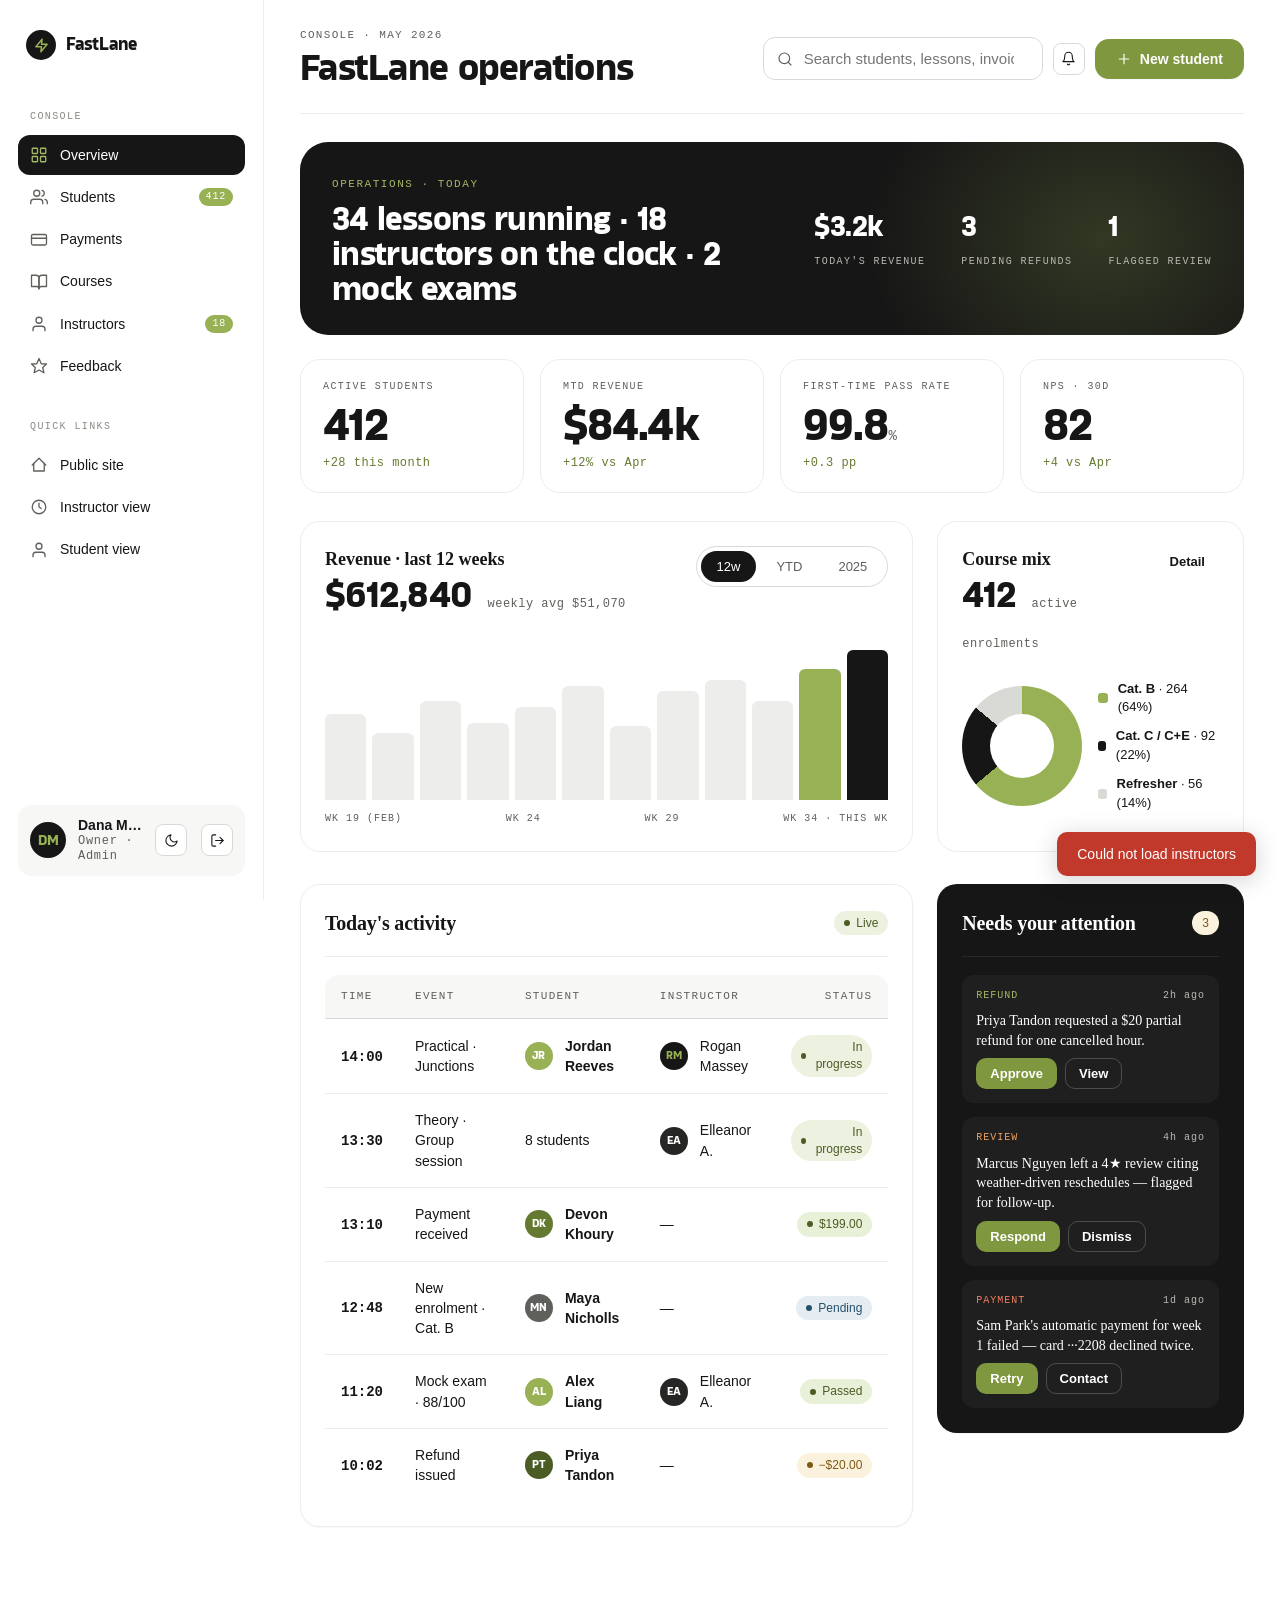
==== src/main/resources/static/admin.html @ 71fca145 "add UI" ====
<!doctype html>
<html lang="en">
<head>
  <meta charset="utf-8">
  <meta name="viewport" content="width=device-width, initial-scale=1">
  <title>Admin console — FastLane Academy</title>
  <link rel="stylesheet" href="styles/app.css">
  <style>
    /* command bar / hero strip */
    .ops-strip {
      background: var(--fl-ink-900); color: var(--fl-paper);
      border-radius: var(--fl-r-xl);
      padding: 28px 32px;
      display: grid; grid-template-columns: 1fr auto; gap: 24px; align-items: center;
      margin-bottom: 24px;
      position: relative; overflow: hidden;
    }
    .ops-strip::before {
      content:""; position: absolute; right: -10%; top: -50%; width: 50%; height: 200%;
      background: radial-gradient(closest-side, rgba(151,177,84,0.22), transparent);
    }
    .ops-strip > * { position: relative; z-index: 1; }
    .ops-strip .lbl { font-family: var(--fl-font-mono); font-size: 11px; letter-spacing: 0.14em; text-transform: uppercase; color: var(--fl-moss-400); }
    .ops-strip h2 { font-family: var(--fl-font-display); font-size: 32px; letter-spacing: -0.02em; line-height: 1.1; margin: 8px 0 0; }
    .ops-strip .ops { display: flex; gap: 36px; }
    .ops-strip .ops b { font-family: var(--fl-font-display); font-size: 28px; letter-spacing: -0.02em; display: block; }
    .ops-strip .ops span { font-family: var(--fl-font-mono); font-size: 10px; letter-spacing: 0.14em; text-transform: uppercase; color: var(--fl-ink-300); }

    /* chart blocks */
    .chart-card {
      background: var(--fl-paper); border: 1px solid var(--fl-line-soft);
      border-radius: var(--fl-r-lg); padding: 24px;
    }
    .chart-card .head { display: flex; align-items: flex-start; justify-content: space-between; gap: 16px; margin-bottom: 8px; }
    .chart-card h3 { font-family: var(--fl-font-serif); font-size: 18px; font-weight: 600; margin: 0; }
    .chart-card .num {
      font-family: var(--fl-font-display); font-size: 36px;
      letter-spacing: -0.02em; line-height: 1.1; margin: 4px 0 0;
    }
    .chart-card .num small { font-family: var(--fl-font-mono); font-size: 12px; color: var(--fl-fg-muted); letter-spacing: 0.04em; margin-left: 6px; }
    .chart-card .delta { font-family: var(--fl-font-mono); font-size: 11px; letter-spacing: 0.06em; color: var(--fl-moss-700); }
    .bars {
      display: flex; align-items: flex-end; gap: 6px; height: 100px; margin-top: 18px;
    }
    .bars > div {
      flex: 1; background: var(--fl-ink-100);
      border-radius: 6px 6px 0 0;
      position: relative;
      transition: background 220ms;
    }
    .bars > div.moss { background: var(--fl-moss-500); }
    .bars > div.ink { background: var(--fl-ink-900); }
    .chart-card .legend { display: flex; gap: 14px; margin-top: 12px; font-family: var(--fl-font-mono); font-size: 10px; letter-spacing: 0.1em; text-transform: uppercase; color: var(--fl-fg-muted); justify-content: space-between; }

    .pie {
      width: 120px; height: 120px; border-radius: 50%;
      background: conic-gradient(
        var(--fl-moss-500) 0 64%,
        var(--fl-ink-900) 64% 86%,
        var(--fl-ink-200) 86% 100%
      );
      flex-shrink: 0;
      position: relative;
    }
    .pie::after {
      content:""; position: absolute; inset: 28px; background: var(--fl-paper);
      border-radius: 50%;
    }
    .legend-list { display: flex; flex-direction: column; gap: 10px; font-size: 13px; }
    .legend-list .li { display: flex; align-items: center; gap: 10px; }
    .legend-list .sw { width: 10px; height: 10px; border-radius: 3px; }

    /* avatar with name combo */
    .ux { display: flex; align-items: center; gap: 12px; }
    .ux b { display: block; font-weight: 600; }
    .ux .meta { font-family: var(--fl-font-mono); font-size: 11px; letter-spacing: 0.06em; color: var(--fl-fg-muted); }

    /* generic split layout */
    .split { display: grid; grid-template-columns: 2fr 1fr; gap: 20px; }
    @media (max-width: 1100px) { .split { grid-template-columns: 1fr; } }

    /* card edit course */
    .course-row {
      display: grid; grid-template-columns: 64px 1.5fr 1fr 1fr 1fr auto;
      gap: 16px; align-items: center;
      padding: 16px 0;
      border-bottom: 1px solid var(--fl-line-soft);
    }
    .course-row:last-child { border-bottom: none; }
    .course-row .glyph {
      width: 64px; height: 64px; border-radius: 14px;
      background: var(--fl-ink-50); display: flex; align-items: center; justify-content: center;
      font-family: var(--fl-font-display); font-size: 34px; letter-spacing: -0.04em;
      color: var(--fl-ink-700);
    }
    .course-row .glyph.feat { background: var(--fl-moss-500); color: var(--fl-ink-900); }
    .course-row h4 { margin: 0 0 4px; font-family: var(--fl-font-serif); font-size: 17px; font-weight: 600; }
    .course-row .meta { font-family: var(--fl-font-mono); font-size: 11px; color: var(--fl-fg-muted); letter-spacing: 0.06em; }

    /* instructor card grid */
    .inst-grid-admin { display: grid; grid-template-columns: repeat(3, 1fr); gap: 18px; }
    @media (max-width: 1100px) { .inst-grid-admin { grid-template-columns: repeat(2, 1fr); } }
    @media (max-width: 700px)  { .inst-grid-admin { grid-template-columns: 1fr; } }
    .inst-card-admin {
      background: var(--fl-paper); border: 1px solid var(--fl-line-soft);
      border-radius: var(--fl-r-lg); padding: 22px;
      display: flex; flex-direction: column; gap: 14px;
    }
    .inst-card-admin .top { display: flex; align-items: center; gap: 14px; }
    .inst-card-admin h4 { font-family: var(--fl-font-display); font-size: 22px; letter-spacing: -0.01em; margin: 0; }
    .inst-card-admin .role { font-family: var(--fl-font-mono); font-size: 10px; letter-spacing: 0.12em; text-transform: uppercase; color: var(--fl-fg-muted); }
    .inst-card-admin .row3 { display: grid; grid-template-columns: repeat(3, 1fr); gap: 12px; padding: 14px 0; border-top: 1px solid var(--fl-line-soft); border-bottom: 1px solid var(--fl-line-soft); }
    .inst-card-admin .row3 b { font-family: var(--fl-font-display); font-size: 22px; letter-spacing: -0.01em; display: block; }
    .inst-card-admin .row3 span { font-family: var(--fl-font-mono); font-size: 9px; letter-spacing: 0.1em; text-transform: uppercase; color: var(--fl-fg-muted); }

    /* sentiment bar */
    .sent {
      height: 8px; border-radius: 999px; overflow: hidden;
      display: grid; grid-template-columns: 78% 14% 8%;
    }
    .sent .a { background: var(--fl-moss-500); }
    .sent .b { background: var(--fl-warn); }
    .sent .c { background: var(--fl-error); }

    .review-card {
      background: var(--fl-paper); border: 1px solid var(--fl-line-soft);
      border-radius: var(--fl-r-lg); padding: 22px;
      display: flex; flex-direction: column; gap: 12px;
    }
    .review-card.flag { border-color: var(--fl-error); background: #fffaf8; }
    .review-card .head { display: flex; gap: 12px; align-items: center; }
    .review-card p { font-family: var(--fl-font-serif); font-size: 15px; line-height: 1.5; margin: 0; }
    .review-card .meta { font-family: var(--fl-font-mono); font-size: 11px; letter-spacing: 0.06em; color: var(--fl-fg-muted); }
  </style>
</head>

<script src="js/api.js"></script>
<script src="js/admin.js"></script>

<body class="fl-body">

<div class="dash">

  <!-- ================== SIDE ================== -->
  <aside class="dash__side">
    <a href="index.html" class="brand">
      <span class="bolt">
        <svg viewBox="0 0 24 24" fill="none" stroke="currentColor" stroke-width="2.4" stroke-linecap="round" stroke-linejoin="round"><polygon points="13 2 3 14 12 14 11 22 21 10 12 10 13 2"></polygon></svg>
      </span>
      FastLane
    </a>

    <nav class="dash__nav">
      <div class="group">Console</div>
      <a href="#" data-pane="overview" class="active">
        <svg viewBox="0 0 24 24" fill="none" stroke="currentColor" stroke-width="1.75" stroke-linecap="round" stroke-linejoin="round"><rect x="3" y="3" width="7" height="7" rx="1"/><rect x="14" y="3" width="7" height="7" rx="1"/><rect x="3" y="14" width="7" height="7" rx="1"/><rect x="14" y="14" width="7" height="7" rx="1"/></svg>
        Overview
      </a>
      <a href="#" data-pane="students">
        <svg viewBox="0 0 24 24" fill="none" stroke="currentColor" stroke-width="1.75" stroke-linecap="round" stroke-linejoin="round"><path d="M17 21v-2a4 4 0 0 0-4-4H5a4 4 0 0 0-4 4v2"/><circle cx="9" cy="7" r="4"/><path d="M23 21v-2a4 4 0 0 0-3-3.87"/><path d="M16 3.13a4 4 0 0 1 0 7.75"/></svg>
        Students
        <span class="pill">412</span>
      </a>
      <a href="#" data-pane="payments">
        <svg viewBox="0 0 24 24" fill="none" stroke="currentColor" stroke-width="1.75" stroke-linecap="round" stroke-linejoin="round"><rect x="2" y="6" width="20" height="14" rx="2"/><line x1="2" y1="11" x2="22" y2="11"/></svg>
        Payments
      </a>
      <a href="#" data-pane="courses">
        <svg viewBox="0 0 24 24" fill="none" stroke="currentColor" stroke-width="1.75" stroke-linecap="round" stroke-linejoin="round"><path d="M2 3h6a4 4 0 0 1 4 4v14a3 3 0 0 0-3-3H2z"/><path d="M22 3h-6a4 4 0 0 0-4 4v14a3 3 0 0 1 3-3h7z"/></svg>
        Courses
      </a>
      <a href="#" data-pane="instructors">
        <svg viewBox="0 0 24 24" fill="none" stroke="currentColor" stroke-width="1.75" stroke-linecap="round" stroke-linejoin="round"><path d="M20 21v-2a4 4 0 0 0-4-4H8a4 4 0 0 0-4 4v2"/><circle cx="12" cy="7" r="4"/></svg>
        Instructors
        <span class="pill">18</span>
      </a>
      <a href="#" data-pane="feedback">
        <svg viewBox="0 0 24 24" fill="none" stroke="currentColor" stroke-width="1.75" stroke-linecap="round" stroke-linejoin="round"><polygon points="12 2 15 9 22 9.3 17 14 18.5 21 12 17.3 5.5 21 7 14 2 9.3 9 9 12 2"/></svg>
        Feedback
      </a>

      <div class="group" style="margin-top:16px;">Quick links</div>
      <a href="index.html">
        <svg viewBox="0 0 24 24" fill="none" stroke="currentColor" stroke-width="1.75" stroke-linecap="round" stroke-linejoin="round"><path d="M3 12L12 3l9 9"/><path d="M5 10v10h14V10"/></svg>
        Public site
      </a>
      <a href="instructor.html">
        <svg viewBox="0 0 24 24" fill="none" stroke="currentColor" stroke-width="1.75" stroke-linecap="round" stroke-linejoin="round"><circle cx="12" cy="12" r="9"/><polyline points="12 7 12 12 15 14"/></svg>
        Instructor view
      </a>
      <a href="student.html">
        <svg viewBox="0 0 24 24" fill="none" stroke="currentColor" stroke-width="1.75" stroke-linecap="round" stroke-linejoin="round"><path d="M20 21v-2a4 4 0 0 0-4-4H8a4 4 0 0 0-4 4v2"/><circle cx="12" cy="7" r="4"/></svg>
        Student view
      </a>
    </nav>

    <div class="dash__profile">
      <span class="avatar-circle ink">DM</span>
      <div class="who"><b>Dana Mottola</b><span>Owner · Admin</span></div>
      <button class="icon-btn" title="Toggle dark mode" onclick="toggleThemeNav()" style="margin-right:2px;">
        <svg id="dashMoon" viewBox="0 0 24 24" fill="none" stroke="currentColor" stroke-width="1.75" stroke-linecap="round" stroke-linejoin="round"><path d="M21 12.79A9 9 0 1 1 11.21 3 7 7 0 0 0 21 12.79z"></path></svg>
        <svg id="dashSun" viewBox="0 0 24 24" fill="none" stroke="currentColor" stroke-width="1.75" stroke-linecap="round" stroke-linejoin="round" style="display:none"><circle cx="12" cy="12" r="5"></circle><line x1="12" y1="1" x2="12" y2="3"></line><line x1="12" y1="21" x2="12" y2="23"></line><line x1="4.22" y1="4.22" x2="5.64" y2="5.64"></line><line x1="18.36" y1="18.36" x2="19.78" y2="19.78"></line></svg>
      </button>
      <a href="auth.html" class="icon-btn" title="Sign out">
        <svg viewBox="0 0 24 24" fill="none" stroke="currentColor" stroke-width="1.75" stroke-linecap="round" stroke-linejoin="round"><path d="M9 21H5a2 2 0 0 1-2-2V5a2 2 0 0 1 2-2h4"/><polyline points="16 17 21 12 16 7"/><line x1="21" y1="12" x2="9" y2="12"/></svg>
      </a>
    </div>
  </aside>

  <!-- ================== MAIN ================== -->
  <main class="dash__main">

    <div class="dash__bar">
      <div>
        <div class="crumbs" id="crumbs">Console · May 2026</div>
        <h1 id="pageTitle">FastLane operations</h1>
      </div>
      <div class="right">
        <div class="search" style="width:280px;">
          <svg viewBox="0 0 24 24" fill="none" stroke="currentColor" stroke-width="1.75" stroke-linecap="round" stroke-linejoin="round"><circle cx="11" cy="11" r="8"/><line x1="21" y1="21" x2="16.65" y2="16.65"/></svg>
          <input class="input" type="search" placeholder="Search students, lessons, invoices…">
        </div>
        <button class="icon-btn">
          <svg viewBox="0 0 24 24" fill="none" stroke="currentColor" stroke-width="1.75" stroke-linecap="round" stroke-linejoin="round"><path d="M18 8A6 6 0 0 0 6 8c0 7-3 9-3 9h18s-3-2-3-9"/><path d="M13.73 21a2 2 0 0 1-3.46 0"/></svg>
        </button>
        <button class="btn btn--primary">
          <svg viewBox="0 0 24 24" fill="none" stroke="currentColor" stroke-width="2" stroke-linecap="round" stroke-linejoin="round"><line x1="12" y1="5" x2="12" y2="19"/><line x1="5" y1="12" x2="19" y2="12"/></svg>
          New student
        </button>
      </div>
    </div>

    <!-- =========================================================
         PANE: OVERVIEW
         ========================================================= -->
    <section class="pane active" id="pane-overview">

      <div class="ops-strip">
        <div>
          <span class="lbl">Operations · today</span>
          <h2>34 lessons running · 18 instructors on the clock · 2 mock exams</h2>
        </div>
        <div class="ops">
          <div><b>$3.2k</b><span>Today's revenue</span></div>
          <div><b>3</b><span>Pending refunds</span></div>
          <div><b>1</b><span>Flagged review</span></div>
        </div>
      </div>

      <div class="stat-row">
        <div class="stat">
          <div class="lbl">Active students</div>
          <div class="num">412</div>
          <div class="delta">+28 this month</div>
        </div>
        <div class="stat">
          <div class="lbl">MTD revenue</div>
          <div class="num">$84.4k</div>
          <div class="delta">+12% vs Apr</div>
        </div>
        <div class="stat">
          <div class="lbl">First-time pass rate</div>
          <div class="num">99.8<small style="font-family:var(--fl-font-mono);font-size:14px;color:var(--fl-fg-muted);">%</small></div>
          <div class="delta">+0.3 pp</div>
        </div>
        <div class="stat">
          <div class="lbl">NPS · 30d</div>
          <div class="num">82</div>
          <div class="delta">+4 vs Apr</div>
        </div>
      </div>

      <div class="grid-12 mb-8">
        <div class="chart-card">
          <div class="head">
            <div>
              <h3>Revenue · last 12 weeks</h3>
              <div class="num">$612,840 <small>weekly avg $51,070</small></div>
            </div>
            <div class="tabs">
              <button class="active">12w</button>
              <button>YTD</button>
              <button>2025</button>
            </div>
          </div>
          <div class="bars" style="height:160px;margin-top:24px;">
            <div style="height:54%;"></div>
            <div style="height:42%;"></div>
            <div style="height:62%;"></div>
            <div style="height:48%;"></div>
            <div style="height:58%;"></div>
            <div style="height:71%;"></div>
            <div style="height:46%;"></div>
            <div style="height:68%;"></div>
            <div style="height:75%;"></div>
            <div style="height:62%;"></div>
            <div class="moss" style="height:82%;"></div>
            <div class="ink" style="height:94%;"></div>
          </div>
          <div class="legend">
            <span>Wk 19 (Feb)</span>
            <span>Wk 24</span>
            <span>Wk 29</span>
            <span>Wk 34 · This wk</span>
          </div>
        </div>

        <div class="chart-card">
          <div class="head">
            <div>
              <h3>Course mix</h3>
              <div class="num">412 <small>active enrolments</small></div>
            </div>
            <button class="btn btn--ghost btn--sm">Detail</button>
          </div>
          <div class="gap-4 mt-4" style="margin-top:24px;align-items:center;">
            <div class="pie"></div>
            <div class="legend-list">
              <div class="li"><span class="sw" style="background:var(--fl-moss-500);"></span><span><b>Cat. B</b> · 264 (64%)</span></div>
              <div class="li"><span class="sw" style="background:var(--fl-ink-900);"></span><span><b>Cat. C / C+E</b> · 92 (22%)</span></div>
              <div class="li"><span class="sw" style="background:var(--fl-ink-200);"></span><span><b>Refresher</b> · 56 (14%)</span></div>
            </div>
          </div>
        </div>
      </div>

      <div class="grid-12 mb-8">
        <div class="card">
          <div class="card__head">
            <h3>Today's activity</h3>
            <span class="badge badge--moss"><span class="dot"></span>Live</span>
          </div>
          <div class="tbl-wrap" style="border:none;">
            <table class="tbl">
              <thead><tr><th>Time</th><th>Event</th><th>Student</th><th>Instructor</th><th style="text-align:right;">Status</th></tr></thead>
              <tbody>
                <tr>
                  <td><b class="mono">14:00</b></td>
                  <td>Practical · Junctions</td>
                  <td><div class="ux"><span class="avatar-circle" style="width:28px;height:28px;font-size:11px;">JR</span><b>Jordan Reeves</b></div></td>
                  <td><div class="ux"><span class="avatar-circle ink" style="width:28px;height:28px;font-size:11px;">RM</span>Rogan Massey</div></td>
                  <td style="text-align:right;"><span class="badge badge--moss"><span class="dot"></span>In progress</span></td>
                </tr>
                <tr>
                  <td><b class="mono">13:30</b></td>
                  <td>Theory · Group session</td>
                  <td>8 students</td>
                  <td><div class="ux"><span class="avatar-circle tone-b" style="width:28px;height:28px;font-size:11px;">EA</span>Elleanor A.</div></td>
                  <td style="text-align:right;"><span class="badge badge--moss"><span class="dot"></span>In progress</span></td>
                </tr>
                <tr>
                  <td><b class="mono">13:10</b></td>
                  <td>Payment received</td>
                  <td><div class="ux"><span class="avatar-circle tone-c" style="width:28px;height:28px;font-size:11px;">DK</span><b>Devon Khoury</b></div></td>
                  <td>—</td>
                  <td style="text-align:right;"><span class="badge badge--success"><span class="dot"></span>$199.00</span></td>
                </tr>
                <tr>
                  <td><b class="mono">12:48</b></td>
                  <td>New enrolment · Cat. B</td>
                  <td><div class="ux"><span class="avatar-circle tone-d" style="width:28px;height:28px;font-size:11px;">MN</span><b>Maya Nicholls</b></div></td>
                  <td>—</td>
                  <td style="text-align:right;"><span class="badge badge--info"><span class="dot"></span>Pending</span></td>
                </tr>
                <tr>
                  <td><b class="mono">11:20</b></td>
                  <td>Mock exam · 88/100</td>
                  <td><div class="ux"><span class="avatar-circle" style="width:28px;height:28px;font-size:11px;">AL</span><b>Alex Liang</b></div></td>
                  <td><div class="ux"><span class="avatar-circle tone-b" style="width:28px;height:28px;font-size:11px;">EA</span>Elleanor A.</div></td>
                  <td style="text-align:right;"><span class="badge badge--success"><span class="dot"></span>Passed</span></td>
                </tr>
                <tr>
                  <td><b class="mono">10:02</b></td>
                  <td>Refund issued</td>
                  <td><div class="ux"><span class="avatar-circle tone-e" style="width:28px;height:28px;font-size:11px;">PT</span><b>Priya Tandon</b></div></td>
                  <td>—</td>
                  <td style="text-align:right;"><span class="badge badge--warn"><span class="dot"></span>−$20.00</span></td>
                </tr>
              </tbody>
            </table>
          </div>
        </div>

        <div class="col">
          <div class="card card--ink">
            <div class="card__head" style="border-color:rgba(255,255,255,0.08);">
              <h3 style="color:var(--fl-paper);">Needs your attention</h3>
              <span class="badge badge--warn">3</span>
            </div>
            <div class="col" style="gap:14px;">
              <div style="padding:14px;background:rgba(255,255,255,0.04);border-radius:12px;">
                <div class="row-between mb-2"><span class="mono" style="font-size:10px;letter-spacing:0.1em;color:var(--fl-moss-400);">REFUND</span><span class="mono" style="font-size:10px;letter-spacing:0.1em;color:var(--fl-ink-300);">2h ago</span></div>
                <p style="margin:0;font-family:var(--fl-font-serif);font-size:14px;color:var(--fl-paper);line-height:1.4;">Priya Tandon requested a $20 partial refund for one cancelled hour.</p>
                <div class="gap-2 mt-2"><button class="btn btn--primary btn--sm">Approve</button><button class="btn btn--sm" style="background:transparent;color:var(--fl-paper);border-color:rgba(255,255,255,0.2);">View</button></div>
              </div>
              <div style="padding:14px;background:rgba(255,255,255,0.04);border-radius:12px;">
                <div class="row-between mb-2"><span class="mono" style="font-size:10px;letter-spacing:0.1em;color:#f0a05a;">REVIEW</span><span class="mono" style="font-size:10px;letter-spacing:0.1em;color:var(--fl-ink-300);">4h ago</span></div>
                <p style="margin:0;font-family:var(--fl-font-serif);font-size:14px;color:var(--fl-paper);line-height:1.4;">Marcus Nguyen left a 4★ review citing weather-driven reschedules — flagged for follow-up.</p>
                <div class="gap-2 mt-2"><button class="btn btn--primary btn--sm">Respond</button><button class="btn btn--sm" style="background:transparent;color:var(--fl-paper);border-color:rgba(255,255,255,0.2);">Dismiss</button></div>
              </div>
              <div style="padding:14px;background:rgba(255,255,255,0.04);border-radius:12px;">
                <div class="row-between mb-2"><span class="mono" style="font-size:10px;letter-spacing:0.1em;color:#f47e5e;">PAYMENT</span><span class="mono" style="font-size:10px;letter-spacing:0.1em;color:var(--fl-ink-300);">1d ago</span></div>
                <p style="margin:0;font-family:var(--fl-font-serif);font-size:14px;color:var(--fl-paper);line-height:1.4;">Sam Park's automatic payment for week 1 failed — card ···2208 declined twice.</p>
                <div class="gap-2 mt-2"><button class="btn btn--primary btn--sm">Retry</button><button class="btn btn--sm" style="background:transparent;color:var(--fl-paper);border-color:rgba(255,255,255,0.2);">Contact</button></div>
              </div>
            </div>
          </div>
        </div>
      </div>

    </section>

    <!-- =========================================================
         PANE: STUDENTS
         ========================================================= -->
    <section class="pane" id="pane-students">

      <div class="stat-row">
        <div class="stat"><div class="lbl">Active</div><div class="num">412</div><div class="delta">+28 this month</div></div>
        <div class="stat"><div class="lbl">Pending enrolment</div><div class="num">14</div><div class="delta">Awaiting payment</div></div>
        <div class="stat"><div class="lbl">Graduating this month</div><div class="num">38</div><div class="delta">May cohorts</div></div>
        <div class="stat"><div class="lbl">Drop-off rate</div><div class="num">2.1<small style="font-family:var(--fl-font-mono);font-size:14px;color:var(--fl-fg-muted);">%</small></div><div class="delta">−0.4 pp vs Apr</div></div>
      </div>

      <div class="toolbar">
        <div class="search">
          <svg viewBox="0 0 24 24" fill="none" stroke="currentColor" stroke-width="1.75" stroke-linecap="round" stroke-linejoin="round"><circle cx="11" cy="11" r="8"/><line x1="21" y1="21" x2="16.65" y2="16.65"/></svg>
          <input class="input" type="search" placeholder="Search by name, email, cohort code…">
        </div>
        <select class="select" style="max-width:160px;"><option>All statuses</option><option>Active</option><option>Pending</option><option>Graduated</option><option>Withdrawn</option></select>
        <select class="select" style="max-width:160px;"><option>All courses</option><option>Cat. B</option><option>Cat. C</option><option>Cat. C+E</option><option>Refresher</option></select>
        <select class="select" style="max-width:160px;"><option>All cohorts</option><option>Cohort 24</option><option>Cohort 23</option><option>Cohort 22</option></select>
        <button class="btn btn--secondary" style="margin-left:auto;">
          <svg viewBox="0 0 24 24" fill="none" stroke="currentColor" stroke-width="1.75" stroke-linecap="round" stroke-linejoin="round"><path d="M21 15v4a2 2 0 0 1-2 2H5a2 2 0 0 1-2-2v-4"/><polyline points="7 10 12 15 17 10"/><line x1="12" y1="15" x2="12" y2="3"/></svg>
          Export
        </button>
        <button class="btn btn--primary">+ Add student</button>
      </div>

      <div class="tbl-wrap">
        <table class="tbl">
          <thead><tr><th><input type="checkbox"></th><th>Student</th><th>Cohort</th><th>Course</th><th>Instructor</th><th>Progress</th><th>Balance</th><th>Status</th><th></th></tr></thead>
          <tbody>
            <tr>
              <td><input type="checkbox"></td>
              <td><div class="ux"><span class="avatar-circle">JR</span><div><b>Jordan Reeves</b><div class="meta">jordan.r@email.com</div></div></div></td>
              <td><b class="mono" style="font-size:13px;">C24-0042</b><br><span class="meta mono">Wk 3 / 6</span></td>
              <td>Cat. B</td>
              <td>Rogan Massey</td>
              <td><div class="progress" style="width:120px;"><span style="width:52%;"></span></div><span class="meta mono" style="margin-top:4px;display:block;">52% · 84pt</span></td>
              <td><b>$199</b><br><span class="meta mono">Due 3 Jun</span></td>
              <td><span class="badge badge--moss"><span class="dot"></span>Active</span></td>
              <td><button class="icon-btn"><svg viewBox="0 0 24 24" fill="none" stroke="currentColor" stroke-width="1.75" stroke-linecap="round" stroke-linejoin="round"><circle cx="12" cy="12" r="1"/><circle cx="12" cy="5" r="1"/><circle cx="12" cy="19" r="1"/></svg></button></td>
            </tr>
            <tr>
              <td><input type="checkbox"></td>
              <td><div class="ux"><span class="avatar-circle tone-c">DK</span><div><b>Devon Khoury</b><div class="meta">devon.k@email.com</div></div></div></td>
              <td><b class="mono" style="font-size:13px;">C22-0118</b><br><span class="meta mono">Wk 5 / 6</span></td>
              <td>Cat. C</td>
              <td>Shayla Mathews</td>
              <td><div class="progress" style="width:120px;"><span style="width:78%;"></span></div><span class="meta mono" style="margin-top:4px;display:block;">78% · 91pt</span></td>
              <td><b>$0</b><br><span class="meta mono">Paid in full</span></td>
              <td><span class="badge badge--moss"><span class="dot"></span>Active</span></td>
              <td><button class="icon-btn"><svg viewBox="0 0 24 24" fill="none" stroke="currentColor" stroke-width="1.75" stroke-linecap="round" stroke-linejoin="round"><circle cx="12" cy="12" r="1"/><circle cx="12" cy="5" r="1"/><circle cx="12" cy="19" r="1"/></svg></button></td>
            </tr>
            <tr>
              <td><input type="checkbox"></td>
              <td><div class="ux"><span class="avatar-circle tone-b">SP</span><div><b>Sam Park</b><div class="meta">sam.p@email.com</div></div></div></td>
              <td><b class="mono" style="font-size:13px;">C24-0044</b><br><span class="meta mono">Wk 1 / 6</span></td>
              <td>Cat. B</td>
              <td>Rogan Massey</td>
              <td><div class="progress" style="width:120px;"><span style="width:14%;"></span></div><span class="meta mono" style="margin-top:4px;display:block;">14% · 68pt</span></td>
              <td><b>$299</b><br><span class="meta" style="color:var(--fl-error);">Failed card</span></td>
              <td><span class="badge badge--warn"><span class="dot"></span>Payment issue</span></td>
              <td><button class="icon-btn"><svg viewBox="0 0 24 24" fill="none" stroke="currentColor" stroke-width="1.75" stroke-linecap="round" stroke-linejoin="round"><circle cx="12" cy="12" r="1"/><circle cx="12" cy="5" r="1"/><circle cx="12" cy="19" r="1"/></svg></button></td>
            </tr>
            <tr>
              <td><input type="checkbox"></td>
              <td><div class="ux"><span class="avatar-circle tone-e">AL</span><div><b>Alex Liang</b><div class="meta">alex.l@email.com</div></div></div></td>
              <td><b class="mono" style="font-size:13px;">C23-0089</b><br><span class="meta mono">Wk 6 / 6</span></td>
              <td>Cat. B</td>
              <td>Rogan Massey</td>
              <td><div class="progress" style="width:120px;"><span style="width:96%;"></span></div><span class="meta mono" style="margin-top:4px;display:block;">96% · 88pt</span></td>
              <td><b>$0</b><br><span class="meta mono">Paid in full</span></td>
              <td><span class="badge badge--info"><span class="dot"></span>Exam-ready</span></td>
              <td><button class="icon-btn"><svg viewBox="0 0 24 24" fill="none" stroke="currentColor" stroke-width="1.75" stroke-linecap="round" stroke-linejoin="round"><circle cx="12" cy="12" r="1"/><circle cx="12" cy="5" r="1"/><circle cx="12" cy="19" r="1"/></svg></button></td>
            </tr>
            <tr>
              <td><input type="checkbox"></td>
              <td><div class="ux"><span class="avatar-circle">PT</span><div><b>Priya Tandon</b><div class="meta">priya.t@email.com</div></div></div></td>
              <td><b class="mono" style="font-size:13px;">REF-0203</b><br><span class="meta mono">Wk 2 / 2</span></td>
              <td>Refresher</td>
              <td>Rogan Massey</td>
              <td><div class="progress" style="width:120px;"><span style="width:88%;"></span></div><span class="meta mono" style="margin-top:4px;display:block;">88% · n/a</span></td>
              <td><b>−$20</b><br><span class="meta mono">Refund queued</span></td>
              <td><span class="badge badge--success"><span class="dot"></span>Finishing</span></td>
              <td><button class="icon-btn"><svg viewBox="0 0 24 24" fill="none" stroke="currentColor" stroke-width="1.75" stroke-linecap="round" stroke-linejoin="round"><circle cx="12" cy="12" r="1"/><circle cx="12" cy="5" r="1"/><circle cx="12" cy="19" r="1"/></svg></button></td>
            </tr>
            <tr>
              <td><input type="checkbox"></td>
              <td><div class="ux"><span class="avatar-circle tone-d">MN</span><div><b>Maya Nicholls</b><div class="meta">maya.n@email.com</div></div></div></td>
              <td><b class="mono" style="font-size:13px;">C24-0048</b><br><span class="meta mono">Not started</span></td>
              <td>Cat. B</td>
              <td>—</td>
              <td><div class="progress" style="width:120px;"><span style="width:0%;"></span></div><span class="meta mono" style="margin-top:4px;display:block;">0%</span></td>
              <td><b>$0</b><br><span class="meta mono">Not invoiced</span></td>
              <td><span class="badge badge--neutral"><span class="dot"></span>Pending</span></td>
              <td><button class="icon-btn"><svg viewBox="0 0 24 24" fill="none" stroke="currentColor" stroke-width="1.75" stroke-linecap="round" stroke-linejoin="round"><circle cx="12" cy="12" r="1"/><circle cx="12" cy="5" r="1"/><circle cx="12" cy="19" r="1"/></svg></button></td>
            </tr>
            <tr>
              <td><input type="checkbox"></td>
              <td><div class="ux"><span class="avatar-circle tone-c">EH</span><div><b>Erin Halpern</b><div class="meta">erin.h@email.com</div></div></div></td>
              <td><b class="mono" style="font-size:13px;">C23-0091</b><br><span class="meta mono">Wk 4 / 6</span></td>
              <td>Cat. B</td>
              <td>Elleanor Armstrong</td>
              <td><div class="progress" style="width:120px;"><span style="width:64%;"></span></div><span class="meta mono" style="margin-top:4px;display:block;">64% · 79pt</span></td>
              <td><b>$99</b><br><span class="meta mono">Due 22 May</span></td>
              <td><span class="badge badge--moss"><span class="dot"></span>Active</span></td>
              <td><button class="icon-btn"><svg viewBox="0 0 24 24" fill="none" stroke="currentColor" stroke-width="1.75" stroke-linecap="round" stroke-linejoin="round"><circle cx="12" cy="12" r="1"/><circle cx="12" cy="5" r="1"/><circle cx="12" cy="19" r="1"/></svg></button></td>
            </tr>
          </tbody>
        </table>
      </div>
      <div class="row-between mt-4">
        <span class="muted mono" style="font-size:11px;letter-spacing:0.08em;">Showing 7 of 412 students</span>
        <div class="gap-2">
          <button class="icon-btn"><svg viewBox="0 0 24 24" fill="none" stroke="currentColor" stroke-width="1.75" stroke-linecap="round" stroke-linejoin="round"><polyline points="15 18 9 12 15 6"/></svg></button>
          <span class="mono" style="font-size:12px;color:var(--fl-fg-muted);">Page 1 of 59</span>
          <button class="icon-btn"><svg viewBox="0 0 24 24" fill="none" stroke="currentColor" stroke-width="1.75" stroke-linecap="round" stroke-linejoin="round"><polyline points="9 18 15 12 9 6"/></svg></button>
        </div>
      </div>
    </section>

    <!-- =========================================================
         PANE: PAYMENTS
         ========================================================= -->
    <section class="pane" id="pane-payments">

      <div class="stat-row">
        <div class="stat"><div class="lbl">MTD revenue</div><div class="num">$84.4k</div><div class="delta">+12% vs Apr</div></div>
        <div class="stat"><div class="lbl">Outstanding</div><div class="num">$18.2k</div><div class="delta">42 invoices</div></div>
        <div class="stat"><div class="lbl">Refunds (30d)</div><div class="num">$420</div><div class="delta">3 issued</div></div>
        <div class="stat"><div class="lbl">Failed payments</div><div class="num">2</div><div class="delta down">Needs action</div></div>
      </div>

      <div class="grid-12 mb-8">
        <div class="chart-card">
          <div class="head">
            <div><h3>Revenue · daily</h3>
              <div class="num">$3,184 <small>today</small></div>
              <div class="delta">+8% vs yesterday</div>
            </div>
            <div class="tabs">
              <button class="active">30d</button>
              <button>90d</button>
              <button>YTD</button>
            </div>
          </div>
          <div class="bars" style="height:150px;margin-top:24px;">
            <div style="height:52%;"></div><div style="height:48%;"></div><div style="height:62%;"></div><div style="height:55%;"></div><div style="height:71%;"></div><div style="height:38%;"></div><div style="height:22%;"></div>
            <div style="height:58%;"></div><div style="height:42%;"></div><div style="height:64%;"></div><div style="height:78%;"></div><div style="height:54%;"></div><div style="height:46%;"></div><div style="height:32%;"></div>
            <div style="height:68%;"></div><div style="height:72%;"></div><div style="height:81%;"></div><div style="height:66%;"></div><div style="height:58%;"></div><div style="height:48%;"></div><div style="height:34%;"></div>
            <div style="height:75%;"></div><div style="height:82%;"></div><div style="height:91%;"></div><div style="height:88%;"></div><div style="height:62%;"></div><div style="height:54%;"></div><div style="height:40%;"></div>
            <div class="moss" style="height:78%;"></div><div class="ink" style="height:86%;"></div>
          </div>
          <div class="legend"><span>Apr 16</span><span>Apr 30</span><span>May 14</span></div>
        </div>

        <div class="card">
          <div class="card__head"><h3>Payment methods</h3><span class="meta">By volume</span></div>
          <div class="col" style="gap:14px;">
            <div>
              <div class="row-between" style="margin-bottom:6px;font-family:var(--fl-font-mono);font-size:11px;letter-spacing:0.06em;color:var(--fl-fg-muted);"><span>Card · auto-billing</span><span>68%</span></div>
              <div class="progress"><span style="width:68%;"></span></div>
            </div>
            <div>
              <div class="row-between" style="margin-bottom:6px;font-family:var(--fl-font-mono);font-size:11px;letter-spacing:0.06em;color:var(--fl-fg-muted);"><span>One-time card</span><span>22%</span></div>
              <div class="progress"><span style="width:22%;background:var(--fl-ink-900);"></span></div>
            </div>
            <div>
              <div class="row-between" style="margin-bottom:6px;font-family:var(--fl-font-mono);font-size:11px;letter-spacing:0.06em;color:var(--fl-fg-muted);"><span>Bank transfer</span><span>8%</span></div>
              <div class="progress"><span style="width:8%;background:var(--fl-ink-400);"></span></div>
            </div>
            <div>
              <div class="row-between" style="margin-bottom:6px;font-family:var(--fl-font-mono);font-size:11px;letter-spacing:0.06em;color:var(--fl-fg-muted);"><span>Cash · counter</span><span>2%</span></div>
              <div class="progress"><span style="width:2%;background:var(--fl-ink-300);"></span></div>
            </div>
          </div>
          <button class="btn btn--secondary btn--block mt-4">Reconciliation report</button>
        </div>
      </div>

      <div class="toolbar">
        <div class="search"><svg viewBox="0 0 24 24" fill="none" stroke="currentColor" stroke-width="1.75" stroke-linecap="round" stroke-linejoin="round"><circle cx="11" cy="11" r="8"/><line x1="21" y1="21" x2="16.65" y2="16.65"/></svg><input class="input" type="search" placeholder="Transaction ID, student, invoice…"></div>
        <select class="select" style="max-width:160px;"><option>All statuses</option><option>Paid</option><option>Pending</option><option>Failed</option><option>Refunded</option></select>
        <select class="select" style="max-width:160px;"><option>Last 30 days</option><option>This week</option><option>Year-to-date</option></select>
        <button class="btn btn--secondary" style="margin-left:auto;">Export CSV</button>
        <button class="btn btn--primary">+ Manual entry</button>
      </div>

      <div class="tbl-wrap">
        <table class="tbl">
          <thead><tr><th>Tx ID</th><th>Date</th><th>Student</th><th>Description</th><th>Method</th><th>Status</th><th style="text-align:right;">Amount</th><th></th></tr></thead>
          <tbody>
            <tr><td><b class="mono">TX-08841</b></td><td>14 May 13:10</td><td><b>Devon Khoury</b></td><td>Cat. C · Wk 5 instalment</td><td class="mono">VISA ···2412</td><td><span class="badge badge--success"><span class="dot"></span>Paid</span></td><td style="text-align:right;"><b>$199.00</b></td><td><button class="icon-btn"><svg viewBox="0 0 24 24" fill="none" stroke="currentColor" stroke-width="1.75" stroke-linecap="round" stroke-linejoin="round"><path d="M7 17L17 7"/><polyline points="7 7 17 7 17 17"/></svg></button></td></tr>
            <tr><td><b class="mono">TX-08840</b></td><td>14 May 12:48</td><td><b>Maya Nicholls</b></td><td>Cat. B · Enrolment</td><td class="mono">Pending</td><td><span class="badge badge--warn"><span class="dot"></span>Pending</span></td><td style="text-align:right;"><b>$100.00</b></td><td><button class="icon-btn"><svg viewBox="0 0 24 24" fill="none" stroke="currentColor" stroke-width="1.75" stroke-linecap="round" stroke-linejoin="round"><path d="M7 17L17 7"/><polyline points="7 7 17 7 17 17"/></svg></button></td></tr>
            <tr><td><b class="mono">TX-08839</b></td><td>14 May 10:02</td><td><b>Priya Tandon</b></td><td>Refund · 1 cancelled hour</td><td class="mono">VISA ···7741</td><td><span class="badge badge--info"><span class="dot"></span>Refunded</span></td><td style="text-align:right;color:var(--fl-error);"><b>−$20.00</b></td><td><button class="icon-btn"><svg viewBox="0 0 24 24" fill="none" stroke="currentColor" stroke-width="1.75" stroke-linecap="round" stroke-linejoin="round"><path d="M7 17L17 7"/><polyline points="7 7 17 7 17 17"/></svg></button></td></tr>
            <tr><td><b class="mono">TX-08838</b></td><td>14 May 09:15</td><td><b>Sam Park</b></td><td>Cat. B · Wk 1 instalment</td><td class="mono">VISA ···2208</td><td><span class="badge badge--danger"><span class="dot"></span>Failed</span></td><td style="text-align:right;"><b>$100.00</b></td><td><button class="icon-btn"><svg viewBox="0 0 24 24" fill="none" stroke="currentColor" stroke-width="1.75" stroke-linecap="round" stroke-linejoin="round"><polyline points="23 4 23 10 17 10"/><polyline points="1 20 1 14 7 14"/><path d="M3.51 9a9 9 0 0 1 14.85-3.36L23 10"/><path d="M20.49 15a9 9 0 0 1-14.85 3.36L1 14"/></svg></button></td></tr>
            <tr><td><b class="mono">TX-08837</b></td><td>13 May 18:40</td><td><b>Alex Liang</b></td><td>Cat. B · Final instalment</td><td class="mono">MC ···9908</td><td><span class="badge badge--success"><span class="dot"></span>Paid</span></td><td style="text-align:right;"><b>$99.00</b></td><td><button class="icon-btn"><svg viewBox="0 0 24 24" fill="none" stroke="currentColor" stroke-width="1.75" stroke-linecap="round" stroke-linejoin="round"><path d="M7 17L17 7"/><polyline points="7 7 17 7 17 17"/></svg></button></td></tr>
            <tr><td><b class="mono">TX-08836</b></td><td>13 May 14:22</td><td><b>Erin Halpern</b></td><td>Cat. B · Wk 4 instalment</td><td class="mono">VISA ···5503</td><td><span class="badge badge--success"><span class="dot"></span>Paid</span></td><td style="text-align:right;"><b>$100.00</b></td><td><button class="icon-btn"><svg viewBox="0 0 24 24" fill="none" stroke="currentColor" stroke-width="1.75" stroke-linecap="round" stroke-linejoin="round"><path d="M7 17L17 7"/><polyline points="7 7 17 7 17 17"/></svg></button></td></tr>
            <tr><td><b class="mono">TX-08835</b></td><td>13 May 11:08</td><td><b>Marcus Nguyen</b></td><td>Cat. C+E · Wk 7 instalment</td><td class="mono">Bank tfr</td><td><span class="badge badge--success"><span class="dot"></span>Paid</span></td><td style="text-align:right;"><b>$225.00</b></td><td><button class="icon-btn"><svg viewBox="0 0 24 24" fill="none" stroke="currentColor" stroke-width="1.75" stroke-linecap="round" stroke-linejoin="round"><path d="M7 17L17 7"/><polyline points="7 7 17 7 17 17"/></svg></button></td></tr>
          </tbody>
        </table>
      </div>
    </section>

    <!-- =========================================================
         PANE: COURSES
         ========================================================= -->
    <section class="pane" id="pane-courses">

      <div class="row-between mb-4">
        <div>
          <h2 style="font-family:var(--fl-font-display);font-size:32px;letter-spacing:-0.02em;margin:0 0 6px;">Courses</h2>
          <p class="muted" style="margin:0;">Catalogue, pricing, syllabus. Changes go live to the public site immediately.</p>
        </div>
        <div class="gap-2">
          <button class="btn btn--secondary">Preview catalogue
            <svg viewBox="0 0 24 24" fill="none" stroke="currentColor" stroke-width="1.75" stroke-linecap="round" stroke-linejoin="round"><path d="M18 13v6a2 2 0 0 1-2 2H5a2 2 0 0 1-2-2V8a2 2 0 0 1 2-2h6"/><polyline points="15 3 21 3 21 9"/><line x1="10" y1="14" x2="21" y2="3"/></svg>
          </button>
          <button class="btn btn--primary">+ New course</button>
        </div>
      </div>

      <div class="card mb-8">
        <div class="card__head">
          <h3>Active catalogue</h3>
          <div class="gap-2">
            <span class="badge badge--moss"><span class="dot"></span>6 live</span>
            <span class="badge badge--neutral">1 draft</span>
          </div>
        </div>

        <div class="course-row">
          <div class="glyph feat">B</div>
          <div>
            <h4>Cat. B — Standard car licence</h4>
            <div class="meta">6 weeks · 30h theory + 60h practical</div>
          </div>
          <div><div class="eyebrow">Price</div><b style="font-family:var(--fl-font-display);font-size:22px;letter-spacing:-0.01em;">$399</b></div>
          <div><div class="eyebrow">Active</div><b style="font-family:var(--fl-font-display);font-size:22px;letter-spacing:-0.01em;">264</b></div>
          <div><div class="eyebrow">Pass rate</div><b style="font-family:var(--fl-font-display);font-size:22px;letter-spacing:-0.01em;color:var(--fl-moss-700);">99.8%</b></div>
          <div class="gap-2">
            <span class="badge badge--moss"><span class="dot"></span>Live</span>
            <button class="icon-btn"><svg viewBox="0 0 24 24" fill="none" stroke="currentColor" stroke-width="1.75" stroke-linecap="round" stroke-linejoin="round"><path d="M11 4H4a2 2 0 0 0-2 2v14a2 2 0 0 0 2 2h14a2 2 0 0 0 2-2v-7"/><path d="M18.5 2.5a2.12 2.12 0 0 1 3 3L12 15l-4 1 1-4 9.5-9.5z"/></svg></button>
          </div>
        </div>

        <div class="course-row">
          <div class="glyph">C</div>
          <div>
            <h4>Cat. C — Light truck licence</h4>
            <div class="meta">6 weeks · 20h theory + 80h practical</div>
          </div>
          <div><div class="eyebrow">Price</div><b style="font-family:var(--fl-font-display);font-size:22px;letter-spacing:-0.01em;">$599</b></div>
          <div><div class="eyebrow">Active</div><b style="font-family:var(--fl-font-display);font-size:22px;letter-spacing:-0.01em;">62</b></div>
          <div><div class="eyebrow">Pass rate</div><b style="font-family:var(--fl-font-display);font-size:22px;letter-spacing:-0.01em;color:var(--fl-moss-700);">99.4%</b></div>
          <div class="gap-2">
            <span class="badge badge--moss"><span class="dot"></span>Live</span>
            <button class="icon-btn"><svg viewBox="0 0 24 24" fill="none" stroke="currentColor" stroke-width="1.75" stroke-linecap="round" stroke-linejoin="round"><path d="M11 4H4a2 2 0 0 0-2 2v14a2 2 0 0 0 2 2h14a2 2 0 0 0 2-2v-7"/><path d="M18.5 2.5a2.12 2.12 0 0 1 3 3L12 15l-4 1 1-4 9.5-9.5z"/></svg></button>
          </div>
        </div>

        <div class="course-row">
          <div class="glyph">C+E</div>
          <div>
            <h4>Cat. C+E — Heavy combination</h4>
            <div class="meta">8 weeks · 20h theory + 90h practical</div>
          </div>
          <div><div class="eyebrow">Price</div><b style="font-family:var(--fl-font-display);font-size:22px;letter-spacing:-0.01em;">$899</b></div>
          <div><div class="eyebrow">Active</div><b style="font-family:var(--fl-font-display);font-size:22px;letter-spacing:-0.01em;">30</b></div>
          <div><div class="eyebrow">Pass rate</div><b style="font-family:var(--fl-font-display);font-size:22px;letter-spacing:-0.01em;color:var(--fl-moss-700);">98.9%</b></div>
          <div class="gap-2">
            <span class="badge badge--moss"><span class="dot"></span>Live</span>
            <button class="icon-btn"><svg viewBox="0 0 24 24" fill="none" stroke="currentColor" stroke-width="1.75" stroke-linecap="round" stroke-linejoin="round"><path d="M11 4H4a2 2 0 0 0-2 2v14a2 2 0 0 0 2 2h14a2 2 0 0 0 2-2v-7"/><path d="M18.5 2.5a2.12 2.12 0 0 1 3 3L12 15l-4 1 1-4 9.5-9.5z"/></svg></button>
          </div>
        </div>

        <div class="course-row">
          <div class="glyph">R</div>
          <div>
            <h4>Refresher — Back behind the wheel</h4>
            <div class="meta">2 weeks · 4h theory + 16h practical</div>
          </div>
          <div><div class="eyebrow">Price</div><b style="font-family:var(--fl-font-display);font-size:22px;letter-spacing:-0.01em;">$249</b></div>
          <div><div class="eyebrow">Active</div><b style="font-family:var(--fl-font-display);font-size:22px;letter-spacing:-0.01em;">56</b></div>
          <div><div class="eyebrow">NPS</div><b style="font-family:var(--fl-font-display);font-size:22px;letter-spacing:-0.01em;color:var(--fl-moss-700);">+78</b></div>
          <div class="gap-2">
            <span class="badge badge--moss"><span class="dot"></span>Live · 15% off</span>
            <button class="icon-btn"><svg viewBox="0 0 24 24" fill="none" stroke="currentColor" stroke-width="1.75" stroke-linecap="round" stroke-linejoin="round"><path d="M11 4H4a2 2 0 0 0-2 2v14a2 2 0 0 0 2 2h14a2 2 0 0 0 2-2v-7"/><path d="M18.5 2.5a2.12 2.12 0 0 1 3 3L12 15l-4 1 1-4 9.5-9.5z"/></svg></button>
          </div>
        </div>

        <div class="course-row">
          <div class="glyph">T</div>
          <div>
            <h4>State theory exam prep</h4>
            <div class="meta">3 weeks · 30h theory</div>
          </div>
          <div><div class="eyebrow">Price</div><b style="font-family:var(--fl-font-display);font-size:22px;letter-spacing:-0.01em;">$149</b></div>
          <div><div class="eyebrow">Active</div><b style="font-family:var(--fl-font-display);font-size:22px;letter-spacing:-0.01em;">22</b></div>
          <div><div class="eyebrow">Pass rate</div><b style="font-family:var(--fl-font-display);font-size:22px;letter-spacing:-0.01em;color:var(--fl-moss-700);">99.6%</b></div>
          <div class="gap-2">
            <span class="badge badge--moss"><span class="dot"></span>Live</span>
            <button class="icon-btn"><svg viewBox="0 0 24 24" fill="none" stroke="currentColor" stroke-width="1.75" stroke-linecap="round" stroke-linejoin="round"><path d="M11 4H4a2 2 0 0 0-2 2v14a2 2 0 0 0 2 2h14a2 2 0 0 0 2-2v-7"/><path d="M18.5 2.5a2.12 2.12 0 0 1 3 3L12 15l-4 1 1-4 9.5-9.5z"/></svg></button>
          </div>
        </div>

        <div class="course-row">
          <div class="glyph">A</div>
          <div>
            <h4>Cat. A — Motorcycle endorsement</h4>
            <div class="meta">4 weeks · 12h theory + 40h practical</div>
          </div>
          <div><div class="eyebrow">Price</div><b style="font-family:var(--fl-font-display);font-size:22px;letter-spacing:-0.01em;">$479</b></div>
          <div><div class="eyebrow">Active</div><b style="font-family:var(--fl-font-display);font-size:22px;letter-spacing:-0.01em;">9</b></div>
          <div><div class="eyebrow">Pass rate</div><b style="font-family:var(--fl-font-display);font-size:22px;letter-spacing:-0.01em;">—</b></div>
          <div class="gap-2">
            <span class="badge badge--neutral"><span class="dot"></span>Draft</span>
            <button class="icon-btn"><svg viewBox="0 0 24 24" fill="none" stroke="currentColor" stroke-width="1.75" stroke-linecap="round" stroke-linejoin="round"><path d="M11 4H4a2 2 0 0 0-2 2v14a2 2 0 0 0 2 2h14a2 2 0 0 0 2-2v-7"/><path d="M18.5 2.5a2.12 2.12 0 0 1 3 3L12 15l-4 1 1-4 9.5-9.5z"/></svg></button>
          </div>
        </div>
      </div>

      <!-- pricing + syllabus edit -->
      <div class="grid-12">
        <div class="card">
          <div class="card__head">
            <h3>Edit: Cat. B — Standard car licence</h3>
            <span class="badge badge--moss"><span class="dot"></span>Live</span>
          </div>
          <div class="grid-3 mb-4" style="gap:14px;">
            <div class="field"><label>Price</label><input class="input" value="$399"></div>
            <div class="field"><label>Duration</label><input class="input" value="6 weeks"></div>
            <div class="field"><label>Internal exam</label><select class="select"><option>Included</option><option>Optional add-on</option></select></div>
          </div>
          <div class="field mb-4"><label>Short description (catalogue)</label><textarea class="textarea">Our most-booked track. Thirty hours of theory, sixty on the road, three internal mock exams scattered through the back half so the real one feels like the fourth.</textarea></div>
          <div class="field"><label>Syllabus (one week per line)</label>
            <textarea class="textarea" style="min-height:180px;">Week 1 — Rules, signs and right-of-way (theory, 15h)
Week 2 — Cockpit drill and quiet streets (15h)
Week 3 — City driving and junctions (15h)
Week 4 — Manoeuvres and parking (15h)
Week 5 — Highway and night driving (15h)
Week 6 — Mock exam week (15h)</textarea>
          </div>
          <div class="row-between mt-4">
            <button class="btn btn--danger">Archive course</button>
            <div class="gap-2">
              <button class="btn btn--ghost">Discard</button>
              <button class="btn btn--primary">Save changes</button>
            </div>
          </div>
        </div>

        <div class="col">
          <div class="card">
            <div class="card__head"><h3>Discount codes</h3><button class="btn btn--ghost btn--sm">+ Add</button></div>
            <div class="col" style="gap:12px;">
              <div class="row-between" style="padding:12px;background:var(--fl-ink-50);border-radius:10px;">
                <div><b class="mono" style="font-size:13px;">SUMMER-26</b><div class="meta">15% off · Refresher</div></div>
                <span class="badge badge--moss"><span class="dot"></span>Active</span>
              </div>
              <div class="row-between" style="padding:12px;background:var(--fl-ink-50);border-radius:10px;">
                <div><b class="mono" style="font-size:13px;">FIRST-COHORT</b><div class="meta">$50 off · Cat. A</div></div>
                <span class="badge badge--neutral"><span class="dot"></span>Scheduled</span>
              </div>
              <div class="row-between" style="padding:12px;background:var(--fl-ink-50);border-radius:10px;">
                <div><b class="mono" style="font-size:13px;">BUNDLE-BC</b><div class="meta">10% off · B + C</div></div>
                <span class="badge badge--moss"><span class="dot"></span>Active</span>
              </div>
            </div>
          </div>

          <div class="card">
            <div class="card__head"><h3>Upcoming cohorts</h3></div>
            <div class="col" style="gap:14px;font-size:14px;">
              <div class="row-between"><span>Cat. B · Cohort 24</span><span class="text-moss mono" style="font-size:11px;">Now · 14 / 48 seats left</span></div>
              <div class="row-between"><span>Cat. C · Jun cohort</span><span class="muted mono" style="font-size:11px;">6 Jun · 6 / 12 seats</span></div>
              <div class="row-between"><span>Cat. C+E · Jul cohort</span><span class="muted mono" style="font-size:11px;">8 Jul · 3 / 6 seats</span></div>
              <div class="row-between"><span>Cat. B · Cohort 25</span><span class="muted mono" style="font-size:11px;">14 Jul · 48 / 48 seats</span></div>
            </div>
          </div>

        </div>
      </div>
    </section>

    <!-- =========================================================
         PANE: INSTRUCTORS
         ========================================================= -->
    <section class="pane" id="pane-instructors">
      <div class="stat-row">
        <div class="stat"><div class="lbl">Active</div><div class="num">18</div><div class="delta">+2 hires '26</div></div>
        <div class="stat"><div class="lbl">Avg. utilisation</div><div class="num">76<small style="font-family:var(--fl-font-mono);font-size:14px;color:var(--fl-fg-muted);">%</small></div><div class="delta">Healthy</div></div>
        <div class="stat"><div class="lbl">Avg. rating</div><div class="num">4.8</div><div class="delta">From 1,284 reviews</div></div>
        <div class="stat"><div class="lbl">Cert. expiring &lt;90d</div><div class="num">2</div><div class="delta down">Action needed</div></div>
      </div>

      <div class="toolbar">
        <div class="search"><svg viewBox="0 0 24 24" fill="none" stroke="currentColor" stroke-width="1.75" stroke-linecap="round" stroke-linejoin="round"><circle cx="11" cy="11" r="8"/><line x1="21" y1="21" x2="16.65" y2="16.65"/></svg><input class="input" type="search" placeholder="Search instructors…"></div>
        <select class="select" style="max-width:160px;"><option>All categories</option><option>Cat. B</option><option>Cat. C</option><option>Cat. C+E</option></select>
        <select class="select" style="max-width:160px;"><option>All statuses</option><option>Active</option><option>On leave</option><option>Off-boarded</option></select>
        <button class="btn btn--primary" style="margin-left:auto;">+ Add instructor</button>
      </div>

      <div class="inst-grid-admin">

        <div class="inst-card-admin">
          <div class="top">
            <span class="avatar-circle lg ink">RM</span>
            <div><h4>Rogan Massey</h4><div class="role">Cat. B, C · Since 2018</div></div>
            <span class="badge badge--moss" style="margin-left:auto;"><span class="dot"></span>Active</span>
          </div>
          <div class="row3">
            <div><b>12</b><span>Students</span></div>
            <div><b>4.9</b><span>Rating</span></div>
            <div><b>28h</b><span>This week</span></div>
          </div>
          <div class="gap-2"><button class="btn btn--secondary btn--sm">Profile</button><button class="btn btn--ghost btn--sm">Schedule</button><button class="btn btn--ghost btn--sm" style="margin-left:auto;">Payslip</button></div>
        </div>

        <div class="inst-card-admin">
          <div class="top">
            <span class="avatar-circle lg tone-b">EA</span>
            <div><h4>Elleanor Armstrong</h4><div class="role">Cat. B · Internal examiner</div></div>
            <span class="badge badge--moss" style="margin-left:auto;"><span class="dot"></span>Active</span>
          </div>
          <div class="row3">
            <div><b>14</b><span>Students</span></div>
            <div><b>4.9</b><span>Rating</span></div>
            <div><b>32h</b><span>This week</span></div>
          </div>
          <div class="gap-2"><button class="btn btn--secondary btn--sm">Profile</button><button class="btn btn--ghost btn--sm">Schedule</button><button class="btn btn--ghost btn--sm" style="margin-left:auto;">Payslip</button></div>
        </div>

        <div class="inst-card-admin">
          <div class="top">
            <span class="avatar-circle lg tone-c">SM</span>
            <div><h4>Shayla Mathews</h4><div class="role">Cat. C, C+E</div></div>
            <span class="badge badge--moss" style="margin-left:auto;"><span class="dot"></span>Active</span>
          </div>
          <div class="row3">
            <div><b>9</b><span>Students</span></div>
            <div><b>5.0</b><span>Rating</span></div>
            <div><b>26h</b><span>This week</span></div>
          </div>
          <div class="gap-2"><button class="btn btn--secondary btn--sm">Profile</button><button class="btn btn--ghost btn--sm">Schedule</button><button class="btn btn--ghost btn--sm" style="margin-left:auto;">Payslip</button></div>
        </div>

        <div class="inst-card-admin">
          <div class="top">
            <span class="avatar-circle lg tone-d">MO</span>
            <div><h4>Marcus Okafor</h4><div class="role">Cat. B · New hire</div></div>
            <span class="badge badge--warn" style="margin-left:auto;"><span class="dot"></span>Onboarding</span>
          </div>
          <div class="row3">
            <div><b>0</b><span>Students</span></div>
            <div><b>—</b><span>Rating</span></div>
            <div><b>4h</b><span>Shadow this wk</span></div>
          </div>
          <div class="gap-2"><button class="btn btn--secondary btn--sm">Profile</button><button class="btn btn--ghost btn--sm">Onboarding</button><button class="btn btn--ghost btn--sm" style="margin-left:auto;">Payslip</button></div>
        </div>

        <div class="inst-card-admin">
          <div class="top">
            <span class="avatar-circle lg tone-e">LV</span>
            <div><h4>Lena Vasquez</h4><div class="role">Cat. A · Motorcycle</div></div>
            <span class="badge badge--info" style="margin-left:auto;"><span class="dot"></span>On leave</span>
          </div>
          <div class="row3">
            <div><b>0</b><span>Students</span></div>
            <div><b>4.8</b><span>Rating</span></div>
            <div><b>Back Jun 2</b><span>—</span></div>
          </div>
          <div class="gap-2"><button class="btn btn--secondary btn--sm">Profile</button><button class="btn btn--ghost btn--sm">Schedule</button><button class="btn btn--ghost btn--sm" style="margin-left:auto;">Payslip</button></div>
        </div>

        <div class="inst-card-admin">
          <div class="top">
            <span class="avatar-circle lg">JT</span>
            <div><h4>Jules Trémaux</h4><div class="role">Cat. B, Refresher</div></div>
            <span class="badge badge--moss" style="margin-left:auto;"><span class="dot"></span>Active</span>
          </div>
          <div class="row3">
            <div><b>11</b><span>Students</span></div>
            <div><b>4.7</b><span>Rating</span></div>
            <div><b>22h</b><span>This week</span></div>
          </div>
          <div class="gap-2"><button class="btn btn--secondary btn--sm">Profile</button><button class="btn btn--ghost btn--sm">Schedule</button><button class="btn btn--ghost btn--sm" style="margin-left:auto;">Payslip</button></div>
        </div>

      </div>

      <div class="card mt-8">
        <div class="card__head"><h3>Certifications expiring soon</h3><span class="badge badge--warn">2 in &lt; 90 days</span></div>
        <div class="tbl-wrap" style="border:none;">
          <table class="tbl">
            <thead><tr><th>Instructor</th><th>Certification</th><th>Number</th><th>Expires</th><th></th></tr></thead>
            <tbody>
              <tr><td><div class="ux"><span class="avatar-circle ink" style="width:28px;height:28px;font-size:11px;">RM</span><b>Rogan Massey</b></div></td><td>First aid (advanced)</td><td class="mono">RC-L3-118</td><td><b style="color:var(--fl-warn);">9 Sep 2026 · 117d</b></td><td><button class="btn btn--ghost btn--sm">Remind</button></td></tr>
              <tr><td><div class="ux"><span class="avatar-circle tone-c" style="width:28px;height:28px;font-size:11px;">SM</span><b>Shayla Mathews</b></div></td><td>HGV medical clearance</td><td class="mono">HGV-MED-024</td><td><b style="color:var(--fl-error);">22 Jul 2026 · 68d</b></td><td><button class="btn btn--ghost btn--sm">Remind</button></td></tr>
              <tr><td><div class="ux"><span class="avatar-circle" style="width:28px;height:28px;font-size:11px;">JT</span><b>Jules Trémaux</b></div></td><td>State instructor licence</td><td class="mono">CAT-B-INS-244</td><td><b style="color:var(--fl-error);">14 Jun 2026 · 30d</b></td><td><button class="btn btn--ghost btn--sm">Remind</button></td></tr>
            </tbody>
          </table>
        </div>
      </div>
    </section>

    <!-- =========================================================
         PANE: FEEDBACK
         ========================================================= -->
    <section class="pane" id="pane-feedback">
      <div class="stat-row">
        <div class="stat"><div class="lbl">Total reviews</div><div class="num">1,284</div><div class="delta">+92 this month</div></div>
        <div class="stat"><div class="lbl">Avg. rating</div><div class="num">4.9<small style="font-family:var(--fl-font-mono);font-size:14px;color:var(--fl-fg-muted);">/5</small></div><div class="delta">Stable</div></div>
        <div class="stat"><div class="lbl">Response rate</div><div class="num">96<small style="font-family:var(--fl-font-mono);font-size:14px;color:var(--fl-fg-muted);">%</small></div><div class="delta">&lt; 2h avg</div></div>
        <div class="stat"><div class="lbl">Flagged</div><div class="num">1</div><div class="delta down">Needs review</div></div>
      </div>

      <div class="grid-12 mb-8">
        <div class="chart-card">
          <div class="head">
            <div><h3>Sentiment · 30 days</h3>
              <div class="num">+82 <small>NPS</small></div>
              <div class="delta">+4 vs Apr</div>
            </div>
            <div class="tabs">
              <button class="active">30d</button>
              <button>90d</button>
            </div>
          </div>
          <div class="mt-4">
            <div class="sent mb-2"><div class="a"></div><div class="b"></div><div class="c"></div></div>
            <div class="row-between mono" style="font-size:11px;letter-spacing:0.08em;color:var(--fl-fg-muted);">
              <span><b style="color:var(--fl-moss-700);">Promoters · 78%</b></span>
              <span><b style="color:#c08a1e;">Passives · 14%</b></span>
              <span><b style="color:var(--fl-error);">Detractors · 8%</b></span>
            </div>
            <div class="grid-3 mt-8" style="gap:12px;">
              <div style="background:var(--fl-ink-50);border-radius:12px;padding:14px;">
                <span class="eyebrow">Top theme</span>
                <b class="display" style="font-size:20px;letter-spacing:-0.01em;display:block;margin-top:6px;">Instructor calm</b>
                <span class="muted mono" style="font-size:10px;letter-spacing:0.1em;">Mentioned 184× this month</span>
              </div>
              <div style="background:var(--fl-ink-50);border-radius:12px;padding:14px;">
                <span class="eyebrow">Most praised</span>
                <b class="display" style="font-size:20px;letter-spacing:-0.01em;display:block;margin-top:6px;">Booking app</b>
                <span class="muted mono" style="font-size:10px;letter-spacing:0.1em;">Mentioned 142× this month</span>
              </div>
              <div style="background:var(--fl-ink-50);border-radius:12px;padding:14px;">
                <span class="eyebrow">Most criticised</span>
                <b class="display" style="font-size:20px;letter-spacing:-0.01em;display:block;margin-top:6px;">Weather reschedules</b>
                <span class="muted mono" style="font-size:10px;letter-spacing:0.1em;">Mentioned 12× this month</span>
              </div>
            </div>
          </div>
        </div>

        <div class="card">
          <div class="card__head"><h3>Instructor leaderboard</h3><span class="meta">30 days</span></div>
          <div class="col" style="gap:14px;">
            <div class="row-between">
              <div class="ux"><span class="avatar-circle tone-c">SM</span><div><b>Shayla Mathews</b><div class="meta">42 reviews</div></div></div>
              <div style="text-align:right;"><b style="font-family:var(--fl-font-display);font-size:20px;">5.0</b><div class="meta" style="color:var(--fl-moss-700);">↑ +0.1</div></div>
            </div>
            <div class="row-between">
              <div class="ux"><span class="avatar-circle ink">RM</span><div><b>Rogan Massey</b><div class="meta">38 reviews</div></div></div>
              <div style="text-align:right;"><b style="font-family:var(--fl-font-display);font-size:20px;">4.9</b><div class="meta">→ 0</div></div>
            </div>
            <div class="row-between">
              <div class="ux"><span class="avatar-circle tone-b">EA</span><div><b>Elleanor Armstrong</b><div class="meta">36 reviews</div></div></div>
              <div style="text-align:right;"><b style="font-family:var(--fl-font-display);font-size:20px;">4.9</b><div class="meta" style="color:var(--fl-moss-700);">↑ +0.2</div></div>
            </div>
            <div class="row-between">
              <div class="ux"><span class="avatar-circle">JT</span><div><b>Jules Trémaux</b><div class="meta">18 reviews</div></div></div>
              <div style="text-align:right;"><b style="font-family:var(--fl-font-display);font-size:20px;">4.7</b><div class="meta down" style="color:var(--fl-error);">↓ −0.1</div></div>
            </div>
          </div>
        </div>
      </div>

      <div class="row-between mb-4">
        <h3 style="font-family:var(--fl-font-serif);font-size:20px;font-weight:600;margin:0;">Inbox</h3>
        <div class="tabs">
          <button class="active">All <span class="muted" style="margin-left:6px;">92</span></button>
          <button>Pending <span class="muted" style="margin-left:6px;">3</span></button>
          <button>Flagged <span class="muted" style="margin-left:6px;">1</span></button>
          <button>Featured <span class="muted" style="margin-left:6px;">12</span></button>
        </div>
      </div>

      <div class="grid-3" style="gap:18px;">

        <div class="review-card flag">
          <div class="head">
            <span class="avatar-circle tone-b">MN</span>
            <div style="flex:1;"><b>Marcus Nguyen</b><div class="meta">Cohort 20 · Cat. C+E · 22 Apr</div></div>
            <span class="stars">
              <svg width="14" height="14" viewBox="0 0 24 24" fill="#97B154" stroke="#97B154"><polygon points="12 2 15 9 22 9.3 17 14 18.5 21 12 17.3 5.5 21 7 14 2 9.3 9 9 12 2"/></svg>
              <svg width="14" height="14" viewBox="0 0 24 24" fill="#97B154" stroke="#97B154"><polygon points="12 2 15 9 22 9.3 17 14 18.5 21 12 17.3 5.5 21 7 14 2 9.3 9 9 12 2"/></svg>
              <svg width="14" height="14" viewBox="0 0 24 24" fill="#97B154" stroke="#97B154"><polygon points="12 2 15 9 22 9.3 17 14 18.5 21 12 17.3 5.5 21 7 14 2 9.3 9 9 12 2"/></svg>
              <svg width="14" height="14" viewBox="0 0 24 24" fill="#97B154" stroke="#97B154"><polygon points="12 2 15 9 22 9.3 17 14 18.5 21 12 17.3 5.5 21 7 14 2 9.3 9 9 12 2"/></svg>
              <svg width="14" height="14" viewBox="0 0 24 24" fill="none" stroke="#d9d9d6"><polygon points="12 2 15 9 22 9.3 17 14 18.5 21 12 17.3 5.5 21 7 14 2 9.3 9 9 12 2"/></svg>
            </span>
          </div>
          <p>"Heavy combination is no joke and FastLane treats it that way. Lost one star only because rescheduling around weather meant the course ran nine weeks for me, not eight."</p>
          <div class="row-between">
            <span class="badge badge--danger"><span class="dot"></span>Flagged for follow-up</span>
            <div class="gap-2">
              <button class="btn btn--ghost btn--sm">Reply</button>
              <button class="btn btn--primary btn--sm">Publish</button>
            </div>
          </div>
        </div>

        <div class="review-card">
          <div class="head">
            <span class="avatar-circle">JR</span>
            <div style="flex:1;"><b>Jemma Russo</b><div class="meta">Cohort 21 · Cat. B · 14 May</div></div>
            <span class="stars">
              <svg width="14" height="14" viewBox="0 0 24 24" fill="#97B154" stroke="#97B154"><polygon points="12 2 15 9 22 9.3 17 14 18.5 21 12 17.3 5.5 21 7 14 2 9.3 9 9 12 2"/></svg>
              <svg width="14" height="14" viewBox="0 0 24 24" fill="#97B154" stroke="#97B154"><polygon points="12 2 15 9 22 9.3 17 14 18.5 21 12 17.3 5.5 21 7 14 2 9.3 9 9 12 2"/></svg>
              <svg width="14" height="14" viewBox="0 0 24 24" fill="#97B154" stroke="#97B154"><polygon points="12 2 15 9 22 9.3 17 14 18.5 21 12 17.3 5.5 21 7 14 2 9.3 9 9 12 2"/></svg>
              <svg width="14" height="14" viewBox="0 0 24 24" fill="#97B154" stroke="#97B154"><polygon points="12 2 15 9 22 9.3 17 14 18.5 21 12 17.3 5.5 21 7 14 2 9.3 9 9 12 2"/></svg>
              <svg width="14" height="14" viewBox="0 0 24 24" fill="#97B154" stroke="#97B154"><polygon points="12 2 15 9 22 9.3 17 14 18.5 21 12 17.3 5.5 21 7 14 2 9.3 9 9 12 2"/></svg>
            </span>
          </div>
          <p>"Only with FastLane was I able to pass my dream driving licence. The instructor's calm, the way Elleanor explained every detail, and the cars — they were the real reason I made it through."</p>
          <div class="row-between">
            <span class="badge badge--moss"><span class="dot"></span>Featured</span>
            <div class="gap-2">
              <button class="btn btn--ghost btn--sm">Edit</button>
              <button class="btn btn--secondary btn--sm">Unfeature</button>
            </div>
          </div>
        </div>

        <div class="review-card">
          <div class="head">
            <span class="avatar-circle tone-c">DK</span>
            <div style="flex:1;"><b>Devon Khoury</b><div class="meta">Cohort 22 · Cat. C · 09 May</div></div>
            <span class="stars">
              <svg width="14" height="14" viewBox="0 0 24 24" fill="#97B154" stroke="#97B154"><polygon points="12 2 15 9 22 9.3 17 14 18.5 21 12 17.3 5.5 21 7 14 2 9.3 9 9 12 2"/></svg>
              <svg width="14" height="14" viewBox="0 0 24 24" fill="#97B154" stroke="#97B154"><polygon points="12 2 15 9 22 9.3 17 14 18.5 21 12 17.3 5.5 21 7 14 2 9.3 9 9 12 2"/></svg>
              <svg width="14" height="14" viewBox="0 0 24 24" fill="#97B154" stroke="#97B154"><polygon points="12 2 15 9 22 9.3 17 14 18.5 21 12 17.3 5.5 21 7 14 2 9.3 9 9 12 2"/></svg>
              <svg width="14" height="14" viewBox="0 0 24 24" fill="#97B154" stroke="#97B154"><polygon points="12 2 15 9 22 9.3 17 14 18.5 21 12 17.3 5.5 21 7 14 2 9.3 9 9 12 2"/></svg>
              <svg width="14" height="14" viewBox="0 0 24 24" fill="#97B154" stroke="#97B154"><polygon points="12 2 15 9 22 9.3 17 14 18.5 21 12 17.3 5.5 21 7 14 2 9.3 9 9 12 2"/></svg>
            </span>
          </div>
          <p>"Booked the light truck course on a whim — turned into the most useful eight weeks of my year. Shayla is patient enough to wait through your second attempt at a hill start and direct enough that you only do it twice."</p>
          <div class="row-between">
            <span class="badge badge--neutral">Published</span>
            <div class="gap-2">
              <button class="btn btn--ghost btn--sm">Reply</button>
              <button class="btn btn--secondary btn--sm">Feature</button>
            </div>
          </div>
        </div>

      </div>
    </section>

  </main>
</div>
</body>
</html>
---- src/main/resources/static/styles/app.css ----
@import url("./colors_and_type.css");

/* ============================================================
   FastLane Academy — Driving School App shell styles
   ============================================================ */

* { box-sizing: border-box; }
html, body { margin: 0; padding: 0; }
body {
  font-family: var(--fl-font-sans);
  background: var(--fl-bg);
  color: var(--fl-fg);
  -webkit-font-smoothing: antialiased;
  text-rendering: optimizeLegibility;
}
a { color: inherit; text-decoration: none; }
img { display: block; max-width: 100%; }
button { font-family: inherit; }

/* ============================================================
   TOP NAV (liquid glass, public pages)
   ============================================================ */
.app-topnav-wrap {
  position: fixed; top: 18px; left: 0; right: 0; z-index: 100;
  display: flex; justify-content: center; padding: 0 24px;
  pointer-events: none;
}
.app-topnav {
  pointer-events: auto;
  width: 100%; max-width: 1180px;
  height: 64px;
  border-radius: 999px;
  background: rgba(255, 255, 255, 0.62);
  -webkit-backdrop-filter: blur(24px) saturate(180%);
  backdrop-filter: blur(24px) saturate(180%);
  border: 1px solid rgba(22, 22, 22, 0.08);
  box-shadow: inset 0 1px 0 rgba(255,255,255,0.85), 0 6px 18px rgba(22,22,22,0.06);
  display: flex; align-items: center; padding: 0 14px 0 22px;
  gap: 28px;
}
.brand {
  display: flex; align-items: center; gap: 10px;
  font-weight: 700; font-size: 17px;
  font-family: var(--fl-font-display);
  letter-spacing: -0.01em;
  color: var(--fl-fg);
}
.brand .bolt {
  width: 30px; height: 30px; border-radius: 50%;
  background: var(--fl-ink-900);
  display: flex; align-items: center; justify-content: center;
  color: var(--fl-moss-500);
  flex-shrink: 0;
}
.brand .bolt svg { width: 15px; height: 15px; }
.brand .sub {
  font-family: var(--fl-font-mono);
  font-size: 10px; letter-spacing: 0.14em; text-transform: uppercase;
  color: var(--fl-fg-muted); font-weight: 500;
  border-left: 1px solid var(--fl-line);
  padding-left: 10px;
}
.app-topnav .links { display: flex; gap: 6px; font-size: 14px; }
.app-topnav .links a {
  padding: 8px 12px; border-radius: 999px; cursor: pointer;
  color: var(--fl-fg); transition: all 160ms var(--fl-ease);
}
.app-topnav .links a:hover { background: rgba(22,22,22,0.06); }
.app-topnav .links a.active { color: var(--fl-moss-700); font-weight: 600; }
.app-topnav .right { margin-left: auto; display: flex; gap: 10px; align-items: center; }

@media (max-width: 900px) {
  .app-topnav { gap: 12px; }
  .app-topnav .links { display: none; }
  .brand .sub { display: none; }
}

/* ============================================================
   BUTTONS
   ============================================================ */
.btn {
  font-family: var(--fl-font-sans);
  font-weight: 600;
  font-size: 14px;
  padding: 11px 20px;
  border-radius: 14px;
  border: 1px solid transparent;
  cursor: pointer;
  transition: all var(--fl-dur-base) var(--fl-ease);
  display: inline-flex; align-items: center; gap: 8px;
  white-space: nowrap;
  text-decoration: none;
}
.btn:focus-visible {
  outline: none;
  border-color: var(--fl-moss-500);
  box-shadow: var(--fl-shadow-glow);
}
.btn svg { width: 16px; height: 16px; stroke-width: 1.75; }
.btn--primary { background: var(--fl-moss-600); color: #fff; box-shadow: var(--fl-shadow-xs); }
.btn--primary:hover { background: var(--fl-moss-700); transform: translateY(-1px); box-shadow: var(--fl-shadow-sm); }
.btn--primary:active { transform: scale(0.97); }
.btn--ink { background: var(--fl-ink-900); color: var(--fl-paper); }
.btn--ink:hover { background: var(--fl-void); transform: translateY(-1px); }
.btn--secondary { background: var(--fl-paper); color: var(--fl-fg); border-color: var(--fl-line); }
.btn--secondary:hover { background: var(--fl-ink-50); border-color: var(--fl-ink-300); }
.btn--ghost { background: transparent; color: var(--fl-fg); }
.btn--ghost:hover { background: var(--fl-ink-100); }
.btn--danger { background: var(--fl-paper); color: var(--fl-error); border-color: var(--fl-line); }
.btn--danger:hover { background: #fdf3f0; border-color: var(--fl-error); }
.btn--sm { padding: 7px 13px; font-size: 13px; border-radius: 10px; }
.btn--sm svg { width: 14px; height: 14px; }
.btn--lg { padding: 14px 26px; font-size: 16px; }
.btn--block { width: 100%; justify-content: center; }

/* ============================================================
   BADGES / CHIPS
   ============================================================ */
.badge {
  font-family: var(--fl-font-sans);
  font-size: 12px; font-weight: 500;
  padding: 4px 10px;
  border-radius: 999px;
  display: inline-flex; align-items: center; gap: 6px;
  line-height: 1.4;
}
.badge .dot { width: 6px; height: 6px; border-radius: 50%; background: currentColor; }
.badge--moss { background: rgba(151,177,84,0.18); color: var(--fl-moss-800); }
.badge--ink { background: var(--fl-ink-900); color: var(--fl-paper); }
.badge--outline { background: transparent; border: 1px solid var(--fl-line); color: var(--fl-fg); }
.badge--success { background: #e8f1d8; color: #4b5c25; }
.badge--warn { background: #fbf2dd; color: #7d5a13; }
.badge--danger { background: #fbe5e1; color: #8e2918; }
.badge--info { background: #e5edf3; color: #25506b; }
.badge--neutral { background: var(--fl-ink-100); color: var(--fl-ink-700); }

/* ============================================================
   COMMON LAYOUT
   ============================================================ */
.eyebrow {
  font-family: var(--fl-font-mono);
  font-weight: 500; font-size: 12px;
  letter-spacing: 0.14em; text-transform: uppercase;
  color: var(--fl-fg-muted);
}
.section { padding: 96px 0; }
.container { max-width: 1200px; margin: 0 auto; padding: 0 32px; }
.container--wide { max-width: 1320px; }
@media (max-width: 720px) {
  .section { padding: 64px 0; }
  .container { padding: 0 20px; }
}

.sec-head { display: flex; justify-content: space-between; align-items: flex-end; gap: 24px; margin-bottom: 48px; flex-wrap: wrap; }
.sec-head h2 {
  font-family: var(--fl-font-display);
  font-weight: 700;
  font-size: clamp(36px, 5vw, 56px);
  line-height: 1.16;
  letter-spacing: -0.02em;
  margin: 14px 0 0;
  max-width: 760px;
}
.sec-head .sub {
  font-family: var(--fl-font-serif);
  font-size: 18px; color: var(--fl-fg-muted);
  max-width: 380px; line-height: 1.45;
}

/* ============================================================
   CARDS
   ============================================================ */
.card {
  background: var(--fl-paper);
  border: 1px solid var(--fl-line-soft);
  border-radius: var(--fl-r-lg);
  padding: 24px;
  box-shadow: var(--fl-shadow-xs);
  transition: all var(--fl-dur-base) var(--fl-ease);
}
.card--hover:hover { transform: translateY(-2px); box-shadow: var(--fl-shadow-md); }
.card--sunk { background: var(--fl-ink-50); border-color: transparent; box-shadow: none; }
.card--ink { background: var(--fl-ink-900); color: var(--fl-paper); border-color: transparent; }
.card__head { display: flex; justify-content: space-between; align-items: center; padding-bottom: 18px; margin-bottom: 18px; border-bottom: 1px solid var(--fl-line-soft); gap: 12px; }
.card__head h3 { font-family: var(--fl-font-serif); font-size: 20px; font-weight: 600; margin: 0; letter-spacing: -0.01em; }
.card__head .meta { font-family: var(--fl-font-mono); font-size: 11px; letter-spacing: 0.1em; text-transform: uppercase; color: var(--fl-fg-muted); }

/* ============================================================
   INPUTS
   ============================================================ */
.field { display: flex; flex-direction: column; gap: 6px; }
.field label {
  font-family: var(--fl-font-mono);
  font-size: 10px; letter-spacing: 0.14em; text-transform: uppercase;
  color: var(--fl-fg-muted); font-weight: 500;
}
.input, .select, .textarea {
  font-family: var(--fl-font-sans); font-size: 15px;
  padding: 12px 14px; border-radius: 12px;
  border: 1.5px solid var(--fl-line);
  background: var(--fl-paper);
  color: var(--fl-fg);
  width: 100%;
  transition: all 220ms var(--fl-ease);
}
.input:focus, .select:focus, .textarea:focus {
  outline: none;
  border-color: var(--fl-moss-500);
  border-width: 2px;
  padding: 11.5px 13.5px;
  box-shadow: var(--fl-shadow-glow);
}
.textarea { min-height: 120px; resize: vertical; line-height: 1.45; }
.search {
  position: relative;
  display: flex; align-items: center;
}
.search svg { position: absolute; left: 14px; width: 16px; height: 16px; color: var(--fl-fg-muted); pointer-events: none; }
.search input { padding-left: 40px; }

/* ============================================================
   TABLES
   ============================================================ */
.tbl {
  width: 100%; border-collapse: collapse;
  font-size: 14px;
}
.tbl th {
  text-align: left; padding: 14px 16px;
  font-family: var(--fl-font-mono);
  font-size: 11px; letter-spacing: 0.12em; text-transform: uppercase;
  color: var(--fl-fg-muted); font-weight: 500;
  border-bottom: 1px solid var(--fl-line);
  background: var(--fl-ink-50);
}
.tbl th:first-child { border-top-left-radius: 12px; }
.tbl th:last-child  { border-top-right-radius: 12px; }
.tbl td {
  padding: 16px;
  border-bottom: 1px solid var(--fl-line-soft);
  vertical-align: middle;
  color: var(--fl-fg);
}
.tbl tr:last-child td { border-bottom: none; }
.tbl tr:hover td { background: var(--fl-ink-50); }
.tbl td b { font-weight: 600; }
.tbl .avatar { display: flex; align-items: center; gap: 12px; }
.tbl-wrap {
  border: 1px solid var(--fl-line-soft);
  border-radius: 14px; overflow: hidden;
  background: var(--fl-paper);
}

/* ============================================================
   AVATAR
   ============================================================ */
.avatar-circle {
  width: 36px; height: 36px;
  border-radius: 50%;
  background: var(--fl-moss-500);
  color: var(--fl-paper);
  display: flex; align-items: center; justify-content: center;
  font-family: var(--fl-font-display);
  font-size: 14px; font-weight: 700;
  flex-shrink: 0;
  letter-spacing: 0;
}
.avatar-circle.lg { width: 56px; height: 56px; font-size: 20px; }
.avatar-circle.xl { width: 96px; height: 96px; font-size: 36px; }
.avatar-circle.ink { background: var(--fl-ink-900); color: var(--fl-moss-500); }
.avatar-circle.tone-b { background: var(--fl-ink-700); }
.avatar-circle.tone-c { background: var(--fl-moss-700); }
.avatar-circle.tone-d { background: var(--fl-ink-500); }
.avatar-circle.tone-e { background: var(--fl-moss-800); }

/* ============================================================
   FOOTER (public site)
   ============================================================ */
.site-foot { background: var(--fl-ink-900); color: var(--fl-paper); padding: 80px 0 32px; margin-top: 96px; }
.site-foot .row { display: grid; grid-template-columns: 2fr 1fr 1fr 1fr; gap: 32px; padding-bottom: 48px; border-bottom: 1px solid rgba(255,255,255,0.08); }
@media (max-width: 820px) { .site-foot .row { grid-template-columns: 1fr 1fr; } }
.site-foot h4 { font-family: var(--fl-font-mono); font-size: 11px; letter-spacing: 0.14em; text-transform: uppercase; color: var(--fl-ink-300); margin: 0 0 16px; font-weight: 500; }
.site-foot ul { list-style: none; padding: 0; margin: 0; display: flex; flex-direction: column; gap: 10px; }
.site-foot a { color: var(--fl-paper); font-size: 14px; }
.site-foot a:hover { color: var(--fl-moss-400); }
.site-foot .small { display: flex; justify-content: space-between; padding-top: 24px; font-size: 12px; color: var(--fl-ink-300); font-family: var(--fl-font-mono); letter-spacing: 0.04em; }
.site-foot .blurb { color: var(--fl-ink-300); font-family: var(--fl-font-serif); font-size: 15px; line-height: 1.5; max-width: 320px; margin: 14px 0 0; }
.site-foot .brand { color: var(--fl-paper); }
.site-foot .brand .bolt { background: var(--fl-paper); color: var(--fl-ink-900); }
.site-foot .brand .sub { color: var(--fl-ink-300); border-color: rgba(255,255,255,0.1); }

/* ============================================================
   DASHBOARD SHELL  (sidebar layout for student / instructor / admin)
   ============================================================ */
.dash {
  display: grid;
  grid-template-columns: 264px 1fr;
  min-height: 100vh;
  background: var(--fl-bg);
}
.dash__side {
  background: var(--fl-paper);
  border-right: 1px solid var(--fl-line-soft);
  padding: 24px 18px;
  display: flex; flex-direction: column;
  gap: 28px;
  position: sticky; top: 0; height: 100vh;
}
.dash__side .brand { padding: 6px 8px; }
.dash__nav { display: flex; flex-direction: column; gap: 2px; flex: 1; }
.dash__nav .group {
  font-family: var(--fl-font-mono);
  font-size: 10px; letter-spacing: 0.14em; text-transform: uppercase;
  color: var(--fl-fg-faint);
  padding: 16px 12px 8px;
}
.dash__nav a {
  display: flex; align-items: center; gap: 12px;
  padding: 10px 12px;
  border-radius: 12px;
  color: var(--fl-fg);
  font-size: 14px; font-weight: 500;
  cursor: pointer;
  transition: all 160ms var(--fl-ease);
  position: relative;
}
.dash__nav a svg { width: 18px; height: 18px; stroke-width: 1.75; color: var(--fl-fg-muted); }
.dash__nav a:hover { background: var(--fl-ink-50); }
.dash__nav a.active { background: var(--fl-ink-900); color: var(--fl-paper); }
.dash__nav a.active svg { color: var(--fl-moss-400); }
.dash__nav a .pill {
  margin-left: auto; font-family: var(--fl-font-mono); font-size: 10px; letter-spacing: 0.08em;
  background: var(--fl-moss-500); color: var(--fl-paper);
  padding: 2px 7px; border-radius: 999px;
}
.dash__nav a.active .pill { background: var(--fl-moss-400); color: var(--fl-ink-900); }

.dash__profile {
  display: flex; align-items: center; gap: 12px;
  padding: 12px;
  border-radius: 14px;
  background: var(--fl-ink-50);
}
.dash__profile .who { display: flex; flex-direction: column; line-height: 1.25; min-width: 0; flex: 1; }
.dash__profile .who b { font-size: 14px; font-weight: 600; white-space: nowrap; overflow: hidden; text-overflow: ellipsis; }
.dash__profile .who span { font-size: 12px; color: var(--fl-fg-muted); font-family: var(--fl-font-mono); letter-spacing: 0.06em; }

.dash__main { padding: 28px 36px 80px; min-width: 0; }
.dash__bar {
  display: flex; align-items: center; gap: 16px;
  padding-bottom: 24px; margin-bottom: 28px;
  border-bottom: 1px solid var(--fl-line-soft);
}
.dash__bar h1 {
  font-family: var(--fl-font-display); font-weight: 700;
  font-size: 36px; letter-spacing: -0.02em;
  margin: 0; line-height: 1.15;
}
.dash__bar .crumbs { font-family: var(--fl-font-mono); font-size: 11px; letter-spacing: 0.12em; text-transform: uppercase; color: var(--fl-fg-muted); margin-bottom: 4px; }
.dash__bar .right { margin-left: auto; display: flex; gap: 10px; align-items: center; }

@media (max-width: 920px) {
  .dash { grid-template-columns: 1fr; }
  .dash__side { position: static; height: auto; flex-direction: column; }
  .dash__main { padding: 22px; }
}

/* ============================================================
   STAT CARDS
   ============================================================ */
.stat-row { display: grid; grid-template-columns: repeat(4, 1fr); gap: 16px; margin-bottom: 28px; }
@media (max-width: 980px) { .stat-row { grid-template-columns: repeat(2, 1fr); } }
.stat {
  background: var(--fl-paper);
  border: 1px solid var(--fl-line-soft);
  border-radius: var(--fl-r-lg);
  padding: 20px 22px;
}
.stat .lbl { font-family: var(--fl-font-mono); font-size: 10px; letter-spacing: 0.14em; text-transform: uppercase; color: var(--fl-fg-muted); }
.stat .num { font-family: var(--fl-font-display); font-size: 44px; line-height: 1.1; letter-spacing: -0.02em; margin-top: 6px; }
.stat .delta { font-size: 12px; font-family: var(--fl-font-mono); margin-top: 6px; letter-spacing: 0.04em; color: var(--fl-moss-700); }
.stat .delta.down { color: var(--fl-error); }
.stat .delta svg { width: 12px; height: 12px; vertical-align: -2px; }

/* ============================================================
   TABS (inside dashboard)
   ============================================================ */
.tabs {
  display: flex; gap: 4px;
  border: 1px solid var(--fl-line);
  background: var(--fl-paper);
  border-radius: 999px;
  padding: 4px;
  width: fit-content;
}
.tabs button {
  border: none; background: transparent; cursor: pointer;
  font-family: var(--fl-font-sans); font-size: 13px; font-weight: 500;
  padding: 8px 16px; border-radius: 999px;
  color: var(--fl-fg-muted);
  transition: all 160ms var(--fl-ease);
}
.tabs button:hover { color: var(--fl-fg); }
.tabs button.active { background: var(--fl-ink-900); color: var(--fl-paper); }

/* hide/show tab panes */
.pane { display: none; }
.pane.active { display: block; animation: paneIn 320ms var(--fl-ease-out); }
@keyframes paneIn { from { opacity: 0; transform: translateY(6px); } to { opacity: 1; transform: none; } }

/* ============================================================
   TOOLBAR (filter bar above tables)
   ============================================================ */
.toolbar {
  display: flex; gap: 12px; align-items: center;
  margin-bottom: 18px;
  flex-wrap: wrap;
}
.toolbar .search { flex: 1; min-width: 220px; max-width: 360px; }

/* ============================================================
   GRID HELPERS
   ============================================================ */
.grid-2 { display: grid; grid-template-columns: repeat(2, 1fr); gap: 20px; }
.grid-3 { display: grid; grid-template-columns: repeat(3, 1fr); gap: 20px; }
.grid-4 { display: grid; grid-template-columns: repeat(4, 1fr); gap: 16px; }
.grid-12 { display: grid; grid-template-columns: 2fr 1fr; gap: 24px; }
@media (max-width: 1024px) {
  .grid-3 { grid-template-columns: repeat(2, 1fr); }
  .grid-12 { grid-template-columns: 1fr; }
}
@media (max-width: 720px) {
  .grid-2, .grid-3, .grid-4 { grid-template-columns: 1fr; }
}

/* ============================================================
   PROGRESS
   ============================================================ */
.progress {
  width: 100%; height: 6px;
  background: var(--fl-ink-100);
  border-radius: 999px; overflow: hidden;
}
.progress > span { display: block; height: 100%; background: var(--fl-moss-500); border-radius: 999px; }

/* ============================================================
   CALENDAR / SCHEDULE
   ============================================================ */
.week-grid {
  display: grid;
  grid-template-columns: 70px repeat(7, 1fr);
  border: 1px solid var(--fl-line-soft);
  border-radius: 16px;
  overflow: hidden;
  background: var(--fl-paper);
}
.week-grid .hd, .week-grid .row { display: contents; }
.week-grid .cell {
  border-bottom: 1px solid var(--fl-line-soft);
  border-right: 1px solid var(--fl-line-soft);
  padding: 8px 10px;
  min-height: 64px;
  font-size: 12px;
  position: relative;
}
.week-grid .cell.head {
  background: var(--fl-ink-50);
  font-family: var(--fl-font-mono); font-size: 11px;
  letter-spacing: 0.12em; text-transform: uppercase;
  color: var(--fl-fg-muted);
  min-height: 0; padding: 12px 10px;
  display: flex; align-items: center;
}
.week-grid .cell.time {
  background: var(--fl-paper); color: var(--fl-fg-muted);
  font-family: var(--fl-font-mono); letter-spacing: 0.04em;
  display: flex; align-items: flex-start; justify-content: flex-end;
  padding-right: 12px; padding-top: 8px;
}
.week-grid .cell.has-lesson { background: rgba(151,177,84,0.12); }
.week-grid .lesson {
  background: var(--fl-ink-900); color: var(--fl-paper);
  border-radius: 8px; padding: 8px 10px;
  font-size: 12px; line-height: 1.25;
  position: absolute; left: 6px; right: 6px; top: 6px;
}
.week-grid .lesson b { display: block; font-weight: 600; font-size: 12px; }
.week-grid .lesson .who { color: var(--fl-ink-300); font-family: var(--fl-font-mono); font-size: 10px; letter-spacing: 0.06em; margin-top: 4px; text-transform: uppercase; }
.week-grid .lesson.moss { background: var(--fl-moss-600); }
.week-grid .lesson.outline { background: var(--fl-paper); color: var(--fl-fg); border: 1.5px solid var(--fl-ink-900); }
.week-grid .lesson.outline .who { color: var(--fl-fg-muted); }

/* ============================================================
   COURSE / LESSON LIST
   ============================================================ */
.lesson-item {
  display: grid;
  grid-template-columns: 60px 1fr auto auto;
  gap: 18px;
  align-items: center;
  padding: 18px 20px;
  border-bottom: 1px solid var(--fl-line-soft);
}
.lesson-item:last-child { border-bottom: none; }
.lesson-item .when {
  text-align: center; line-height: 1.1;
}
.lesson-item .when b { display: block; font-family: var(--fl-font-display); font-size: 24px; }
.lesson-item .when span { font-family: var(--fl-font-mono); font-size: 10px; letter-spacing: 0.12em; text-transform: uppercase; color: var(--fl-fg-muted); }
.lesson-item h4 { margin: 0 0 4px; font-family: var(--fl-font-serif); font-size: 18px; font-weight: 600; }
.lesson-item .meta { font-size: 13px; color: var(--fl-fg-muted); display: flex; gap: 14px; align-items: center; }
.lesson-item .meta svg { width: 14px; height: 14px; vertical-align: -3px; margin-right: 4px; color: var(--fl-fg-faint); }

/* ============================================================
   FILE-CARD specific helpers
   ============================================================ */
.stars { display: inline-flex; gap: 2px; color: var(--fl-moss-600); }
.stars svg { width: 16px; height: 16px; fill: var(--fl-moss-500); stroke: var(--fl-moss-500); }
.stars.muted svg { fill: var(--fl-ink-200); stroke: var(--fl-ink-200); }

/* ============================================================
   HERO ILLUSTRATION  — bolt confetti background
   ============================================================ */
.bolt-confetti { position: absolute; inset: 0; pointer-events: none; overflow: hidden; z-index: 0; }
.bolt-confetti svg { position: absolute; opacity: 0.06; color: var(--fl-ink-900); }

/* ============================================================
   UTILITY
   ============================================================ */
.muted { color: var(--fl-fg-muted); }
.mono  { font-family: var(--fl-font-mono); }
.serif { font-family: var(--fl-font-serif); }
.display { font-family: var(--fl-font-display); }
.gap-2 { display: flex; gap: 8px; align-items: center; }
.gap-4 { display: flex; gap: 16px; align-items: center; }
.row-between { display: flex; align-items: center; justify-content: space-between; gap: 16px; }
.col { display: flex; flex-direction: column; gap: 12px; }
.mt-8 { margin-top: 32px; } .mt-4 { margin-top: 16px; } .mt-2 { margin-top: 8px; }
.mb-2 { margin-bottom: 8px; } .mb-4 { margin-bottom: 16px; } .mb-8 { margin-bottom: 32px; }
.hidden { display: none !important; }
.text-moss { color: var(--fl-moss-700); }

/* tiny icon button (table actions) */
.icon-btn {
  width: 32px; height: 32px;
  border-radius: 8px; border: 1px solid var(--fl-line);
  background: var(--fl-paper); color: var(--fl-fg);
  display: inline-flex; align-items: center; justify-content: center;
  cursor: pointer;
  transition: all 160ms var(--fl-ease);
}
.icon-btn svg { width: 15px; height: 15px; stroke-width: 1.75; }
.icon-btn:hover { background: var(--fl-ink-100); }
.icon-btn.danger:hover { color: var(--fl-error); border-color: var(--fl-error); background: #fdf3f0; }

/* page entry */
main { animation: pageIn 320ms var(--fl-ease-out); }
@keyframes pageIn { from { opacity: 0; transform: translateY(8px); } to { opacity: 1; transform: none; } }
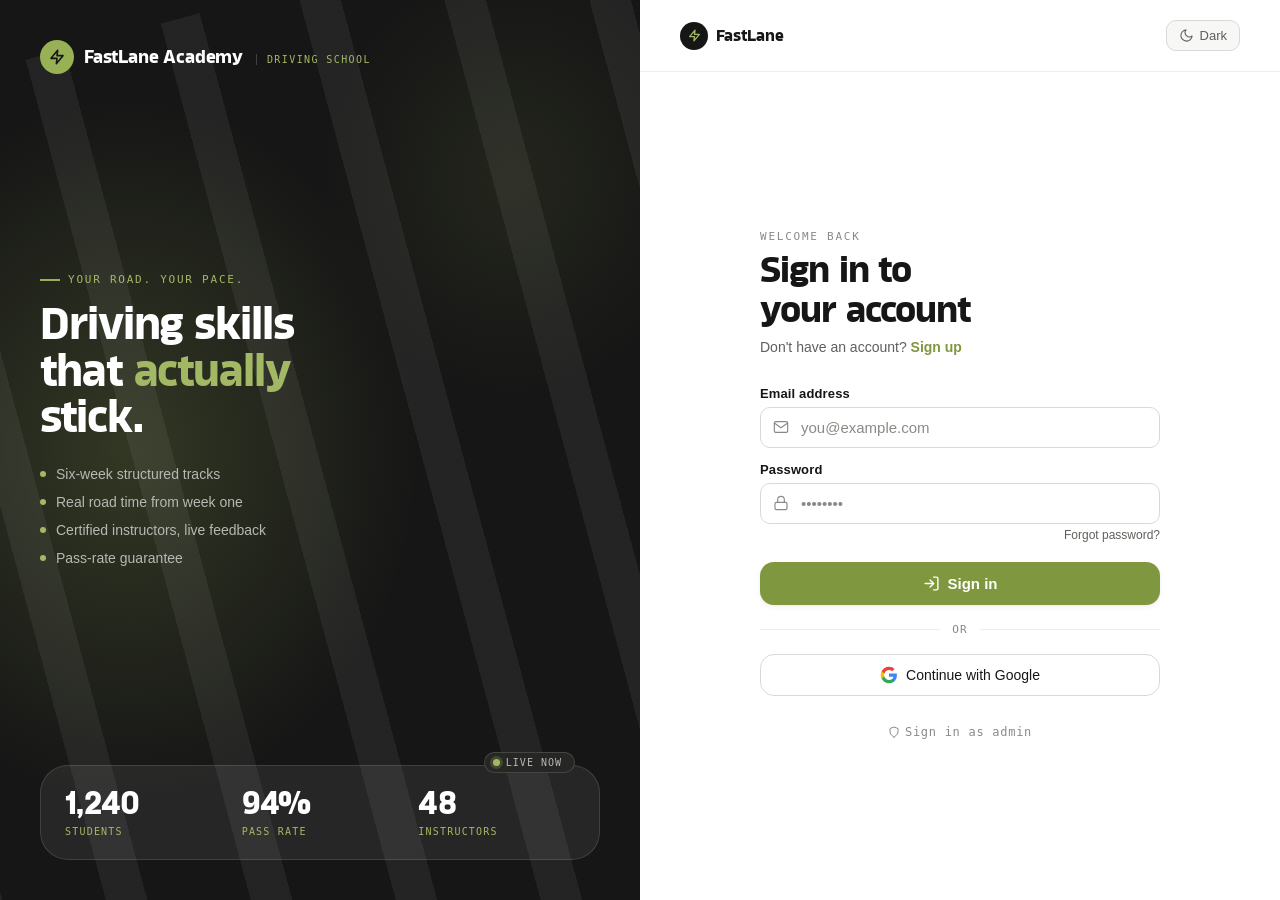
==== commit fad1bd3a: "Cleaned the Project" ====
--- a/src/main/resources/static/admin.html
+++ b/src/main/resources/static/admin.html
@@ -6,150 +6,82 @@
   <title>Admin console — FastLane Academy</title>
   <link rel="stylesheet" href="styles/app.css">
   <style>
-    /* command bar / hero strip */
-    .ops-strip {
-      background: var(--fl-ink-900); color: var(--fl-paper);
-      border-radius: var(--fl-r-xl);
-      padding: 28px 32px;
-      display: grid; grid-template-columns: 1fr auto; gap: 24px; align-items: center;
-      margin-bottom: 24px;
-      position: relative; overflow: hidden;
+    @keyframes spin { to { transform: rotate(360deg); } }
+    .ops-strip { background:var(--fl-ink-900);color:var(--fl-paper);border-radius:var(--fl-r-xl);padding:28px 32px;display:grid;grid-template-columns:1fr auto;gap:24px;align-items:center;margin-bottom:24px;position:relative;overflow:hidden; }
+    .ops-strip::before { content:"";position:absolute;right:-10%;top:-50%;width:50%;height:200%;background:radial-gradient(closest-side,rgba(151,177,84,0.22),transparent); }
+    .ops-strip > * { position:relative;z-index:1; }
+    .ops-strip .lbl { font-family:var(--fl-font-mono);font-size:11px;letter-spacing:0.14em;text-transform:uppercase;color:var(--fl-moss-400); }
+    .ops-strip h2 { font-family:var(--fl-font-display);font-size:26px;letter-spacing:-0.02em;line-height:1.15;margin:8px 0 0; }
+    .ops-strip .ops { display:flex;gap:32px; }
+    .ops-strip .ops b { font-family:var(--fl-font-display);font-size:26px;letter-spacing:-0.02em;display:block; }
+    .ops-strip .ops span { font-family:var(--fl-font-mono);font-size:10px;letter-spacing:0.14em;text-transform:uppercase;color:var(--fl-ink-300); }
+    .course-row { display:grid;grid-template-columns:52px 1.6fr 1fr 1fr 1fr auto;gap:16px;align-items:center;padding:16px 0;border-bottom:1px solid var(--fl-line-soft); }
+    .course-row:last-child { border-bottom:none; }
+    .glyph { width:52px;height:52px;border-radius:12px;background:var(--fl-ink-50);display:flex;align-items:center;justify-content:center;font-family:var(--fl-font-display);font-size:26px;color:var(--fl-ink-700); }
+    .glyph.feat { background:var(--fl-moss-500);color:var(--fl-ink-900); }
+    .course-row h4 { margin:0 0 4px;font-family:var(--fl-font-serif);font-size:16px;font-weight:600; }
+    .inst-grid-admin { display:grid;grid-template-columns:repeat(3,1fr);gap:18px; }
+    @media(max-width:1100px){ .inst-grid-admin { grid-template-columns:repeat(2,1fr); } }
+    @media(max-width:700px) { .inst-grid-admin { grid-template-columns:1fr; } }
+    .inst-card-admin { background:var(--fl-paper);border:1px solid var(--fl-line-soft);border-radius:var(--fl-r-lg);padding:22px;display:flex;flex-direction:column;gap:14px; }
+    .inst-card-admin .top { display:flex;align-items:center;gap:14px; }
+    .inst-card-admin h4 { font-family:var(--fl-font-display);font-size:20px;letter-spacing:-0.01em;margin:0; }
+    .inst-card-admin .role { font-family:var(--fl-font-mono);font-size:10px;letter-spacing:0.12em;text-transform:uppercase;color:var(--fl-fg-muted); }
+    .inst-card-admin .row3 { display:grid;grid-template-columns:repeat(3,1fr);gap:12px;padding:14px 0;border-top:1px solid var(--fl-line-soft);border-bottom:1px solid var(--fl-line-soft); }
+    .inst-card-admin .row3 b { font-family:var(--fl-font-display);font-size:20px;letter-spacing:-0.01em;display:block; }
+    .inst-card-admin .row3 span { font-family:var(--fl-font-mono);font-size:9px;letter-spacing:0.1em;text-transform:uppercase;color:var(--fl-fg-muted); }
+    .empty-state { display:flex;flex-direction:column;align-items:center;justify-content:center;padding:48px 24px;gap:12px;color:var(--fl-fg-faint);text-align:center; }
+    .empty-state svg { width:36px;height:36px;stroke:var(--fl-ink-200); }
+    .empty-state p { font-family:var(--fl-font-mono);font-size:12px;letter-spacing:0.08em;text-transform:uppercase;margin:0; }
+    .modal-backdrop { display:none;position:fixed;inset:0;z-index:1000;background:rgba(0,0,0,0.48);backdrop-filter:blur(4px);align-items:center;justify-content:center;padding:24px; }
+    .modal-backdrop.open { display:flex; }
+    .modal { background:var(--fl-bg);border:1px solid var(--fl-line-soft);border-radius:var(--fl-r-xl);width:100%;max-width:560px;max-height:90vh;display:flex;flex-direction:column;box-shadow:0 24px 80px rgba(0,0,0,0.22);animation:modalIn 220ms ease both; }
+    .modal--wide { max-width:680px; }
+    @keyframes modalIn { from{opacity:0;transform:translateY(14px) scale(0.98);}to{opacity:1;transform:none;} }
+    .modal__head { display:flex;align-items:center;justify-content:space-between;padding:24px 28px 20px;border-bottom:1px solid var(--fl-line-soft);flex-shrink:0; }
+    .modal__head h2 { font-family:var(--fl-font-display);font-size:22px;letter-spacing:-0.015em;margin:0; }
+    .modal__head .eyebrow { font-family:var(--fl-font-mono);font-size:10px;letter-spacing:0.14em;text-transform:uppercase;color:var(--fl-moss-600);margin-bottom:4px; }
+    .modal__close { width:32px;height:32px;border-radius:50%;border:1px solid var(--fl-line);background:transparent;cursor:pointer;display:flex;align-items:center;justify-content:center;color:var(--fl-fg-muted);transition:all 180ms; }
+    .modal__close:hover { background:var(--fl-bg-elev);color:var(--fl-fg); }
+    .modal__close svg { width:16px;height:16px;stroke-width:2; }
+    .modal__body { padding:24px 28px;overflow-y:auto;display:flex;flex-direction:column;gap:16px; }
+    .modal__footer { padding:20px 28px;border-top:1px solid var(--fl-line-soft);display:flex;align-items:center;justify-content:flex-end;gap:10px;flex-shrink:0; }
+    .modal .field { display:flex;flex-direction:column;gap:6px; }
+    .modal .field label { font-size:13px;font-weight:600;color:var(--fl-fg); }
+    .modal .field-row { display:grid;grid-template-columns:1fr 1fr;gap:14px; }
+    .modal .section-label { font-family:var(--fl-font-mono);font-size:10px;letter-spacing:0.14em;text-transform:uppercase;color:var(--fl-fg-faint);padding-bottom:8px;border-bottom:1px solid var(--fl-line-soft);margin-top:4px; }
+    .modal-alert { padding:10px 14px;border-radius:8px;font-size:13px;line-height:1.5;display:none; }
+    .modal-alert.error.show { background:#fef2f2;color:#b91c1c;border:1px solid #fecaca;display:block; }
+    .modal-alert.success.show { background:#f0fdf4;color:#15803d;border:1px solid #bbf7d0;display:block; }
+    .day-picker { display:flex;gap:6px;flex-wrap:wrap; }
+    .day-btn { padding:6px 12px;border-radius:999px;border:1.5px solid var(--fl-line);background:transparent;cursor:pointer;font-family:var(--fl-font-mono);font-size:11px;letter-spacing:0.06em;color:var(--fl-fg-muted);transition:all 180ms; }
+    .day-btn.selected { background:var(--fl-moss-500);border-color:var(--fl-moss-500);color:var(--fl-ink-900);font-weight:600; }
+    [data-theme="dark"] .modal { background:var(--fl-ink-800);border-color:rgba(255,255,255,0.08); }
+    [data-theme="dark"] .modal__head,[data-theme="dark"] .modal__footer,[data-theme="dark"] .modal .section-label { border-color:rgba(255,255,255,0.07); }
+    [data-theme="dark"] .inst-card-admin { background:var(--fl-ink-800);border-color:rgba(255,255,255,0.07); }
+    [data-theme="dark"] .inst-card-admin .row3 { border-color:rgba(255,255,255,0.07); }
+    [data-theme="dark"] .day-btn { border-color:rgba(255,255,255,0.12);color:var(--fl-ink-400); }
+
+    /* Course detail tabs */
+    .course-tab {
+      padding:10px 20px;font-size:13px;font-weight:600;background:none;border:none;
+      border-bottom:2px solid transparent;cursor:pointer;color:var(--fl-fg-muted);
+      transition:color .15s,border-color .15s;
     }
-    .ops-strip::before {
-      content:""; position: absolute; right: -10%; top: -50%; width: 50%; height: 200%;
-      background: radial-gradient(closest-side, rgba(151,177,84,0.22), transparent);
-    }
-    .ops-strip > * { position: relative; z-index: 1; }
-    .ops-strip .lbl { font-family: var(--fl-font-mono); font-size: 11px; letter-spacing: 0.14em; text-transform: uppercase; color: var(--fl-moss-400); }
-    .ops-strip h2 { font-family: var(--fl-font-display); font-size: 32px; letter-spacing: -0.02em; line-height: 1.1; margin: 8px 0 0; }
-    .ops-strip .ops { display: flex; gap: 36px; }
-    .ops-strip .ops b { font-family: var(--fl-font-display); font-size: 28px; letter-spacing: -0.02em; display: block; }
-    .ops-strip .ops span { font-family: var(--fl-font-mono); font-size: 10px; letter-spacing: 0.14em; text-transform: uppercase; color: var(--fl-ink-300); }
-
-    /* chart blocks */
-    .chart-card {
-      background: var(--fl-paper); border: 1px solid var(--fl-line-soft);
-      border-radius: var(--fl-r-lg); padding: 24px;
-    }
-    .chart-card .head { display: flex; align-items: flex-start; justify-content: space-between; gap: 16px; margin-bottom: 8px; }
-    .chart-card h3 { font-family: var(--fl-font-serif); font-size: 18px; font-weight: 600; margin: 0; }
-    .chart-card .num {
-      font-family: var(--fl-font-display); font-size: 36px;
-      letter-spacing: -0.02em; line-height: 1.1; margin: 4px 0 0;
-    }
-    .chart-card .num small { font-family: var(--fl-font-mono); font-size: 12px; color: var(--fl-fg-muted); letter-spacing: 0.04em; margin-left: 6px; }
-    .chart-card .delta { font-family: var(--fl-font-mono); font-size: 11px; letter-spacing: 0.06em; color: var(--fl-moss-700); }
-    .bars {
-      display: flex; align-items: flex-end; gap: 6px; height: 100px; margin-top: 18px;
-    }
-    .bars > div {
-      flex: 1; background: var(--fl-ink-100);
-      border-radius: 6px 6px 0 0;
-      position: relative;
-      transition: background 220ms;
-    }
-    .bars > div.moss { background: var(--fl-moss-500); }
-    .bars > div.ink { background: var(--fl-ink-900); }
-    .chart-card .legend { display: flex; gap: 14px; margin-top: 12px; font-family: var(--fl-font-mono); font-size: 10px; letter-spacing: 0.1em; text-transform: uppercase; color: var(--fl-fg-muted); justify-content: space-between; }
-
-    .pie {
-      width: 120px; height: 120px; border-radius: 50%;
-      background: conic-gradient(
-        var(--fl-moss-500) 0 64%,
-        var(--fl-ink-900) 64% 86%,
-        var(--fl-ink-200) 86% 100%
-      );
-      flex-shrink: 0;
-      position: relative;
-    }
-    .pie::after {
-      content:""; position: absolute; inset: 28px; background: var(--fl-paper);
-      border-radius: 50%;
-    }
-    .legend-list { display: flex; flex-direction: column; gap: 10px; font-size: 13px; }
-    .legend-list .li { display: flex; align-items: center; gap: 10px; }
-    .legend-list .sw { width: 10px; height: 10px; border-radius: 3px; }
-
-    /* avatar with name combo */
-    .ux { display: flex; align-items: center; gap: 12px; }
-    .ux b { display: block; font-weight: 600; }
-    .ux .meta { font-family: var(--fl-font-mono); font-size: 11px; letter-spacing: 0.06em; color: var(--fl-fg-muted); }
-
-    /* generic split layout */
-    .split { display: grid; grid-template-columns: 2fr 1fr; gap: 20px; }
-    @media (max-width: 1100px) { .split { grid-template-columns: 1fr; } }
-
-    /* card edit course */
-    .course-row {
-      display: grid; grid-template-columns: 64px 1.5fr 1fr 1fr 1fr auto;
-      gap: 16px; align-items: center;
-      padding: 16px 0;
-      border-bottom: 1px solid var(--fl-line-soft);
-    }
-    .course-row:last-child { border-bottom: none; }
-    .course-row .glyph {
-      width: 64px; height: 64px; border-radius: 14px;
-      background: var(--fl-ink-50); display: flex; align-items: center; justify-content: center;
-      font-family: var(--fl-font-display); font-size: 34px; letter-spacing: -0.04em;
-      color: var(--fl-ink-700);
-    }
-    .course-row .glyph.feat { background: var(--fl-moss-500); color: var(--fl-ink-900); }
-    .course-row h4 { margin: 0 0 4px; font-family: var(--fl-font-serif); font-size: 17px; font-weight: 600; }
-    .course-row .meta { font-family: var(--fl-font-mono); font-size: 11px; color: var(--fl-fg-muted); letter-spacing: 0.06em; }
-
-    /* instructor card grid */
-    .inst-grid-admin { display: grid; grid-template-columns: repeat(3, 1fr); gap: 18px; }
-    @media (max-width: 1100px) { .inst-grid-admin { grid-template-columns: repeat(2, 1fr); } }
-    @media (max-width: 700px)  { .inst-grid-admin { grid-template-columns: 1fr; } }
-    .inst-card-admin {
-      background: var(--fl-paper); border: 1px solid var(--fl-line-soft);
-      border-radius: var(--fl-r-lg); padding: 22px;
-      display: flex; flex-direction: column; gap: 14px;
-    }
-    .inst-card-admin .top { display: flex; align-items: center; gap: 14px; }
-    .inst-card-admin h4 { font-family: var(--fl-font-display); font-size: 22px; letter-spacing: -0.01em; margin: 0; }
-    .inst-card-admin .role { font-family: var(--fl-font-mono); font-size: 10px; letter-spacing: 0.12em; text-transform: uppercase; color: var(--fl-fg-muted); }
-    .inst-card-admin .row3 { display: grid; grid-template-columns: repeat(3, 1fr); gap: 12px; padding: 14px 0; border-top: 1px solid var(--fl-line-soft); border-bottom: 1px solid var(--fl-line-soft); }
-    .inst-card-admin .row3 b { font-family: var(--fl-font-display); font-size: 22px; letter-spacing: -0.01em; display: block; }
-    .inst-card-admin .row3 span { font-family: var(--fl-font-mono); font-size: 9px; letter-spacing: 0.1em; text-transform: uppercase; color: var(--fl-fg-muted); }
-
-    /* sentiment bar */
-    .sent {
-      height: 8px; border-radius: 999px; overflow: hidden;
-      display: grid; grid-template-columns: 78% 14% 8%;
-    }
-    .sent .a { background: var(--fl-moss-500); }
-    .sent .b { background: var(--fl-warn); }
-    .sent .c { background: var(--fl-error); }
-
-    .review-card {
-      background: var(--fl-paper); border: 1px solid var(--fl-line-soft);
-      border-radius: var(--fl-r-lg); padding: 22px;
-      display: flex; flex-direction: column; gap: 12px;
-    }
-    .review-card.flag { border-color: var(--fl-error); background: #fffaf8; }
-    .review-card .head { display: flex; gap: 12px; align-items: center; }
-    .review-card p { font-family: var(--fl-font-serif); font-size: 15px; line-height: 1.5; margin: 0; }
-    .review-card .meta { font-family: var(--fl-font-mono); font-size: 11px; letter-spacing: 0.06em; color: var(--fl-fg-muted); }
+    .course-tab.active { color:var(--fl-moss-600);border-bottom-color:var(--fl-moss-600); }
+    .course-tab:hover:not(.active) { color:var(--fl-fg); }
+    .course-tab-pane { display:none; }
+    .course-tab-pane.active { display:block; }
+    [data-theme="dark"] .course-tab.active { color:var(--fl-moss-400);border-bottom-color:var(--fl-moss-400); }
+    /* Enroll badge in overview nav */
+    #ov-enroll-pill { font-size:11px; }
   </style>
 </head>
-
 <script src="js/api.js"></script>
-<script src="js/admin.js"></script>
-
 <body class="fl-body">
-
 <div class="dash">
-
-  <!-- ================== SIDE ================== -->
   <aside class="dash__side">
-    <a href="index.html" class="brand">
-      <span class="bolt">
-        <svg viewBox="0 0 24 24" fill="none" stroke="currentColor" stroke-width="2.4" stroke-linecap="round" stroke-linejoin="round"><polygon points="13 2 3 14 12 14 11 22 21 10 12 10 13 2"></polygon></svg>
-      </span>
-      FastLane
-    </a>
-
+    <a href="index.html" class="brand"><span class="bolt"><svg viewBox="0 0 24 24" fill="none" stroke="currentColor" stroke-width="2.4" stroke-linecap="round" stroke-linejoin="round"><polygon points="13 2 3 14 12 14 11 22 21 10 12 10 13 2"></polygon></svg></span>FastLane</a>
     <nav class="dash__nav">
       <div class="group">Console</div>
       <a href="#" data-pane="overview" class="active">
@@ -158,8 +90,7 @@
       </a>
       <a href="#" data-pane="students">
         <svg viewBox="0 0 24 24" fill="none" stroke="currentColor" stroke-width="1.75" stroke-linecap="round" stroke-linejoin="round"><path d="M17 21v-2a4 4 0 0 0-4-4H5a4 4 0 0 0-4 4v2"/><circle cx="9" cy="7" r="4"/><path d="M23 21v-2a4 4 0 0 0-3-3.87"/><path d="M16 3.13a4 4 0 0 1 0 7.75"/></svg>
-        Students
-        <span class="pill">412</span>
+        Students <span class="pill" id="nav-students-pill">—</span>
       </a>
       <a href="#" data-pane="payments">
         <svg viewBox="0 0 24 24" fill="none" stroke="currentColor" stroke-width="1.75" stroke-linecap="round" stroke-linejoin="round"><rect x="2" y="6" width="20" height="14" rx="2"/><line x1="2" y1="11" x2="22" y2="11"/></svg>
@@ -171,906 +102,286 @@
       </a>
       <a href="#" data-pane="instructors">
         <svg viewBox="0 0 24 24" fill="none" stroke="currentColor" stroke-width="1.75" stroke-linecap="round" stroke-linejoin="round"><path d="M20 21v-2a4 4 0 0 0-4-4H8a4 4 0 0 0-4 4v2"/><circle cx="12" cy="7" r="4"/></svg>
-        Instructors
-        <span class="pill">18</span>
+        Instructors <span class="pill" id="nav-instrs-pill">—</span>
       </a>
       <a href="#" data-pane="feedback">
         <svg viewBox="0 0 24 24" fill="none" stroke="currentColor" stroke-width="1.75" stroke-linecap="round" stroke-linejoin="round"><polygon points="12 2 15 9 22 9.3 17 14 18.5 21 12 17.3 5.5 21 7 14 2 9.3 9 9 12 2"/></svg>
         Feedback
       </a>
-
-      <div class="group" style="margin-top:16px;">Quick links</div>
-      <a href="index.html">
-        <svg viewBox="0 0 24 24" fill="none" stroke="currentColor" stroke-width="1.75" stroke-linecap="round" stroke-linejoin="round"><path d="M3 12L12 3l9 9"/><path d="M5 10v10h14V10"/></svg>
-        Public site
-      </a>
-      <a href="instructor.html">
-        <svg viewBox="0 0 24 24" fill="none" stroke="currentColor" stroke-width="1.75" stroke-linecap="round" stroke-linejoin="round"><circle cx="12" cy="12" r="9"/><polyline points="12 7 12 12 15 14"/></svg>
-        Instructor view
-      </a>
-      <a href="student.html">
-        <svg viewBox="0 0 24 24" fill="none" stroke="currentColor" stroke-width="1.75" stroke-linecap="round" stroke-linejoin="round"><path d="M20 21v-2a4 4 0 0 0-4-4H8a4 4 0 0 0-4 4v2"/><circle cx="12" cy="7" r="4"/></svg>
-        Student view
-      </a>
     </nav>
-
     <div class="dash__profile">
-      <span class="avatar-circle ink">DM</span>
-      <div class="who"><b>Dana Mottola</b><span>Owner · Admin</span></div>
+      <span class="avatar-circle ink" id="adminAvatar">A</span>
+      <div class="who"><b id="adminName">Admin</b><span>Owner · Admin</span></div>
       <button class="icon-btn" title="Toggle dark mode" onclick="toggleThemeNav()" style="margin-right:2px;">
         <svg id="dashMoon" viewBox="0 0 24 24" fill="none" stroke="currentColor" stroke-width="1.75" stroke-linecap="round" stroke-linejoin="round"><path d="M21 12.79A9 9 0 1 1 11.21 3 7 7 0 0 0 21 12.79z"></path></svg>
-        <svg id="dashSun" viewBox="0 0 24 24" fill="none" stroke="currentColor" stroke-width="1.75" stroke-linecap="round" stroke-linejoin="round" style="display:none"><circle cx="12" cy="12" r="5"></circle><line x1="12" y1="1" x2="12" y2="3"></line><line x1="12" y1="21" x2="12" y2="23"></line><line x1="4.22" y1="4.22" x2="5.64" y2="5.64"></line><line x1="18.36" y1="18.36" x2="19.78" y2="19.78"></line></svg>
+        <svg id="dashSun" style="display:none" viewBox="0 0 24 24" fill="none" stroke="currentColor" stroke-width="1.75" stroke-linecap="round" stroke-linejoin="round"><circle cx="12" cy="12" r="5"></circle><line x1="12" y1="1" x2="12" y2="3"></line><line x1="12" y1="21" x2="12" y2="23"></line><line x1="4.22" y1="4.22" x2="5.64" y2="5.64"></line><line x1="18.36" y1="18.36" x2="19.78" y2="19.78"></line></svg>
       </button>
-      <a href="auth.html" class="icon-btn" title="Sign out">
+      <button class="icon-btn" title="Sign out" onclick="adminLogout()">
         <svg viewBox="0 0 24 24" fill="none" stroke="currentColor" stroke-width="1.75" stroke-linecap="round" stroke-linejoin="round"><path d="M9 21H5a2 2 0 0 1-2-2V5a2 2 0 0 1 2-2h4"/><polyline points="16 17 21 12 16 7"/><line x1="21" y1="12" x2="9" y2="12"/></svg>
-      </a>
+      </button>
     </div>
   </aside>
 
-  <!-- ================== MAIN ================== -->
   <main class="dash__main">
-
     <div class="dash__bar">
-      <div>
-        <div class="crumbs" id="crumbs">Console · May 2026</div>
-        <h1 id="pageTitle">FastLane operations</h1>
-      </div>
+      <div><div class="crumbs" id="crumbs">Console · Overview</div><h1 id="pageTitle">FastLane operations</h1></div>
       <div class="right">
-        <div class="search" style="width:280px;">
-          <svg viewBox="0 0 24 24" fill="none" stroke="currentColor" stroke-width="1.75" stroke-linecap="round" stroke-linejoin="round"><circle cx="11" cy="11" r="8"/><line x1="21" y1="21" x2="16.65" y2="16.65"/></svg>
-          <input class="input" type="search" placeholder="Search students, lessons, invoices…">
-        </div>
-        <button class="icon-btn">
-          <svg viewBox="0 0 24 24" fill="none" stroke="currentColor" stroke-width="1.75" stroke-linecap="round" stroke-linejoin="round"><path d="M18 8A6 6 0 0 0 6 8c0 7-3 9-3 9h18s-3-2-3-9"/><path d="M13.73 21a2 2 0 0 1-3.46 0"/></svg>
-        </button>
-        <button class="btn btn--primary">
-          <svg viewBox="0 0 24 24" fill="none" stroke="currentColor" stroke-width="2" stroke-linecap="round" stroke-linejoin="round"><line x1="12" y1="5" x2="12" y2="19"/><line x1="5" y1="12" x2="19" y2="12"/></svg>
-          New student
-        </button>
-      </div>
-    </div>
-
-    <!-- =========================================================
-         PANE: OVERVIEW
-         ========================================================= -->
+        <div class="search" style="width:280px;"><svg viewBox="0 0 24 24" fill="none" stroke="currentColor" stroke-width="1.75" stroke-linecap="round" stroke-linejoin="round"><circle cx="11" cy="11" r="8"/><line x1="21" y1="21" x2="16.65" y2="16.65"/></svg><input class="input" type="search" placeholder="Search…"></div>
+      </div>
+    </div>
+
+    <!-- OVERVIEW -->
     <section class="pane active" id="pane-overview">
-
       <div class="ops-strip">
-        <div>
-          <span class="lbl">Operations · today</span>
-          <h2>34 lessons running · 18 instructors on the clock · 2 mock exams</h2>
-        </div>
+        <div><span class="lbl">Operations · live</span><h2 id="ov-headline">Loading…</h2></div>
         <div class="ops">
-          <div><b>$3.2k</b><span>Today's revenue</span></div>
-          <div><b>3</b><span>Pending refunds</span></div>
-          <div><b>1</b><span>Flagged review</span></div>
-        </div>
-      </div>
-
-      <div class="stat-row">
-        <div class="stat">
-          <div class="lbl">Active students</div>
-          <div class="num">412</div>
-          <div class="delta">+28 this month</div>
-        </div>
-        <div class="stat">
-          <div class="lbl">MTD revenue</div>
-          <div class="num">$84.4k</div>
-          <div class="delta">+12% vs Apr</div>
-        </div>
-        <div class="stat">
-          <div class="lbl">First-time pass rate</div>
-          <div class="num">99.8<small style="font-family:var(--fl-font-mono);font-size:14px;color:var(--fl-fg-muted);">%</small></div>
-          <div class="delta">+0.3 pp</div>
-        </div>
-        <div class="stat">
-          <div class="lbl">NPS · 30d</div>
-          <div class="num">82</div>
-          <div class="delta">+4 vs Apr</div>
-        </div>
+          <div><b id="ov-students">—</b><span>Students</span></div>
+          <div><b id="ov-instructors">—</b><span>Instructors</span></div>
+          <div><b id="ov-courses">—</b><span>Courses</span></div>
+        </div>
+      </div>
+      <div class="stat-row">
+        <div class="stat"><div class="lbl">Total students</div><div class="num" id="ov-stat-students">—</div></div>
+        <div class="stat"><div class="lbl">Total instructors</div><div class="num" id="ov-stat-instrs">—</div></div>
+        <div class="stat"><div class="lbl">Live courses</div><div class="num" id="ov-stat-courses">—</div></div>
+        <div class="stat"><div class="lbl">Payments logged</div><div class="num" id="ov-stat-payments">—</div></div>
+      </div>
+      <!-- Pending enrollment approvals — always visible on overview -->
+      <div class="card mb-8" id="ov-enroll-card">
+        <div class="card__head">
+          <div style="display:flex;align-items:center;gap:10px;">
+            <h3>Pending enrollment approvals</h3>
+            <span class="badge badge--warn" id="ov-enroll-pill" style="display:none;"></span>
+          </div>
+          <button class="btn btn--ghost btn--sm" onclick="switchPane('payments');loadPayments()">View in Payments</button>
+        </div>
+        <div id="ov-enroll-wrap"><div class="empty-state" style="padding:32px;"><p>Loading…</p></div></div>
       </div>
 
       <div class="grid-12 mb-8">
-        <div class="chart-card">
-          <div class="head">
-            <div>
-              <h3>Revenue · last 12 weeks</h3>
-              <div class="num">$612,840 <small>weekly avg $51,070</small></div>
-            </div>
-            <div class="tabs">
-              <button class="active">12w</button>
-              <button>YTD</button>
-              <button>2025</button>
+        <div class="card">
+          <div class="card__head"><h3>Recent students</h3><button class="btn btn--ghost btn--sm" onclick="switchPane('students');loadStudents()">View all</button></div>
+          <div id="ov-students-table"><div class="empty-state" style="padding:40px;"><p>Loading…</p></div></div>
+        </div>
+        <div class="card">
+          <div class="card__head">
+            <h3>Recent payments</h3>
+            <div style="display:flex;gap:8px;align-items:center;">
+              <button class="btn btn--ghost btn--sm" id="process-queue-btn" onclick="processLessonQueue()" title="Pull the oldest PENDING lesson from the queue and schedule it">Process next lesson</button>
+              <button class="btn btn--ghost btn--sm" onclick="switchPane('payments');loadPayments()">View all</button>
             </div>
           </div>
-          <div class="bars" style="height:160px;margin-top:24px;">
-            <div style="height:54%;"></div>
-            <div style="height:42%;"></div>
-            <div style="height:62%;"></div>
-            <div style="height:48%;"></div>
-            <div style="height:58%;"></div>
-            <div style="height:71%;"></div>
-            <div style="height:46%;"></div>
-            <div style="height:68%;"></div>
-            <div style="height:75%;"></div>
-            <div style="height:62%;"></div>
-            <div class="moss" style="height:82%;"></div>
-            <div class="ink" style="height:94%;"></div>
-          </div>
-          <div class="legend">
-            <span>Wk 19 (Feb)</span>
-            <span>Wk 24</span>
-            <span>Wk 29</span>
-            <span>Wk 34 · This wk</span>
-          </div>
-        </div>
-
-        <div class="chart-card">
-          <div class="head">
-            <div>
-              <h3>Course mix</h3>
-              <div class="num">412 <small>active enrolments</small></div>
-            </div>
-            <button class="btn btn--ghost btn--sm">Detail</button>
-          </div>
-          <div class="gap-4 mt-4" style="margin-top:24px;align-items:center;">
-            <div class="pie"></div>
-            <div class="legend-list">
-              <div class="li"><span class="sw" style="background:var(--fl-moss-500);"></span><span><b>Cat. B</b> · 264 (64%)</span></div>
-              <div class="li"><span class="sw" style="background:var(--fl-ink-900);"></span><span><b>Cat. C / C+E</b> · 92 (22%)</span></div>
-              <div class="li"><span class="sw" style="background:var(--fl-ink-200);"></span><span><b>Refresher</b> · 56 (14%)</span></div>
-            </div>
-          </div>
-        </div>
-      </div>
-
-      <div class="grid-12 mb-8">
-        <div class="card">
-          <div class="card__head">
-            <h3>Today's activity</h3>
-            <span class="badge badge--moss"><span class="dot"></span>Live</span>
-          </div>
-          <div class="tbl-wrap" style="border:none;">
-            <table class="tbl">
-              <thead><tr><th>Time</th><th>Event</th><th>Student</th><th>Instructor</th><th style="text-align:right;">Status</th></tr></thead>
-              <tbody>
-                <tr>
-                  <td><b class="mono">14:00</b></td>
-                  <td>Practical · Junctions</td>
-                  <td><div class="ux"><span class="avatar-circle" style="width:28px;height:28px;font-size:11px;">JR</span><b>Jordan Reeves</b></div></td>
-                  <td><div class="ux"><span class="avatar-circle ink" style="width:28px;height:28px;font-size:11px;">RM</span>Rogan Massey</div></td>
-                  <td style="text-align:right;"><span class="badge badge--moss"><span class="dot"></span>In progress</span></td>
-                </tr>
-                <tr>
-                  <td><b class="mono">13:30</b></td>
-                  <td>Theory · Group session</td>
-                  <td>8 students</td>
-                  <td><div class="ux"><span class="avatar-circle tone-b" style="width:28px;height:28px;font-size:11px;">EA</span>Elleanor A.</div></td>
-                  <td style="text-align:right;"><span class="badge badge--moss"><span class="dot"></span>In progress</span></td>
-                </tr>
-                <tr>
-                  <td><b class="mono">13:10</b></td>
-                  <td>Payment received</td>
-                  <td><div class="ux"><span class="avatar-circle tone-c" style="width:28px;height:28px;font-size:11px;">DK</span><b>Devon Khoury</b></div></td>
-                  <td>—</td>
-                  <td style="text-align:right;"><span class="badge badge--success"><span class="dot"></span>$199.00</span></td>
-                </tr>
-                <tr>
-                  <td><b class="mono">12:48</b></td>
-                  <td>New enrolment · Cat. B</td>
-                  <td><div class="ux"><span class="avatar-circle tone-d" style="width:28px;height:28px;font-size:11px;">MN</span><b>Maya Nicholls</b></div></td>
-                  <td>—</td>
-                  <td style="text-align:right;"><span class="badge badge--info"><span class="dot"></span>Pending</span></td>
-                </tr>
-                <tr>
-                  <td><b class="mono">11:20</b></td>
-                  <td>Mock exam · 88/100</td>
-                  <td><div class="ux"><span class="avatar-circle" style="width:28px;height:28px;font-size:11px;">AL</span><b>Alex Liang</b></div></td>
-                  <td><div class="ux"><span class="avatar-circle tone-b" style="width:28px;height:28px;font-size:11px;">EA</span>Elleanor A.</div></td>
-                  <td style="text-align:right;"><span class="badge badge--success"><span class="dot"></span>Passed</span></td>
-                </tr>
-                <tr>
-                  <td><b class="mono">10:02</b></td>
-                  <td>Refund issued</td>
-                  <td><div class="ux"><span class="avatar-circle tone-e" style="width:28px;height:28px;font-size:11px;">PT</span><b>Priya Tandon</b></div></td>
-                  <td>—</td>
-                  <td style="text-align:right;"><span class="badge badge--warn"><span class="dot"></span>−$20.00</span></td>
-                </tr>
-              </tbody>
-            </table>
-          </div>
-        </div>
-
-        <div class="col">
-          <div class="card card--ink">
-            <div class="card__head" style="border-color:rgba(255,255,255,0.08);">
-              <h3 style="color:var(--fl-paper);">Needs your attention</h3>
-              <span class="badge badge--warn">3</span>
-            </div>
-            <div class="col" style="gap:14px;">
-              <div style="padding:14px;background:rgba(255,255,255,0.04);border-radius:12px;">
-                <div class="row-between mb-2"><span class="mono" style="font-size:10px;letter-spacing:0.1em;color:var(--fl-moss-400);">REFUND</span><span class="mono" style="font-size:10px;letter-spacing:0.1em;color:var(--fl-ink-300);">2h ago</span></div>
-                <p style="margin:0;font-family:var(--fl-font-serif);font-size:14px;color:var(--fl-paper);line-height:1.4;">Priya Tandon requested a $20 partial refund for one cancelled hour.</p>
-                <div class="gap-2 mt-2"><button class="btn btn--primary btn--sm">Approve</button><button class="btn btn--sm" style="background:transparent;color:var(--fl-paper);border-color:rgba(255,255,255,0.2);">View</button></div>
-              </div>
-              <div style="padding:14px;background:rgba(255,255,255,0.04);border-radius:12px;">
-                <div class="row-between mb-2"><span class="mono" style="font-size:10px;letter-spacing:0.1em;color:#f0a05a;">REVIEW</span><span class="mono" style="font-size:10px;letter-spacing:0.1em;color:var(--fl-ink-300);">4h ago</span></div>
-                <p style="margin:0;font-family:var(--fl-font-serif);font-size:14px;color:var(--fl-paper);line-height:1.4;">Marcus Nguyen left a 4★ review citing weather-driven reschedules — flagged for follow-up.</p>
-                <div class="gap-2 mt-2"><button class="btn btn--primary btn--sm">Respond</button><button class="btn btn--sm" style="background:transparent;color:var(--fl-paper);border-color:rgba(255,255,255,0.2);">Dismiss</button></div>
-              </div>
-              <div style="padding:14px;background:rgba(255,255,255,0.04);border-radius:12px;">
-                <div class="row-between mb-2"><span class="mono" style="font-size:10px;letter-spacing:0.1em;color:#f47e5e;">PAYMENT</span><span class="mono" style="font-size:10px;letter-spacing:0.1em;color:var(--fl-ink-300);">1d ago</span></div>
-                <p style="margin:0;font-family:var(--fl-font-serif);font-size:14px;color:var(--fl-paper);line-height:1.4;">Sam Park's automatic payment for week 1 failed — card ···2208 declined twice.</p>
-                <div class="gap-2 mt-2"><button class="btn btn--primary btn--sm">Retry</button><button class="btn btn--sm" style="background:transparent;color:var(--fl-paper);border-color:rgba(255,255,255,0.2);">Contact</button></div>
-              </div>
-            </div>
-          </div>
-        </div>
-      </div>
-
-    </section>
-
-    <!-- =========================================================
-         PANE: STUDENTS
-         ========================================================= -->
+          <div id="ov-payments-table"><div class="empty-state" style="padding:40px;"><p>Loading…</p></div></div>
+        </div>
+      </div>
+    </section>
+
+    <!-- STUDENTS -->
     <section class="pane" id="pane-students">
-
-      <div class="stat-row">
-        <div class="stat"><div class="lbl">Active</div><div class="num">412</div><div class="delta">+28 this month</div></div>
-        <div class="stat"><div class="lbl">Pending enrolment</div><div class="num">14</div><div class="delta">Awaiting payment</div></div>
-        <div class="stat"><div class="lbl">Graduating this month</div><div class="num">38</div><div class="delta">May cohorts</div></div>
-        <div class="stat"><div class="lbl">Drop-off rate</div><div class="num">2.1<small style="font-family:var(--fl-font-mono);font-size:14px;color:var(--fl-fg-muted);">%</small></div><div class="delta">−0.4 pp vs Apr</div></div>
-      </div>
-
-      <div class="toolbar">
-        <div class="search">
-          <svg viewBox="0 0 24 24" fill="none" stroke="currentColor" stroke-width="1.75" stroke-linecap="round" stroke-linejoin="round"><circle cx="11" cy="11" r="8"/><line x1="21" y1="21" x2="16.65" y2="16.65"/></svg>
-          <input class="input" type="search" placeholder="Search by name, email, cohort code…">
-        </div>
-        <select class="select" style="max-width:160px;"><option>All statuses</option><option>Active</option><option>Pending</option><option>Graduated</option><option>Withdrawn</option></select>
-        <select class="select" style="max-width:160px;"><option>All courses</option><option>Cat. B</option><option>Cat. C</option><option>Cat. C+E</option><option>Refresher</option></select>
-        <select class="select" style="max-width:160px;"><option>All cohorts</option><option>Cohort 24</option><option>Cohort 23</option><option>Cohort 22</option></select>
-        <button class="btn btn--secondary" style="margin-left:auto;">
-          <svg viewBox="0 0 24 24" fill="none" stroke="currentColor" stroke-width="1.75" stroke-linecap="round" stroke-linejoin="round"><path d="M21 15v4a2 2 0 0 1-2 2H5a2 2 0 0 1-2-2v-4"/><polyline points="7 10 12 15 17 10"/><line x1="12" y1="15" x2="12" y2="3"/></svg>
-          Export
-        </button>
-        <button class="btn btn--primary">+ Add student</button>
-      </div>
-
-      <div class="tbl-wrap">
-        <table class="tbl">
-          <thead><tr><th><input type="checkbox"></th><th>Student</th><th>Cohort</th><th>Course</th><th>Instructor</th><th>Progress</th><th>Balance</th><th>Status</th><th></th></tr></thead>
-          <tbody>
-            <tr>
-              <td><input type="checkbox"></td>
-              <td><div class="ux"><span class="avatar-circle">JR</span><div><b>Jordan Reeves</b><div class="meta">jordan.r@email.com</div></div></div></td>
-              <td><b class="mono" style="font-size:13px;">C24-0042</b><br><span class="meta mono">Wk 3 / 6</span></td>
-              <td>Cat. B</td>
-              <td>Rogan Massey</td>
-              <td><div class="progress" style="width:120px;"><span style="width:52%;"></span></div><span class="meta mono" style="margin-top:4px;display:block;">52% · 84pt</span></td>
-              <td><b>$199</b><br><span class="meta mono">Due 3 Jun</span></td>
-              <td><span class="badge badge--moss"><span class="dot"></span>Active</span></td>
-              <td><button class="icon-btn"><svg viewBox="0 0 24 24" fill="none" stroke="currentColor" stroke-width="1.75" stroke-linecap="round" stroke-linejoin="round"><circle cx="12" cy="12" r="1"/><circle cx="12" cy="5" r="1"/><circle cx="12" cy="19" r="1"/></svg></button></td>
-            </tr>
-            <tr>
-              <td><input type="checkbox"></td>
-              <td><div class="ux"><span class="avatar-circle tone-c">DK</span><div><b>Devon Khoury</b><div class="meta">devon.k@email.com</div></div></div></td>
-              <td><b class="mono" style="font-size:13px;">C22-0118</b><br><span class="meta mono">Wk 5 / 6</span></td>
-              <td>Cat. C</td>
-              <td>Shayla Mathews</td>
-              <td><div class="progress" style="width:120px;"><span style="width:78%;"></span></div><span class="meta mono" style="margin-top:4px;display:block;">78% · 91pt</span></td>
-              <td><b>$0</b><br><span class="meta mono">Paid in full</span></td>
-              <td><span class="badge badge--moss"><span class="dot"></span>Active</span></td>
-              <td><button class="icon-btn"><svg viewBox="0 0 24 24" fill="none" stroke="currentColor" stroke-width="1.75" stroke-linecap="round" stroke-linejoin="round"><circle cx="12" cy="12" r="1"/><circle cx="12" cy="5" r="1"/><circle cx="12" cy="19" r="1"/></svg></button></td>
-            </tr>
-            <tr>
-              <td><input type="checkbox"></td>
-              <td><div class="ux"><span class="avatar-circle tone-b">SP</span><div><b>Sam Park</b><div class="meta">sam.p@email.com</div></div></div></td>
-              <td><b class="mono" style="font-size:13px;">C24-0044</b><br><span class="meta mono">Wk 1 / 6</span></td>
-              <td>Cat. B</td>
-              <td>Rogan Massey</td>
-              <td><div class="progress" style="width:120px;"><span style="width:14%;"></span></div><span class="meta mono" style="margin-top:4px;display:block;">14% · 68pt</span></td>
-              <td><b>$299</b><br><span class="meta" style="color:var(--fl-error);">Failed card</span></td>
-              <td><span class="badge badge--warn"><span class="dot"></span>Payment issue</span></td>
-              <td><button class="icon-btn"><svg viewBox="0 0 24 24" fill="none" stroke="currentColor" stroke-width="1.75" stroke-linecap="round" stroke-linejoin="round"><circle cx="12" cy="12" r="1"/><circle cx="12" cy="5" r="1"/><circle cx="12" cy="19" r="1"/></svg></button></td>
-            </tr>
-            <tr>
-              <td><input type="checkbox"></td>
-              <td><div class="ux"><span class="avatar-circle tone-e">AL</span><div><b>Alex Liang</b><div class="meta">alex.l@email.com</div></div></div></td>
-              <td><b class="mono" style="font-size:13px;">C23-0089</b><br><span class="meta mono">Wk 6 / 6</span></td>
-              <td>Cat. B</td>
-              <td>Rogan Massey</td>
-              <td><div class="progress" style="width:120px;"><span style="width:96%;"></span></div><span class="meta mono" style="margin-top:4px;display:block;">96% · 88pt</span></td>
-              <td><b>$0</b><br><span class="meta mono">Paid in full</span></td>
-              <td><span class="badge badge--info"><span class="dot"></span>Exam-ready</span></td>
-              <td><button class="icon-btn"><svg viewBox="0 0 24 24" fill="none" stroke="currentColor" stroke-width="1.75" stroke-linecap="round" stroke-linejoin="round"><circle cx="12" cy="12" r="1"/><circle cx="12" cy="5" r="1"/><circle cx="12" cy="19" r="1"/></svg></button></td>
-            </tr>
-            <tr>
-              <td><input type="checkbox"></td>
-              <td><div class="ux"><span class="avatar-circle">PT</span><div><b>Priya Tandon</b><div class="meta">priya.t@email.com</div></div></div></td>
-              <td><b class="mono" style="font-size:13px;">REF-0203</b><br><span class="meta mono">Wk 2 / 2</span></td>
-              <td>Refresher</td>
-              <td>Rogan Massey</td>
-              <td><div class="progress" style="width:120px;"><span style="width:88%;"></span></div><span class="meta mono" style="margin-top:4px;display:block;">88% · n/a</span></td>
-              <td><b>−$20</b><br><span class="meta mono">Refund queued</span></td>
-              <td><span class="badge badge--success"><span class="dot"></span>Finishing</span></td>
-              <td><button class="icon-btn"><svg viewBox="0 0 24 24" fill="none" stroke="currentColor" stroke-width="1.75" stroke-linecap="round" stroke-linejoin="round"><circle cx="12" cy="12" r="1"/><circle cx="12" cy="5" r="1"/><circle cx="12" cy="19" r="1"/></svg></button></td>
-            </tr>
-            <tr>
-              <td><input type="checkbox"></td>
-              <td><div class="ux"><span class="avatar-circle tone-d">MN</span><div><b>Maya Nicholls</b><div class="meta">maya.n@email.com</div></div></div></td>
-              <td><b class="mono" style="font-size:13px;">C24-0048</b><br><span class="meta mono">Not started</span></td>
-              <td>Cat. B</td>
-              <td>—</td>
-              <td><div class="progress" style="width:120px;"><span style="width:0%;"></span></div><span class="meta mono" style="margin-top:4px;display:block;">0%</span></td>
-              <td><b>$0</b><br><span class="meta mono">Not invoiced</span></td>
-              <td><span class="badge badge--neutral"><span class="dot"></span>Pending</span></td>
-              <td><button class="icon-btn"><svg viewBox="0 0 24 24" fill="none" stroke="currentColor" stroke-width="1.75" stroke-linecap="round" stroke-linejoin="round"><circle cx="12" cy="12" r="1"/><circle cx="12" cy="5" r="1"/><circle cx="12" cy="19" r="1"/></svg></button></td>
-            </tr>
-            <tr>
-              <td><input type="checkbox"></td>
-              <td><div class="ux"><span class="avatar-circle tone-c">EH</span><div><b>Erin Halpern</b><div class="meta">erin.h@email.com</div></div></div></td>
-              <td><b class="mono" style="font-size:13px;">C23-0091</b><br><span class="meta mono">Wk 4 / 6</span></td>
-              <td>Cat. B</td>
-              <td>Elleanor Armstrong</td>
-              <td><div class="progress" style="width:120px;"><span style="width:64%;"></span></div><span class="meta mono" style="margin-top:4px;display:block;">64% · 79pt</span></td>
-              <td><b>$99</b><br><span class="meta mono">Due 22 May</span></td>
-              <td><span class="badge badge--moss"><span class="dot"></span>Active</span></td>
-              <td><button class="icon-btn"><svg viewBox="0 0 24 24" fill="none" stroke="currentColor" stroke-width="1.75" stroke-linecap="round" stroke-linejoin="round"><circle cx="12" cy="12" r="1"/><circle cx="12" cy="5" r="1"/><circle cx="12" cy="19" r="1"/></svg></button></td>
-            </tr>
-          </tbody>
-        </table>
-      </div>
-      <div class="row-between mt-4">
-        <span class="muted mono" style="font-size:11px;letter-spacing:0.08em;">Showing 7 of 412 students</span>
-        <div class="gap-2">
-          <button class="icon-btn"><svg viewBox="0 0 24 24" fill="none" stroke="currentColor" stroke-width="1.75" stroke-linecap="round" stroke-linejoin="round"><polyline points="15 18 9 12 15 6"/></svg></button>
-          <span class="mono" style="font-size:12px;color:var(--fl-fg-muted);">Page 1 of 59</span>
-          <button class="icon-btn"><svg viewBox="0 0 24 24" fill="none" stroke="currentColor" stroke-width="1.75" stroke-linecap="round" stroke-linejoin="round"><polyline points="9 18 15 12 9 6"/></svg></button>
-        </div>
-      </div>
-    </section>
-
-    <!-- =========================================================
-         PANE: PAYMENTS
-         ========================================================= -->
+      <div class="stat-row">
+        <div class="stat"><div class="lbl">Total</div><div class="num" id="st-total">—</div></div>
+        <div class="stat"><div class="lbl">Active</div><div class="num" id="st-active">—</div></div>
+        <div class="stat"><div class="lbl">Inactive</div><div class="num" id="st-inactive">—</div></div>
+        <div class="stat"><div class="lbl">Actions</div><button class="btn btn--primary" onclick="openModal('modal-add-student')">+ Add student</button></div>
+      </div>
+      <div class="tbl-wrap" id="students-table-wrap"><div class="empty-state" style="padding:60px;"><p>Loading students…</p></div></div>
+    </section>
+
+    <!-- PAYMENTS -->
     <section class="pane" id="pane-payments">
-
-      <div class="stat-row">
-        <div class="stat"><div class="lbl">MTD revenue</div><div class="num">$84.4k</div><div class="delta">+12% vs Apr</div></div>
-        <div class="stat"><div class="lbl">Outstanding</div><div class="num">$18.2k</div><div class="delta">42 invoices</div></div>
-        <div class="stat"><div class="lbl">Refunds (30d)</div><div class="num">$420</div><div class="delta">3 issued</div></div>
-        <div class="stat"><div class="lbl">Failed payments</div><div class="num">2</div><div class="delta down">Needs action</div></div>
-      </div>
-
-      <div class="grid-12 mb-8">
-        <div class="chart-card">
-          <div class="head">
-            <div><h3>Revenue · daily</h3>
-              <div class="num">$3,184 <small>today</small></div>
-              <div class="delta">+8% vs yesterday</div>
-            </div>
-            <div class="tabs">
-              <button class="active">30d</button>
-              <button>90d</button>
-              <button>YTD</button>
-            </div>
-          </div>
-          <div class="bars" style="height:150px;margin-top:24px;">
-            <div style="height:52%;"></div><div style="height:48%;"></div><div style="height:62%;"></div><div style="height:55%;"></div><div style="height:71%;"></div><div style="height:38%;"></div><div style="height:22%;"></div>
-            <div style="height:58%;"></div><div style="height:42%;"></div><div style="height:64%;"></div><div style="height:78%;"></div><div style="height:54%;"></div><div style="height:46%;"></div><div style="height:32%;"></div>
-            <div style="height:68%;"></div><div style="height:72%;"></div><div style="height:81%;"></div><div style="height:66%;"></div><div style="height:58%;"></div><div style="height:48%;"></div><div style="height:34%;"></div>
-            <div style="height:75%;"></div><div style="height:82%;"></div><div style="height:91%;"></div><div style="height:88%;"></div><div style="height:62%;"></div><div style="height:54%;"></div><div style="height:40%;"></div>
-            <div class="moss" style="height:78%;"></div><div class="ink" style="height:86%;"></div>
-          </div>
-          <div class="legend"><span>Apr 16</span><span>Apr 30</span><span>May 14</span></div>
-        </div>
-
-        <div class="card">
-          <div class="card__head"><h3>Payment methods</h3><span class="meta">By volume</span></div>
-          <div class="col" style="gap:14px;">
-            <div>
-              <div class="row-between" style="margin-bottom:6px;font-family:var(--fl-font-mono);font-size:11px;letter-spacing:0.06em;color:var(--fl-fg-muted);"><span>Card · auto-billing</span><span>68%</span></div>
-              <div class="progress"><span style="width:68%;"></span></div>
-            </div>
-            <div>
-              <div class="row-between" style="margin-bottom:6px;font-family:var(--fl-font-mono);font-size:11px;letter-spacing:0.06em;color:var(--fl-fg-muted);"><span>One-time card</span><span>22%</span></div>
-              <div class="progress"><span style="width:22%;background:var(--fl-ink-900);"></span></div>
-            </div>
-            <div>
-              <div class="row-between" style="margin-bottom:6px;font-family:var(--fl-font-mono);font-size:11px;letter-spacing:0.06em;color:var(--fl-fg-muted);"><span>Bank transfer</span><span>8%</span></div>
-              <div class="progress"><span style="width:8%;background:var(--fl-ink-400);"></span></div>
-            </div>
-            <div>
-              <div class="row-between" style="margin-bottom:6px;font-family:var(--fl-font-mono);font-size:11px;letter-spacing:0.06em;color:var(--fl-fg-muted);"><span>Cash · counter</span><span>2%</span></div>
-              <div class="progress"><span style="width:2%;background:var(--fl-ink-300);"></span></div>
-            </div>
-          </div>
-          <button class="btn btn--secondary btn--block mt-4">Reconciliation report</button>
-        </div>
-      </div>
-
-      <div class="toolbar">
-        <div class="search"><svg viewBox="0 0 24 24" fill="none" stroke="currentColor" stroke-width="1.75" stroke-linecap="round" stroke-linejoin="round"><circle cx="11" cy="11" r="8"/><line x1="21" y1="21" x2="16.65" y2="16.65"/></svg><input class="input" type="search" placeholder="Transaction ID, student, invoice…"></div>
-        <select class="select" style="max-width:160px;"><option>All statuses</option><option>Paid</option><option>Pending</option><option>Failed</option><option>Refunded</option></select>
-        <select class="select" style="max-width:160px;"><option>Last 30 days</option><option>This week</option><option>Year-to-date</option></select>
-        <button class="btn btn--secondary" style="margin-left:auto;">Export CSV</button>
-        <button class="btn btn--primary">+ Manual entry</button>
-      </div>
-
-      <div class="tbl-wrap">
-        <table class="tbl">
-          <thead><tr><th>Tx ID</th><th>Date</th><th>Student</th><th>Description</th><th>Method</th><th>Status</th><th style="text-align:right;">Amount</th><th></th></tr></thead>
-          <tbody>
-            <tr><td><b class="mono">TX-08841</b></td><td>14 May 13:10</td><td><b>Devon Khoury</b></td><td>Cat. C · Wk 5 instalment</td><td class="mono">VISA ···2412</td><td><span class="badge badge--success"><span class="dot"></span>Paid</span></td><td style="text-align:right;"><b>$199.00</b></td><td><button class="icon-btn"><svg viewBox="0 0 24 24" fill="none" stroke="currentColor" stroke-width="1.75" stroke-linecap="round" stroke-linejoin="round"><path d="M7 17L17 7"/><polyline points="7 7 17 7 17 17"/></svg></button></td></tr>
-            <tr><td><b class="mono">TX-08840</b></td><td>14 May 12:48</td><td><b>Maya Nicholls</b></td><td>Cat. B · Enrolment</td><td class="mono">Pending</td><td><span class="badge badge--warn"><span class="dot"></span>Pending</span></td><td style="text-align:right;"><b>$100.00</b></td><td><button class="icon-btn"><svg viewBox="0 0 24 24" fill="none" stroke="currentColor" stroke-width="1.75" stroke-linecap="round" stroke-linejoin="round"><path d="M7 17L17 7"/><polyline points="7 7 17 7 17 17"/></svg></button></td></tr>
-            <tr><td><b class="mono">TX-08839</b></td><td>14 May 10:02</td><td><b>Priya Tandon</b></td><td>Refund · 1 cancelled hour</td><td class="mono">VISA ···7741</td><td><span class="badge badge--info"><span class="dot"></span>Refunded</span></td><td style="text-align:right;color:var(--fl-error);"><b>−$20.00</b></td><td><button class="icon-btn"><svg viewBox="0 0 24 24" fill="none" stroke="currentColor" stroke-width="1.75" stroke-linecap="round" stroke-linejoin="round"><path d="M7 17L17 7"/><polyline points="7 7 17 7 17 17"/></svg></button></td></tr>
-            <tr><td><b class="mono">TX-08838</b></td><td>14 May 09:15</td><td><b>Sam Park</b></td><td>Cat. B · Wk 1 instalment</td><td class="mono">VISA ···2208</td><td><span class="badge badge--danger"><span class="dot"></span>Failed</span></td><td style="text-align:right;"><b>$100.00</b></td><td><button class="icon-btn"><svg viewBox="0 0 24 24" fill="none" stroke="currentColor" stroke-width="1.75" stroke-linecap="round" stroke-linejoin="round"><polyline points="23 4 23 10 17 10"/><polyline points="1 20 1 14 7 14"/><path d="M3.51 9a9 9 0 0 1 14.85-3.36L23 10"/><path d="M20.49 15a9 9 0 0 1-14.85 3.36L1 14"/></svg></button></td></tr>
-            <tr><td><b class="mono">TX-08837</b></td><td>13 May 18:40</td><td><b>Alex Liang</b></td><td>Cat. B · Final instalment</td><td class="mono">MC ···9908</td><td><span class="badge badge--success"><span class="dot"></span>Paid</span></td><td style="text-align:right;"><b>$99.00</b></td><td><button class="icon-btn"><svg viewBox="0 0 24 24" fill="none" stroke="currentColor" stroke-width="1.75" stroke-linecap="round" stroke-linejoin="round"><path d="M7 17L17 7"/><polyline points="7 7 17 7 17 17"/></svg></button></td></tr>
-            <tr><td><b class="mono">TX-08836</b></td><td>13 May 14:22</td><td><b>Erin Halpern</b></td><td>Cat. B · Wk 4 instalment</td><td class="mono">VISA ···5503</td><td><span class="badge badge--success"><span class="dot"></span>Paid</span></td><td style="text-align:right;"><b>$100.00</b></td><td><button class="icon-btn"><svg viewBox="0 0 24 24" fill="none" stroke="currentColor" stroke-width="1.75" stroke-linecap="round" stroke-linejoin="round"><path d="M7 17L17 7"/><polyline points="7 7 17 7 17 17"/></svg></button></td></tr>
-            <tr><td><b class="mono">TX-08835</b></td><td>13 May 11:08</td><td><b>Marcus Nguyen</b></td><td>Cat. C+E · Wk 7 instalment</td><td class="mono">Bank tfr</td><td><span class="badge badge--success"><span class="dot"></span>Paid</span></td><td style="text-align:right;"><b>$225.00</b></td><td><button class="icon-btn"><svg viewBox="0 0 24 24" fill="none" stroke="currentColor" stroke-width="1.75" stroke-linecap="round" stroke-linejoin="round"><path d="M7 17L17 7"/><polyline points="7 7 17 7 17 17"/></svg></button></td></tr>
-          </tbody>
-        </table>
-      </div>
-    </section>
-
-    <!-- =========================================================
-         PANE: COURSES
-         ========================================================= -->
-    <section class="pane" id="pane-courses">
-
-      <div class="row-between mb-4">
-        <div>
-          <h2 style="font-family:var(--fl-font-display);font-size:32px;letter-spacing:-0.02em;margin:0 0 6px;">Courses</h2>
-          <p class="muted" style="margin:0;">Catalogue, pricing, syllabus. Changes go live to the public site immediately.</p>
-        </div>
-        <div class="gap-2">
-          <button class="btn btn--secondary">Preview catalogue
-            <svg viewBox="0 0 24 24" fill="none" stroke="currentColor" stroke-width="1.75" stroke-linecap="round" stroke-linejoin="round"><path d="M18 13v6a2 2 0 0 1-2 2H5a2 2 0 0 1-2-2V8a2 2 0 0 1 2-2h6"/><polyline points="15 3 21 3 21 9"/><line x1="10" y1="14" x2="21" y2="3"/></svg>
-          </button>
-          <button class="btn btn--primary">+ New course</button>
-        </div>
-      </div>
-
+      <div class="stat-row">
+        <div class="stat"><div class="lbl">Total payments</div><div class="num" id="pay-total">—</div></div>
+        <div class="stat"><div class="lbl">Pending</div><div class="num" id="pay-pending">—</div></div>
+        <div class="stat"><div class="lbl">Approved</div><div class="num" id="pay-approved">—</div></div>
+        <div class="stat"><div class="lbl">Rejected</div><div class="num" id="pay-rejected">—</div></div>
+      </div>
+      <!-- Pending enrollments needing approval -->
       <div class="card mb-8">
         <div class="card__head">
-          <h3>Active catalogue</h3>
-          <div class="gap-2">
-            <span class="badge badge--moss"><span class="dot"></span>6 live</span>
-            <span class="badge badge--neutral">1 draft</span>
+          <h3>Pending enrollment approvals</h3>
+          <span class="meta" id="enroll-pending-label">Loading…</span>
+        </div>
+        <div id="enroll-pending-wrap"><div class="empty-state" style="padding:40px;"><p>Loading…</p></div></div>
+      </div>
+      <div class="toolbar" style="margin-bottom:16px;">
+        <button class="btn btn--primary" style="margin-left:auto;" onclick="openModal('modal-manual-entry')">+ Manual entry</button>
+      </div>
+      <div class="tbl-wrap" id="payments-table-wrap"><div class="empty-state" style="padding:60px;"><p>Loading payments…</p></div></div>
+    </section>
+
+    <!-- COURSES -->
+    <section class="pane" id="pane-courses">
+      <div class="row-between mb-4">
+        <div><h2 style="font-family:var(--fl-font-display);font-size:32px;letter-spacing:-0.02em;margin:0 0 6px;">Courses</h2><p class="muted" style="margin:0;">Manage the public catalogue.</p></div>
+        <button class="btn btn--primary" onclick="openModal('modal-new-course')">+ New course</button>
+      </div>
+      <div class="card mb-8">
+        <div class="card__head"><h3>Catalogue</h3><span class="badge badge--neutral" id="courses-count">Loading…</span></div>
+        <div id="courses-list"><div class="empty-state" style="padding:48px;"><p>Loading courses…</p></div></div>
+      </div>
+      <!-- Course detail panel: shown when admin clicks "View details" -->
+      <div class="card mb-8" id="course-detail-panel" style="display:none;">
+        <div class="card__head" style="align-items:flex-start;">
+          <div>
+            <div class="eyebrow">Course detail</div>
+            <h3 id="cd-title">—</h3>
           </div>
-        </div>
-
-        <div class="course-row">
-          <div class="glyph feat">B</div>
-          <div>
-            <h4>Cat. B — Standard car licence</h4>
-            <div class="meta">6 weeks · 30h theory + 60h practical</div>
-          </div>
-          <div><div class="eyebrow">Price</div><b style="font-family:var(--fl-font-display);font-size:22px;letter-spacing:-0.01em;">$399</b></div>
-          <div><div class="eyebrow">Active</div><b style="font-family:var(--fl-font-display);font-size:22px;letter-spacing:-0.01em;">264</b></div>
-          <div><div class="eyebrow">Pass rate</div><b style="font-family:var(--fl-font-display);font-size:22px;letter-spacing:-0.01em;color:var(--fl-moss-700);">99.8%</b></div>
-          <div class="gap-2">
-            <span class="badge badge--moss"><span class="dot"></span>Live</span>
-            <button class="icon-btn"><svg viewBox="0 0 24 24" fill="none" stroke="currentColor" stroke-width="1.75" stroke-linecap="round" stroke-linejoin="round"><path d="M11 4H4a2 2 0 0 0-2 2v14a2 2 0 0 0 2 2h14a2 2 0 0 0 2-2v-7"/><path d="M18.5 2.5a2.12 2.12 0 0 1 3 3L12 15l-4 1 1-4 9.5-9.5z"/></svg></button>
-          </div>
-        </div>
-
-        <div class="course-row">
-          <div class="glyph">C</div>
-          <div>
-            <h4>Cat. C — Light truck licence</h4>
-            <div class="meta">6 weeks · 20h theory + 80h practical</div>
-          </div>
-          <div><div class="eyebrow">Price</div><b style="font-family:var(--fl-font-display);font-size:22px;letter-spacing:-0.01em;">$599</b></div>
-          <div><div class="eyebrow">Active</div><b style="font-family:var(--fl-font-display);font-size:22px;letter-spacing:-0.01em;">62</b></div>
-          <div><div class="eyebrow">Pass rate</div><b style="font-family:var(--fl-font-display);font-size:22px;letter-spacing:-0.01em;color:var(--fl-moss-700);">99.4%</b></div>
-          <div class="gap-2">
-            <span class="badge badge--moss"><span class="dot"></span>Live</span>
-            <button class="icon-btn"><svg viewBox="0 0 24 24" fill="none" stroke="currentColor" stroke-width="1.75" stroke-linecap="round" stroke-linejoin="round"><path d="M11 4H4a2 2 0 0 0-2 2v14a2 2 0 0 0 2 2h14a2 2 0 0 0 2-2v-7"/><path d="M18.5 2.5a2.12 2.12 0 0 1 3 3L12 15l-4 1 1-4 9.5-9.5z"/></svg></button>
-          </div>
-        </div>
-
-        <div class="course-row">
-          <div class="glyph">C+E</div>
-          <div>
-            <h4>Cat. C+E — Heavy combination</h4>
-            <div class="meta">8 weeks · 20h theory + 90h practical</div>
-          </div>
-          <div><div class="eyebrow">Price</div><b style="font-family:var(--fl-font-display);font-size:22px;letter-spacing:-0.01em;">$899</b></div>
-          <div><div class="eyebrow">Active</div><b style="font-family:var(--fl-font-display);font-size:22px;letter-spacing:-0.01em;">30</b></div>
-          <div><div class="eyebrow">Pass rate</div><b style="font-family:var(--fl-font-display);font-size:22px;letter-spacing:-0.01em;color:var(--fl-moss-700);">98.9%</b></div>
-          <div class="gap-2">
-            <span class="badge badge--moss"><span class="dot"></span>Live</span>
-            <button class="icon-btn"><svg viewBox="0 0 24 24" fill="none" stroke="currentColor" stroke-width="1.75" stroke-linecap="round" stroke-linejoin="round"><path d="M11 4H4a2 2 0 0 0-2 2v14a2 2 0 0 0 2 2h14a2 2 0 0 0 2-2v-7"/><path d="M18.5 2.5a2.12 2.12 0 0 1 3 3L12 15l-4 1 1-4 9.5-9.5z"/></svg></button>
-          </div>
-        </div>
-
-        <div class="course-row">
-          <div class="glyph">R</div>
-          <div>
-            <h4>Refresher — Back behind the wheel</h4>
-            <div class="meta">2 weeks · 4h theory + 16h practical</div>
-          </div>
-          <div><div class="eyebrow">Price</div><b style="font-family:var(--fl-font-display);font-size:22px;letter-spacing:-0.01em;">$249</b></div>
-          <div><div class="eyebrow">Active</div><b style="font-family:var(--fl-font-display);font-size:22px;letter-spacing:-0.01em;">56</b></div>
-          <div><div class="eyebrow">NPS</div><b style="font-family:var(--fl-font-display);font-size:22px;letter-spacing:-0.01em;color:var(--fl-moss-700);">+78</b></div>
-          <div class="gap-2">
-            <span class="badge badge--moss"><span class="dot"></span>Live · 15% off</span>
-            <button class="icon-btn"><svg viewBox="0 0 24 24" fill="none" stroke="currentColor" stroke-width="1.75" stroke-linecap="round" stroke-linejoin="round"><path d="M11 4H4a2 2 0 0 0-2 2v14a2 2 0 0 0 2 2h14a2 2 0 0 0 2-2v-7"/><path d="M18.5 2.5a2.12 2.12 0 0 1 3 3L12 15l-4 1 1-4 9.5-9.5z"/></svg></button>
-          </div>
-        </div>
-
-        <div class="course-row">
-          <div class="glyph">T</div>
-          <div>
-            <h4>State theory exam prep</h4>
-            <div class="meta">3 weeks · 30h theory</div>
-          </div>
-          <div><div class="eyebrow">Price</div><b style="font-family:var(--fl-font-display);font-size:22px;letter-spacing:-0.01em;">$149</b></div>
-          <div><div class="eyebrow">Active</div><b style="font-family:var(--fl-font-display);font-size:22px;letter-spacing:-0.01em;">22</b></div>
-          <div><div class="eyebrow">Pass rate</div><b style="font-family:var(--fl-font-display);font-size:22px;letter-spacing:-0.01em;color:var(--fl-moss-700);">99.6%</b></div>
-          <div class="gap-2">
-            <span class="badge badge--moss"><span class="dot"></span>Live</span>
-            <button class="icon-btn"><svg viewBox="0 0 24 24" fill="none" stroke="currentColor" stroke-width="1.75" stroke-linecap="round" stroke-linejoin="round"><path d="M11 4H4a2 2 0 0 0-2 2v14a2 2 0 0 0 2 2h14a2 2 0 0 0 2-2v-7"/><path d="M18.5 2.5a2.12 2.12 0 0 1 3 3L12 15l-4 1 1-4 9.5-9.5z"/></svg></button>
-          </div>
-        </div>
-
-        <div class="course-row">
-          <div class="glyph">A</div>
-          <div>
-            <h4>Cat. A — Motorcycle endorsement</h4>
-            <div class="meta">4 weeks · 12h theory + 40h practical</div>
-          </div>
-          <div><div class="eyebrow">Price</div><b style="font-family:var(--fl-font-display);font-size:22px;letter-spacing:-0.01em;">$479</b></div>
-          <div><div class="eyebrow">Active</div><b style="font-family:var(--fl-font-display);font-size:22px;letter-spacing:-0.01em;">9</b></div>
-          <div><div class="eyebrow">Pass rate</div><b style="font-family:var(--fl-font-display);font-size:22px;letter-spacing:-0.01em;">—</b></div>
-          <div class="gap-2">
-            <span class="badge badge--neutral"><span class="dot"></span>Draft</span>
-            <button class="icon-btn"><svg viewBox="0 0 24 24" fill="none" stroke="currentColor" stroke-width="1.75" stroke-linecap="round" stroke-linejoin="round"><path d="M11 4H4a2 2 0 0 0-2 2v14a2 2 0 0 0 2 2h14a2 2 0 0 0 2-2v-7"/><path d="M18.5 2.5a2.12 2.12 0 0 1 3 3L12 15l-4 1 1-4 9.5-9.5z"/></svg></button>
-          </div>
-        </div>
-      </div>
-
-      <!-- pricing + syllabus edit -->
-      <div class="grid-12">
-        <div class="card">
-          <div class="card__head">
-            <h3>Edit: Cat. B — Standard car licence</h3>
-            <span class="badge badge--moss"><span class="dot"></span>Live</span>
-          </div>
-          <div class="grid-3 mb-4" style="gap:14px;">
-            <div class="field"><label>Price</label><input class="input" value="$399"></div>
-            <div class="field"><label>Duration</label><input class="input" value="6 weeks"></div>
-            <div class="field"><label>Internal exam</label><select class="select"><option>Included</option><option>Optional add-on</option></select></div>
-          </div>
-          <div class="field mb-4"><label>Short description (catalogue)</label><textarea class="textarea">Our most-booked track. Thirty hours of theory, sixty on the road, three internal mock exams scattered through the back half so the real one feels like the fourth.</textarea></div>
-          <div class="field"><label>Syllabus (one week per line)</label>
-            <textarea class="textarea" style="min-height:180px;">Week 1 — Rules, signs and right-of-way (theory, 15h)
-Week 2 — Cockpit drill and quiet streets (15h)
-Week 3 — City driving and junctions (15h)
-Week 4 — Manoeuvres and parking (15h)
-Week 5 — Highway and night driving (15h)
-Week 6 — Mock exam week (15h)</textarea>
-          </div>
-          <div class="row-between mt-4">
-            <button class="btn btn--danger">Archive course</button>
-            <div class="gap-2">
-              <button class="btn btn--ghost">Discard</button>
-              <button class="btn btn--primary">Save changes</button>
-            </div>
-          </div>
-        </div>
-
-        <div class="col">
-          <div class="card">
-            <div class="card__head"><h3>Discount codes</h3><button class="btn btn--ghost btn--sm">+ Add</button></div>
-            <div class="col" style="gap:12px;">
-              <div class="row-between" style="padding:12px;background:var(--fl-ink-50);border-radius:10px;">
-                <div><b class="mono" style="font-size:13px;">SUMMER-26</b><div class="meta">15% off · Refresher</div></div>
-                <span class="badge badge--moss"><span class="dot"></span>Active</span>
-              </div>
-              <div class="row-between" style="padding:12px;background:var(--fl-ink-50);border-radius:10px;">
-                <div><b class="mono" style="font-size:13px;">FIRST-COHORT</b><div class="meta">$50 off · Cat. A</div></div>
-                <span class="badge badge--neutral"><span class="dot"></span>Scheduled</span>
-              </div>
-              <div class="row-between" style="padding:12px;background:var(--fl-ink-50);border-radius:10px;">
-                <div><b class="mono" style="font-size:13px;">BUNDLE-BC</b><div class="meta">10% off · B + C</div></div>
-                <span class="badge badge--moss"><span class="dot"></span>Active</span>
-              </div>
-            </div>
-          </div>
-
-          <div class="card">
-            <div class="card__head"><h3>Upcoming cohorts</h3></div>
-            <div class="col" style="gap:14px;font-size:14px;">
-              <div class="row-between"><span>Cat. B · Cohort 24</span><span class="text-moss mono" style="font-size:11px;">Now · 14 / 48 seats left</span></div>
-              <div class="row-between"><span>Cat. C · Jun cohort</span><span class="muted mono" style="font-size:11px;">6 Jun · 6 / 12 seats</span></div>
-              <div class="row-between"><span>Cat. C+E · Jul cohort</span><span class="muted mono" style="font-size:11px;">8 Jul · 3 / 6 seats</span></div>
-              <div class="row-between"><span>Cat. B · Cohort 25</span><span class="muted mono" style="font-size:11px;">14 Jul · 48 / 48 seats</span></div>
-            </div>
-          </div>
-
-        </div>
-      </div>
-    </section>
-
-    <!-- =========================================================
-         PANE: INSTRUCTORS
-         ========================================================= -->
+          <button class="btn btn--ghost btn--sm" onclick="closeCourseDetail()">✕ Close</button>
+        </div>
+        <!-- Tab bar -->
+        <div style="display:flex;gap:0;border-bottom:1px solid var(--fl-border);margin-bottom:0;">
+          <button class="course-tab active" data-tab="cd-slots" onclick="switchCourseTab('cd-slots')">Available Time Slots</button>
+          <button class="course-tab" data-tab="cd-enrolled" onclick="switchCourseTab('cd-enrolled')">Enrolled Students</button>
+        </div>
+        <!-- Slots tab -->
+        <div class="course-tab-pane active" id="cd-slots">
+          <div id="cd-slots-wrap" style="padding:8px 0;"><div class="empty-state" style="padding:40px;"><p>Loading slots…</p></div></div>
+        </div>
+        <!-- Enrolled students tab -->
+        <div class="course-tab-pane" id="cd-enrolled">
+          <div id="cd-enrolled-wrap" style="padding:8px 0;"><div class="empty-state" style="padding:40px;"><p>Loading enrollments…</p></div></div>
+        </div>
+      </div>
+    </section>
+
+    <!-- INSTRUCTORS -->
     <section class="pane" id="pane-instructors">
       <div class="stat-row">
-        <div class="stat"><div class="lbl">Active</div><div class="num">18</div><div class="delta">+2 hires '26</div></div>
-        <div class="stat"><div class="lbl">Avg. utilisation</div><div class="num">76<small style="font-family:var(--fl-font-mono);font-size:14px;color:var(--fl-fg-muted);">%</small></div><div class="delta">Healthy</div></div>
-        <div class="stat"><div class="lbl">Avg. rating</div><div class="num">4.8</div><div class="delta">From 1,284 reviews</div></div>
-        <div class="stat"><div class="lbl">Cert. expiring &lt;90d</div><div class="num">2</div><div class="delta down">Action needed</div></div>
-      </div>
-
-      <div class="toolbar">
-        <div class="search"><svg viewBox="0 0 24 24" fill="none" stroke="currentColor" stroke-width="1.75" stroke-linecap="round" stroke-linejoin="round"><circle cx="11" cy="11" r="8"/><line x1="21" y1="21" x2="16.65" y2="16.65"/></svg><input class="input" type="search" placeholder="Search instructors…"></div>
-        <select class="select" style="max-width:160px;"><option>All categories</option><option>Cat. B</option><option>Cat. C</option><option>Cat. C+E</option></select>
-        <select class="select" style="max-width:160px;"><option>All statuses</option><option>Active</option><option>On leave</option><option>Off-boarded</option></select>
-        <button class="btn btn--primary" style="margin-left:auto;">+ Add instructor</button>
-      </div>
-
-      <div class="inst-grid-admin">
-
-        <div class="inst-card-admin">
-          <div class="top">
-            <span class="avatar-circle lg ink">RM</span>
-            <div><h4>Rogan Massey</h4><div class="role">Cat. B, C · Since 2018</div></div>
-            <span class="badge badge--moss" style="margin-left:auto;"><span class="dot"></span>Active</span>
-          </div>
-          <div class="row3">
-            <div><b>12</b><span>Students</span></div>
-            <div><b>4.9</b><span>Rating</span></div>
-            <div><b>28h</b><span>This week</span></div>
-          </div>
-          <div class="gap-2"><button class="btn btn--secondary btn--sm">Profile</button><button class="btn btn--ghost btn--sm">Schedule</button><button class="btn btn--ghost btn--sm" style="margin-left:auto;">Payslip</button></div>
-        </div>
-
-        <div class="inst-card-admin">
-          <div class="top">
-            <span class="avatar-circle lg tone-b">EA</span>
-            <div><h4>Elleanor Armstrong</h4><div class="role">Cat. B · Internal examiner</div></div>
-            <span class="badge badge--moss" style="margin-left:auto;"><span class="dot"></span>Active</span>
-          </div>
-          <div class="row3">
-            <div><b>14</b><span>Students</span></div>
-            <div><b>4.9</b><span>Rating</span></div>
-            <div><b>32h</b><span>This week</span></div>
-          </div>
-          <div class="gap-2"><button class="btn btn--secondary btn--sm">Profile</button><button class="btn btn--ghost btn--sm">Schedule</button><button class="btn btn--ghost btn--sm" style="margin-left:auto;">Payslip</button></div>
-        </div>
-
-        <div class="inst-card-admin">
-          <div class="top">
-            <span class="avatar-circle lg tone-c">SM</span>
-            <div><h4>Shayla Mathews</h4><div class="role">Cat. C, C+E</div></div>
-            <span class="badge badge--moss" style="margin-left:auto;"><span class="dot"></span>Active</span>
-          </div>
-          <div class="row3">
-            <div><b>9</b><span>Students</span></div>
-            <div><b>5.0</b><span>Rating</span></div>
-            <div><b>26h</b><span>This week</span></div>
-          </div>
-          <div class="gap-2"><button class="btn btn--secondary btn--sm">Profile</button><button class="btn btn--ghost btn--sm">Schedule</button><button class="btn btn--ghost btn--sm" style="margin-left:auto;">Payslip</button></div>
-        </div>
-
-        <div class="inst-card-admin">
-          <div class="top">
-            <span class="avatar-circle lg tone-d">MO</span>
-            <div><h4>Marcus Okafor</h4><div class="role">Cat. B · New hire</div></div>
-            <span class="badge badge--warn" style="margin-left:auto;"><span class="dot"></span>Onboarding</span>
-          </div>
-          <div class="row3">
-            <div><b>0</b><span>Students</span></div>
-            <div><b>—</b><span>Rating</span></div>
-            <div><b>4h</b><span>Shadow this wk</span></div>
-          </div>
-          <div class="gap-2"><button class="btn btn--secondary btn--sm">Profile</button><button class="btn btn--ghost btn--sm">Onboarding</button><button class="btn btn--ghost btn--sm" style="margin-left:auto;">Payslip</button></div>
-        </div>
-
-        <div class="inst-card-admin">
-          <div class="top">
-            <span class="avatar-circle lg tone-e">LV</span>
-            <div><h4>Lena Vasquez</h4><div class="role">Cat. A · Motorcycle</div></div>
-            <span class="badge badge--info" style="margin-left:auto;"><span class="dot"></span>On leave</span>
-          </div>
-          <div class="row3">
-            <div><b>0</b><span>Students</span></div>
-            <div><b>4.8</b><span>Rating</span></div>
-            <div><b>Back Jun 2</b><span>—</span></div>
-          </div>
-          <div class="gap-2"><button class="btn btn--secondary btn--sm">Profile</button><button class="btn btn--ghost btn--sm">Schedule</button><button class="btn btn--ghost btn--sm" style="margin-left:auto;">Payslip</button></div>
-        </div>
-
-        <div class="inst-card-admin">
-          <div class="top">
-            <span class="avatar-circle lg">JT</span>
-            <div><h4>Jules Trémaux</h4><div class="role">Cat. B, Refresher</div></div>
-            <span class="badge badge--moss" style="margin-left:auto;"><span class="dot"></span>Active</span>
-          </div>
-          <div class="row3">
-            <div><b>11</b><span>Students</span></div>
-            <div><b>4.7</b><span>Rating</span></div>
-            <div><b>22h</b><span>This week</span></div>
-          </div>
-          <div class="gap-2"><button class="btn btn--secondary btn--sm">Profile</button><button class="btn btn--ghost btn--sm">Schedule</button><button class="btn btn--ghost btn--sm" style="margin-left:auto;">Payslip</button></div>
-        </div>
-
-      </div>
-
-      <div class="card mt-8">
-        <div class="card__head"><h3>Certifications expiring soon</h3><span class="badge badge--warn">2 in &lt; 90 days</span></div>
-        <div class="tbl-wrap" style="border:none;">
-          <table class="tbl">
-            <thead><tr><th>Instructor</th><th>Certification</th><th>Number</th><th>Expires</th><th></th></tr></thead>
-            <tbody>
-              <tr><td><div class="ux"><span class="avatar-circle ink" style="width:28px;height:28px;font-size:11px;">RM</span><b>Rogan Massey</b></div></td><td>First aid (advanced)</td><td class="mono">RC-L3-118</td><td><b style="color:var(--fl-warn);">9 Sep 2026 · 117d</b></td><td><button class="btn btn--ghost btn--sm">Remind</button></td></tr>
-              <tr><td><div class="ux"><span class="avatar-circle tone-c" style="width:28px;height:28px;font-size:11px;">SM</span><b>Shayla Mathews</b></div></td><td>HGV medical clearance</td><td class="mono">HGV-MED-024</td><td><b style="color:var(--fl-error);">22 Jul 2026 · 68d</b></td><td><button class="btn btn--ghost btn--sm">Remind</button></td></tr>
-              <tr><td><div class="ux"><span class="avatar-circle" style="width:28px;height:28px;font-size:11px;">JT</span><b>Jules Trémaux</b></div></td><td>State instructor licence</td><td class="mono">CAT-B-INS-244</td><td><b style="color:var(--fl-error);">14 Jun 2026 · 30d</b></td><td><button class="btn btn--ghost btn--sm">Remind</button></td></tr>
-            </tbody>
-          </table>
-        </div>
-      </div>
-    </section>
-
-    <!-- =========================================================
-         PANE: FEEDBACK
-         ========================================================= -->
+        <div class="stat"><div class="lbl">Total</div><div class="num" id="inst-total">—</div></div>
+        <div class="stat"><div class="lbl">Active</div><div class="num" id="inst-active">—</div></div>
+        <div class="stat"><div class="lbl">Inactive</div><div class="num" id="inst-inactive">—</div></div>
+        <div class="stat"><div class="lbl">Avg exp.</div><div class="num" id="inst-avg-exp">—</div></div>
+      </div>
+      <div class="toolbar" style="margin-bottom:16px;">
+        <button class="btn btn--primary" style="margin-left:auto;" onclick="openModal('modal-add-instructor')">+ Add instructor</button>
+      </div>
+      <div class="inst-grid-admin" id="instructors-grid">
+        <div class="empty-state" style="grid-column:1/-1;padding:60px;"><p>Loading instructors…</p></div>
+      </div>
+    </section>
+
+    <!-- FEEDBACK -->
     <section class="pane" id="pane-feedback">
       <div class="stat-row">
-        <div class="stat"><div class="lbl">Total reviews</div><div class="num">1,284</div><div class="delta">+92 this month</div></div>
-        <div class="stat"><div class="lbl">Avg. rating</div><div class="num">4.9<small style="font-family:var(--fl-font-mono);font-size:14px;color:var(--fl-fg-muted);">/5</small></div><div class="delta">Stable</div></div>
-        <div class="stat"><div class="lbl">Response rate</div><div class="num">96<small style="font-family:var(--fl-font-mono);font-size:14px;color:var(--fl-fg-muted);">%</small></div><div class="delta">&lt; 2h avg</div></div>
-        <div class="stat"><div class="lbl">Flagged</div><div class="num">1</div><div class="delta down">Needs review</div></div>
-      </div>
-
-      <div class="grid-12 mb-8">
-        <div class="chart-card">
-          <div class="head">
-            <div><h3>Sentiment · 30 days</h3>
-              <div class="num">+82 <small>NPS</small></div>
-              <div class="delta">+4 vs Apr</div>
-            </div>
-            <div class="tabs">
-              <button class="active">30d</button>
-              <button>90d</button>
-            </div>
-          </div>
-          <div class="mt-4">
-            <div class="sent mb-2"><div class="a"></div><div class="b"></div><div class="c"></div></div>
-            <div class="row-between mono" style="font-size:11px;letter-spacing:0.08em;color:var(--fl-fg-muted);">
-              <span><b style="color:var(--fl-moss-700);">Promoters · 78%</b></span>
-              <span><b style="color:#c08a1e;">Passives · 14%</b></span>
-              <span><b style="color:var(--fl-error);">Detractors · 8%</b></span>
-            </div>
-            <div class="grid-3 mt-8" style="gap:12px;">
-              <div style="background:var(--fl-ink-50);border-radius:12px;padding:14px;">
-                <span class="eyebrow">Top theme</span>
-                <b class="display" style="font-size:20px;letter-spacing:-0.01em;display:block;margin-top:6px;">Instructor calm</b>
-                <span class="muted mono" style="font-size:10px;letter-spacing:0.1em;">Mentioned 184× this month</span>
-              </div>
-              <div style="background:var(--fl-ink-50);border-radius:12px;padding:14px;">
-                <span class="eyebrow">Most praised</span>
-                <b class="display" style="font-size:20px;letter-spacing:-0.01em;display:block;margin-top:6px;">Booking app</b>
-                <span class="muted mono" style="font-size:10px;letter-spacing:0.1em;">Mentioned 142× this month</span>
-              </div>
-              <div style="background:var(--fl-ink-50);border-radius:12px;padding:14px;">
-                <span class="eyebrow">Most criticised</span>
-                <b class="display" style="font-size:20px;letter-spacing:-0.01em;display:block;margin-top:6px;">Weather reschedules</b>
-                <span class="muted mono" style="font-size:10px;letter-spacing:0.1em;">Mentioned 12× this month</span>
-              </div>
-            </div>
-          </div>
-        </div>
-
-        <div class="card">
-          <div class="card__head"><h3>Instructor leaderboard</h3><span class="meta">30 days</span></div>
-          <div class="col" style="gap:14px;">
-            <div class="row-between">
-              <div class="ux"><span class="avatar-circle tone-c">SM</span><div><b>Shayla Mathews</b><div class="meta">42 reviews</div></div></div>
-              <div style="text-align:right;"><b style="font-family:var(--fl-font-display);font-size:20px;">5.0</b><div class="meta" style="color:var(--fl-moss-700);">↑ +0.1</div></div>
-            </div>
-            <div class="row-between">
-              <div class="ux"><span class="avatar-circle ink">RM</span><div><b>Rogan Massey</b><div class="meta">38 reviews</div></div></div>
-              <div style="text-align:right;"><b style="font-family:var(--fl-font-display);font-size:20px;">4.9</b><div class="meta">→ 0</div></div>
-            </div>
-            <div class="row-between">
-              <div class="ux"><span class="avatar-circle tone-b">EA</span><div><b>Elleanor Armstrong</b><div class="meta">36 reviews</div></div></div>
-              <div style="text-align:right;"><b style="font-family:var(--fl-font-display);font-size:20px;">4.9</b><div class="meta" style="color:var(--fl-moss-700);">↑ +0.2</div></div>
-            </div>
-            <div class="row-between">
-              <div class="ux"><span class="avatar-circle">JT</span><div><b>Jules Trémaux</b><div class="meta">18 reviews</div></div></div>
-              <div style="text-align:right;"><b style="font-family:var(--fl-font-display);font-size:20px;">4.7</b><div class="meta down" style="color:var(--fl-error);">↓ −0.1</div></div>
-            </div>
-          </div>
-        </div>
-      </div>
-
-      <div class="row-between mb-4">
-        <h3 style="font-family:var(--fl-font-serif);font-size:20px;font-weight:600;margin:0;">Inbox</h3>
-        <div class="tabs">
-          <button class="active">All <span class="muted" style="margin-left:6px;">92</span></button>
-          <button>Pending <span class="muted" style="margin-left:6px;">3</span></button>
-          <button>Flagged <span class="muted" style="margin-left:6px;">1</span></button>
-          <button>Featured <span class="muted" style="margin-left:6px;">12</span></button>
-        </div>
-      </div>
-
-      <div class="grid-3" style="gap:18px;">
-
-        <div class="review-card flag">
-          <div class="head">
-            <span class="avatar-circle tone-b">MN</span>
-            <div style="flex:1;"><b>Marcus Nguyen</b><div class="meta">Cohort 20 · Cat. C+E · 22 Apr</div></div>
-            <span class="stars">
-              <svg width="14" height="14" viewBox="0 0 24 24" fill="#97B154" stroke="#97B154"><polygon points="12 2 15 9 22 9.3 17 14 18.5 21 12 17.3 5.5 21 7 14 2 9.3 9 9 12 2"/></svg>
-              <svg width="14" height="14" viewBox="0 0 24 24" fill="#97B154" stroke="#97B154"><polygon points="12 2 15 9 22 9.3 17 14 18.5 21 12 17.3 5.5 21 7 14 2 9.3 9 9 12 2"/></svg>
-              <svg width="14" height="14" viewBox="0 0 24 24" fill="#97B154" stroke="#97B154"><polygon points="12 2 15 9 22 9.3 17 14 18.5 21 12 17.3 5.5 21 7 14 2 9.3 9 9 12 2"/></svg>
-              <svg width="14" height="14" viewBox="0 0 24 24" fill="#97B154" stroke="#97B154"><polygon points="12 2 15 9 22 9.3 17 14 18.5 21 12 17.3 5.5 21 7 14 2 9.3 9 9 12 2"/></svg>
-              <svg width="14" height="14" viewBox="0 0 24 24" fill="none" stroke="#d9d9d6"><polygon points="12 2 15 9 22 9.3 17 14 18.5 21 12 17.3 5.5 21 7 14 2 9.3 9 9 12 2"/></svg>
-            </span>
-          </div>
-          <p>"Heavy combination is no joke and FastLane treats it that way. Lost one star only because rescheduling around weather meant the course ran nine weeks for me, not eight."</p>
-          <div class="row-between">
-            <span class="badge badge--danger"><span class="dot"></span>Flagged for follow-up</span>
-            <div class="gap-2">
-              <button class="btn btn--ghost btn--sm">Reply</button>
-              <button class="btn btn--primary btn--sm">Publish</button>
-            </div>
-          </div>
-        </div>
-
-        <div class="review-card">
-          <div class="head">
-            <span class="avatar-circle">JR</span>
-            <div style="flex:1;"><b>Jemma Russo</b><div class="meta">Cohort 21 · Cat. B · 14 May</div></div>
-            <span class="stars">
-              <svg width="14" height="14" viewBox="0 0 24 24" fill="#97B154" stroke="#97B154"><polygon points="12 2 15 9 22 9.3 17 14 18.5 21 12 17.3 5.5 21 7 14 2 9.3 9 9 12 2"/></svg>
-              <svg width="14" height="14" viewBox="0 0 24 24" fill="#97B154" stroke="#97B154"><polygon points="12 2 15 9 22 9.3 17 14 18.5 21 12 17.3 5.5 21 7 14 2 9.3 9 9 12 2"/></svg>
-              <svg width="14" height="14" viewBox="0 0 24 24" fill="#97B154" stroke="#97B154"><polygon points="12 2 15 9 22 9.3 17 14 18.5 21 12 17.3 5.5 21 7 14 2 9.3 9 9 12 2"/></svg>
-              <svg width="14" height="14" viewBox="0 0 24 24" fill="#97B154" stroke="#97B154"><polygon points="12 2 15 9 22 9.3 17 14 18.5 21 12 17.3 5.5 21 7 14 2 9.3 9 9 12 2"/></svg>
-              <svg width="14" height="14" viewBox="0 0 24 24" fill="#97B154" stroke="#97B154"><polygon points="12 2 15 9 22 9.3 17 14 18.5 21 12 17.3 5.5 21 7 14 2 9.3 9 9 12 2"/></svg>
-            </span>
-          </div>
-          <p>"Only with FastLane was I able to pass my dream driving licence. The instructor's calm, the way Elleanor explained every detail, and the cars — they were the real reason I made it through."</p>
-          <div class="row-between">
-            <span class="badge badge--moss"><span class="dot"></span>Featured</span>
-            <div class="gap-2">
-              <button class="btn btn--ghost btn--sm">Edit</button>
-              <button class="btn btn--secondary btn--sm">Unfeature</button>
-            </div>
-          </div>
-        </div>
-
-        <div class="review-card">
-          <div class="head">
-            <span class="avatar-circle tone-c">DK</span>
-            <div style="flex:1;"><b>Devon Khoury</b><div class="meta">Cohort 22 · Cat. C · 09 May</div></div>
-            <span class="stars">
-              <svg width="14" height="14" viewBox="0 0 24 24" fill="#97B154" stroke="#97B154"><polygon points="12 2 15 9 22 9.3 17 14 18.5 21 12 17.3 5.5 21 7 14 2 9.3 9 9 12 2"/></svg>
-              <svg width="14" height="14" viewBox="0 0 24 24" fill="#97B154" stroke="#97B154"><polygon points="12 2 15 9 22 9.3 17 14 18.5 21 12 17.3 5.5 21 7 14 2 9.3 9 9 12 2"/></svg>
-              <svg width="14" height="14" viewBox="0 0 24 24" fill="#97B154" stroke="#97B154"><polygon points="12 2 15 9 22 9.3 17 14 18.5 21 12 17.3 5.5 21 7 14 2 9.3 9 9 12 2"/></svg>
-              <svg width="14" height="14" viewBox="0 0 24 24" fill="#97B154" stroke="#97B154"><polygon points="12 2 15 9 22 9.3 17 14 18.5 21 12 17.3 5.5 21 7 14 2 9.3 9 9 12 2"/></svg>
-              <svg width="14" height="14" viewBox="0 0 24 24" fill="#97B154" stroke="#97B154"><polygon points="12 2 15 9 22 9.3 17 14 18.5 21 12 17.3 5.5 21 7 14 2 9.3 9 9 12 2"/></svg>
-            </span>
-          </div>
-          <p>"Booked the light truck course on a whim — turned into the most useful eight weeks of my year. Shayla is patient enough to wait through your second attempt at a hill start and direct enough that you only do it twice."</p>
-          <div class="row-between">
-            <span class="badge badge--neutral">Published</span>
-            <div class="gap-2">
-              <button class="btn btn--ghost btn--sm">Reply</button>
-              <button class="btn btn--secondary btn--sm">Feature</button>
-            </div>
-          </div>
-        </div>
-
-      </div>
-    </section>
-
+        <div class="stat"><div class="lbl">Total reviews</div><div class="num" id="fb-total">—</div></div>
+        <div class="stat"><div class="lbl">Avg rating</div><div class="num" id="fb-avg">—</div></div>
+        <div class="stat"><div class="lbl">5-star</div><div class="num" id="fb-5star">—</div></div>
+        <div class="stat"><div class="lbl">1-star</div><div class="num" id="fb-1star">—</div></div>
+      </div>
+      <div class="card">
+        <div class="card__head"><h3>All reviews</h3><span class="meta" id="fb-count-label">Loading…</span></div>
+        <div id="feedback-list"><div class="empty-state" style="padding:60px;"><p>Loading feedback…</p></div></div>
+      </div>
+    </section>
   </main>
 </div>
+
+<!-- MODAL: ADD STUDENT -->
+<div class="modal-backdrop" id="modal-add-student" onclick="backdropClose(event,'modal-add-student')">
+  <div class="modal modal--wide">
+    <div class="modal__head"><div><div class="eyebrow">People · Enrolment</div><h2>Add student</h2></div><button class="modal__close" onclick="closeModal('modal-add-student')"><svg viewBox="0 0 24 24" fill="none" stroke="currentColor" stroke-linecap="round" stroke-linejoin="round"><line x1="18" y1="6" x2="6" y2="18"/><line x1="6" y1="6" x2="18" y2="18"/></svg></button></div>
+    <div class="modal__body">
+      <div class="modal-alert" id="add-student-alert"></div>
+      <div class="section-label">Personal info</div>
+      <div class="field-row"><div class="field"><label>Full name <span style="color:var(--fl-error)">*</span></label><input class="input" id="as-fullname" placeholder="e.g. Jordan Reeves"></div><div class="field"><label>Date of birth <span style="color:var(--fl-error)">*</span></label><input class="input" type="date" id="as-dob"></div></div>
+      <div class="field-row"><div class="field"><label>NIC <span style="color:var(--fl-error)">*</span></label><input class="input" id="as-nic" placeholder="200012345678V"></div><div class="field"><label>Contact <span style="color:var(--fl-error)">*</span></label><input class="input" id="as-contact" placeholder="0771234567"></div></div>
+      <div class="field"><label>Address</label><input class="input" id="as-address" placeholder="Colombo 05"></div>
+      <div class="field"><label>Emergency contact</label><input class="input" id="as-emergency" placeholder="0779876543"></div>
+      <div class="section-label">Account</div>
+      <div class="field"><label>Email <span style="color:var(--fl-error)">*</span></label><input class="input" type="email" id="as-email" placeholder="student@example.com"></div>
+      <div class="field-row"><div class="field"><label>Password <span style="color:var(--fl-error)">*</span></label><input class="input" type="password" id="as-password" placeholder="Min 6 chars"></div><div class="field"><label>Confirm <span style="color:var(--fl-error)">*</span></label><input class="input" type="password" id="as-confirm" placeholder="Repeat"></div></div>
+    </div>
+    <div class="modal__footer"><button class="btn btn--ghost" onclick="closeModal('modal-add-student')">Cancel</button><button class="btn btn--primary" id="add-student-btn" onclick="submitAddStudent()">Add student</button></div>
+  </div>
+</div>
+
+<!-- MODAL: ADD INSTRUCTOR -->
+<div class="modal-backdrop" id="modal-add-instructor" onclick="backdropClose(event,'modal-add-instructor')">
+  <div class="modal modal--wide">
+    <div class="modal__head"><div><div class="eyebrow">People · Staff</div><h2>Add instructor</h2></div><button class="modal__close" onclick="closeModal('modal-add-instructor')"><svg viewBox="0 0 24 24" fill="none" stroke="currentColor" stroke-linecap="round" stroke-linejoin="round"><line x1="18" y1="6" x2="6" y2="18"/><line x1="6" y1="6" x2="18" y2="18"/></svg></button></div>
+    <div class="modal__body">
+      <div class="modal-alert" id="add-instructor-alert"></div>
+      <div class="section-label">Professional info</div>
+      <div class="field-row"><div class="field"><label>Full name <span style="color:var(--fl-error)">*</span></label><input class="input" id="ai-fullname" placeholder="e.g. Rogan Massey"></div><div class="field"><label>Licence ID <span style="color:var(--fl-error)">*</span></label><input class="input" id="ai-license" placeholder="ADI-04821"></div></div>
+      <div class="field-row"><div class="field"><label>Vehicle type <span style="color:var(--fl-error)">*</span></label><input class="input" id="ai-vehicle" placeholder="Cat. B"></div><div class="field"><label>Experience (yrs) <span style="color:var(--fl-error)">*</span></label><input class="input" type="number" id="ai-exp" placeholder="3" min="0"></div></div>
+      <div class="field"><label>Contact <span style="color:var(--fl-error)">*</span></label><input class="input" id="ai-contact" placeholder="0771234567"></div>
+      <div class="section-label">Working days</div>
+      <div class="day-picker"><button type="button" class="day-btn" data-day="MONDAY">Mon</button><button type="button" class="day-btn" data-day="TUESDAY">Tue</button><button type="button" class="day-btn" data-day="WEDNESDAY">Wed</button><button type="button" class="day-btn" data-day="THURSDAY">Thu</button><button type="button" class="day-btn" data-day="FRIDAY">Fri</button><button type="button" class="day-btn" data-day="SATURDAY">Sat</button><button type="button" class="day-btn" data-day="SUNDAY">Sun</button></div>
+      <div class="section-label">Account</div>
+      <div class="field"><label>Email <span style="color:var(--fl-error)">*</span></label><input class="input" type="email" id="ai-email" placeholder="instructor@example.com"></div>
+      <div class="field-row"><div class="field"><label>Password <span style="color:var(--fl-error)">*</span></label><input class="input" type="password" id="ai-password" placeholder="Min 6 chars"></div><div class="field"><label>Confirm <span style="color:var(--fl-error)">*</span></label><input class="input" type="password" id="ai-confirm" placeholder="Repeat"></div></div>
+    </div>
+    <div class="modal__footer"><button class="btn btn--ghost" onclick="closeModal('modal-add-instructor')">Cancel</button><button class="btn btn--primary" id="add-instructor-btn" onclick="submitAddInstructor()">Add instructor</button></div>
+  </div>
+</div>
+
+<!-- MODAL: NEW COURSE -->
+<div class="modal-backdrop" id="modal-new-course" onclick="backdropClose(event,'modal-new-course')">
+  <div class="modal modal--wide">
+    <div class="modal__head"><div><div class="eyebrow">Catalogue · Pricing</div><h2>New course</h2></div><button class="modal__close" onclick="closeModal('modal-new-course')"><svg viewBox="0 0 24 24" fill="none" stroke="currentColor" stroke-linecap="round" stroke-linejoin="round"><line x1="18" y1="6" x2="6" y2="18"/><line x1="6" y1="6" x2="18" y2="18"/></svg></button></div>
+    <div class="modal__body">
+      <div class="modal-alert" id="new-course-alert"></div>
+      <div class="field"><label>Course title <span style="color:var(--fl-error)">*</span></label><input class="input" id="nc-title" placeholder="e.g. Cat. B — Standard car licence"></div>
+      <div class="field"><label>Description <span style="color:var(--fl-error)">*</span></label><textarea class="textarea" id="nc-desc" rows="3" placeholder="Short public description…"></textarea></div>
+      <div class="field-row"><div class="field"><label>Duration (hours) <span style="color:var(--fl-error)">*</span></label><input class="input" type="number" id="nc-hours" placeholder="90" min="1"></div><div class="field"><label>Difficulty <span style="color:var(--fl-error)">*</span></label><select class="select" id="nc-difficulty"><option value="">Select…</option><option value="BEGINNER">Beginner</option><option value="INTERMEDIATE">Intermediate</option><option value="ADVANCED">Advanced</option></select></div></div>
+      <div class="field"><label>Syllabus <span class="muted" style="font-weight:400;">(optional)</span></label><textarea class="textarea" id="nc-syllabus" rows="4" placeholder="Week 1 — …&#10;Week 2 — …"></textarea></div>
+      <div class="field"><label>Content structure <span class="muted" style="font-weight:400;">(optional)</span></label><textarea class="textarea" id="nc-structure" rows="3" placeholder="Modules, assessments…"></textarea></div>
+    </div>
+    <div class="modal__footer"><button class="btn btn--ghost" onclick="closeModal('modal-new-course')">Cancel</button><button class="btn btn--primary" id="new-course-btn" onclick="submitNewCourse()">Create course</button></div>
+  </div>
+</div>
+
+<!-- MODAL: EDIT COURSE -->
+<div class="modal-backdrop" id="modal-edit-course" onclick="backdropClose(event,'modal-edit-course')">
+  <div class="modal modal--wide">
+    <div class="modal__head"><div><div class="eyebrow">Catalogue · Edit</div><h2>Edit course</h2></div><button class="modal__close" onclick="closeModal('modal-edit-course')"><svg viewBox="0 0 24 24" fill="none" stroke="currentColor" stroke-linecap="round" stroke-linejoin="round"><line x1="18" y1="6" x2="6" y2="18"/><line x1="6" y1="6" x2="18" y2="18"/></svg></button></div>
+    <div class="modal__body">
+      <div class="modal-alert" id="edit-course-alert"></div>
+      <input type="hidden" id="ec-id">
+      <div class="field"><label>Course title <span style="color:var(--fl-error)">*</span></label><input class="input" id="ec-title"></div>
+      <div class="field"><label>Description</label><textarea class="textarea" id="ec-desc" rows="3"></textarea></div>
+      <div class="field-row"><div class="field"><label>Duration (hours)</label><input class="input" type="number" id="ec-hours" min="1"></div><div class="field"><label>Difficulty <span style="color:var(--fl-error)">*</span></label><select class="select" id="ec-difficulty"><option value="">Select…</option><option value="BEGINNER">Beginner</option><option value="INTERMEDIATE">Intermediate</option><option value="ADVANCED">Advanced</option></select></div></div>
+    </div>
+    <div class="modal__footer"><button class="btn btn--ghost" onclick="closeModal('modal-edit-course')">Cancel</button><button class="btn btn--primary" id="edit-course-btn" onclick="submitEditCourse()">Save changes</button></div>
+  </div>
+</div>
+
+<!-- MODAL: MANUAL PAYMENT ENTRY -->
+<div class="modal-backdrop" id="modal-manual-entry" onclick="backdropClose(event,'modal-manual-entry')">
+  <div class="modal">
+    <div class="modal__head"><div><div class="eyebrow">Finance · Transactions</div><h2>Manual payment entry</h2></div><button class="modal__close" onclick="closeModal('modal-manual-entry')"><svg viewBox="0 0 24 24" fill="none" stroke="currentColor" stroke-linecap="round" stroke-linejoin="round"><line x1="18" y1="6" x2="6" y2="18"/><line x1="6" y1="6" x2="18" y2="18"/></svg></button></div>
+    <div class="modal__body">
+      <div class="modal-alert" id="manual-entry-alert"></div>
+      <p class="muted" style="font-size:13px;margin:0;">Student must already be enrolled. The enrollmentId links payment to course access.</p>
+      <div class="field-row"><div class="field"><label>Student ID <span style="color:var(--fl-error)">*</span></label><input class="input" id="me-student" placeholder="S001"></div><div class="field"><label>Enrollment ID <span style="color:var(--fl-error)">*</span></label><input class="input" id="me-enrollment" placeholder="E001"></div></div>
+      <div class="field"><label>Course ID</label><input class="input" id="me-course" placeholder="C001"></div>
+      <div class="field-row"><div class="field"><label>Amount ($) <span style="color:var(--fl-error)">*</span></label><input class="input" type="number" id="me-amount" placeholder="199.00" min="0" step="0.01"></div><div class="field"><label>Payment method <span style="color:var(--fl-error)">*</span></label><select class="select" id="me-method"><option value="">Select…</option><option value="CASH">Cash · counter</option><option value="CARD">Card</option><option value="BANK_TRANSFER">Bank transfer</option></select></div></div>
+      <div class="field"><label>Transaction reference <span class="muted" style="font-weight:400;">(auto-generated if blank)</span></label><input class="input" id="me-ref" placeholder="e.g. SLIP-20260517"></div>
+    </div>
+    <div class="modal__footer"><button class="btn btn--ghost" onclick="closeModal('modal-manual-entry')">Cancel</button><button class="btn btn--primary" id="manual-entry-btn" onclick="submitManualEntry()">Record payment</button></div>
+  </div>
+</div>
+
+<!-- ═══ VIEW PAYMENT MODAL ════════════════════════════════════════════ -->
+<div class="modal-backdrop" id="modal-view-payment" onclick="backdropClose(event,'modal-view-payment')">
+  <div class="modal" style="max-width:520px;">
+    <div class="modal__head">
+      <div><div class="eyebrow">Finance · Detail</div><h2>Payment details</h2></div>
+      <button class="modal__close" onclick="closeModal('modal-view-payment')"><svg viewBox="0 0 24 24" fill="none" stroke="currentColor" stroke-linecap="round" stroke-linejoin="round"><line x1="18" y1="6" x2="6" y2="18"/><line x1="6" y1="6" x2="18" y2="18"/></svg></button>
+    </div>
+    <div class="modal__body" id="vp-modal-body" style="padding:20px 24px;overflow-y:auto;">
+      <p style="color:var(--fl-fg-muted);">Loading…</p>
+    </div>
+    <div class="modal__footer" style="display:flex;justify-content:flex-end;gap:10px;">
+      <div id="vp-modal-footer-actions" style="display:flex;gap:8px;"></div>
+      <button class="btn btn--ghost" onclick="closeModal('modal-view-payment')">Close</button>
+    </div>
+  </div>
+</div>
+<style>
+.vp-lbl{font-size:11px;text-transform:uppercase;letter-spacing:.08em;color:var(--fl-fg-muted);margin-bottom:3px;}
+</style>
+
+<script src="js/admin.js"></script>
 </body>
-</html>
+</html>
--- a/src/main/resources/static/styles/app.css
+++ b/src/main/resources/static/styles/app.css
@@ -556,3 +556,313 @@
 /* page entry */
 main { animation: pageIn 320ms var(--fl-ease-out); }
 @keyframes pageIn { from { opacity: 0; transform: translateY(8px); } to { opacity: 1; transform: none; } }
+
+/* ============================================================
+   DARK MODE — component overrides
+   These patch every hardcoded var(--fl-paper) / var(--fl-ink-50)
+   so all pages look right when data-theme="dark" is set.
+   ============================================================ */
+
+/* ── Nav (top bar on public pages) ─────────────────────────── */
+:root[data-theme="dark"] .app-topnav {
+  background: rgba(22, 22, 21, 0.72);
+  border-color: rgba(255, 255, 255, 0.08);
+  box-shadow: inset 0 1px 0 rgba(255,255,255,0.06), 0 6px 18px rgba(0,0,0,0.4);
+}
+:root[data-theme="dark"] .app-topnav .links a:hover {
+  background: rgba(255,255,255,0.07);
+}
+:root[data-theme="dark"] .app-topnav .links a.active {
+  color: var(--fl-moss-400);
+}
+
+/* ── Buttons ────────────────────────────────────────────────── */
+:root[data-theme="dark"] .btn--secondary {
+  background: var(--fl-ink-800);
+  color: var(--fl-fg);
+  border-color: rgba(255,255,255,0.12);
+}
+:root[data-theme="dark"] .btn--secondary:hover {
+  background: var(--fl-ink-700);
+  border-color: rgba(255,255,255,0.2);
+}
+:root[data-theme="dark"] .btn--ghost:hover {
+  background: rgba(255,255,255,0.08);
+}
+:root[data-theme="dark"] .btn--danger {
+  background: var(--fl-ink-800);
+  border-color: rgba(255,255,255,0.12);
+}
+:root[data-theme="dark"] .btn--danger:hover {
+  background: rgba(179,54,31,0.18);
+  border-color: var(--fl-error);
+}
+
+/* ── Badges ─────────────────────────────────────────────────── */
+:root[data-theme="dark"] .badge--moss     { background: rgba(151,177,84,0.2); color: var(--fl-moss-300); }
+:root[data-theme="dark"] .badge--success  { background: rgba(75,92,37,0.3);   color: #a3c96d; }
+:root[data-theme="dark"] .badge--warn     { background: rgba(125,90,19,0.3);  color: #d4a94e; }
+:root[data-theme="dark"] .badge--danger   { background: rgba(142,41,24,0.3);  color: #f08070; }
+:root[data-theme="dark"] .badge--info     { background: rgba(37,80,107,0.3);  color: #7db8d4; }
+:root[data-theme="dark"] .badge--neutral  { background: var(--fl-ink-700);    color: var(--fl-ink-200); }
+:root[data-theme="dark"] .badge--outline  { border-color: rgba(255,255,255,0.15); }
+
+/* ── Cards ──────────────────────────────────────────────────── */
+:root[data-theme="dark"] .card {
+  background: var(--fl-ink-800);
+  border-color: rgba(255,255,255,0.07);
+}
+:root[data-theme="dark"] .card--sunk {
+  background: var(--fl-ink-900);
+}
+:root[data-theme="dark"] .card__head {
+  border-color: rgba(255,255,255,0.07);
+}
+
+/* ── Inputs ─────────────────────────────────────────────────── */
+:root[data-theme="dark"] .input,
+:root[data-theme="dark"] .select,
+:root[data-theme="dark"] .textarea {
+  background: var(--fl-ink-800);
+  border-color: rgba(255,255,255,0.12);
+  color: var(--fl-fg);
+}
+:root[data-theme="dark"] .input::placeholder,
+:root[data-theme="dark"] .textarea::placeholder {
+  color: var(--fl-ink-500);
+}
+:root[data-theme="dark"] .input:focus,
+:root[data-theme="dark"] .select:focus,
+:root[data-theme="dark"] .textarea:focus {
+  border-color: var(--fl-moss-400);
+  background: var(--fl-ink-700);
+}
+
+/* ── Tables ─────────────────────────────────────────────────── */
+:root[data-theme="dark"] .tbl-wrap {
+  background: var(--fl-ink-800);
+  border-color: rgba(255,255,255,0.07);
+}
+:root[data-theme="dark"] .tbl th {
+  background: var(--fl-ink-900);
+  border-color: rgba(255,255,255,0.08);
+}
+:root[data-theme="dark"] .tbl td {
+  border-color: rgba(255,255,255,0.05);
+}
+:root[data-theme="dark"] .tbl tr:hover td {
+  background: rgba(255,255,255,0.04);
+}
+
+/* ── Stat cards ─────────────────────────────────────────────── */
+:root[data-theme="dark"] .stat {
+  background: var(--fl-ink-800);
+  border-color: rgba(255,255,255,0.07);
+}
+:root[data-theme="dark"] .stat .delta {
+  color: var(--fl-moss-400);
+}
+
+/* ── Tabs ───────────────────────────────────────────────────── */
+:root[data-theme="dark"] .tabs {
+  background: var(--fl-ink-800);
+  border-color: rgba(255,255,255,0.10);
+}
+:root[data-theme="dark"] .tabs button.active {
+  background: var(--fl-ink-100);
+  color: var(--fl-ink-900);
+}
+:root[data-theme="dark"] .tabs button:hover {
+  color: var(--fl-fg);
+}
+
+/* ── Dashboard sidebar ──────────────────────────────────────── */
+:root[data-theme="dark"] .dash__side {
+  background: var(--fl-ink-800);
+  border-color: rgba(255,255,255,0.07);
+}
+:root[data-theme="dark"] .dash__nav a:hover {
+  background: rgba(255,255,255,0.06);
+}
+:root[data-theme="dark"] .dash__nav a.active {
+  background: var(--fl-moss-700);
+  color: var(--fl-paper);
+}
+:root[data-theme="dark"] .dash__nav a.active svg {
+  color: var(--fl-moss-200);
+}
+:root[data-theme="dark"] .dash__profile {
+  background: var(--fl-ink-900);
+}
+:root[data-theme="dark"] .dash__bar {
+  border-color: rgba(255,255,255,0.07);
+}
+
+/* ── Progress bar ───────────────────────────────────────────── */
+:root[data-theme="dark"] .progress {
+  background: var(--fl-ink-700);
+}
+
+/* ── Calendar / week grid ───────────────────────────────────── */
+:root[data-theme="dark"] .week-grid {
+  background: var(--fl-ink-800);
+  border-color: rgba(255,255,255,0.07);
+}
+:root[data-theme="dark"] .week-grid .cell {
+  border-color: rgba(255,255,255,0.06);
+}
+:root[data-theme="dark"] .week-grid .cell.head {
+  background: var(--fl-ink-900);
+}
+:root[data-theme="dark"] .week-grid .cell.time {
+  background: var(--fl-ink-800);
+}
+:root[data-theme="dark"] .week-grid .cell.has-lesson {
+  background: rgba(151,177,84,0.10);
+}
+:root[data-theme="dark"] .week-grid .lesson.outline {
+  background: var(--fl-ink-700);
+  border-color: rgba(255,255,255,0.15);
+}
+
+/* ── Icon button ────────────────────────────────────────────── */
+:root[data-theme="dark"] .icon-btn {
+  background: var(--fl-ink-800);
+  border-color: rgba(255,255,255,0.10);
+  color: var(--fl-fg);
+}
+:root[data-theme="dark"] .icon-btn:hover {
+  background: var(--fl-ink-700);
+}
+:root[data-theme="dark"] .icon-btn.danger:hover {
+  background: rgba(179,54,31,0.18);
+  border-color: var(--fl-error);
+}
+
+/* ── Glass utility ──────────────────────────────────────────── */
+:root[data-theme="dark"] .fl-glass {
+  background: var(--fl-glass-bg);
+  border-color: var(--fl-glass-stroke);
+}
+
+/* ── Code inline ─────────────────────────────────────────────── */
+:root[data-theme="dark"] .fl-code,
+:root[data-theme="dark"] code.fl {
+  background: var(--fl-ink-700);
+  border-color: rgba(255,255,255,0.10);
+}
+/* ============================================================
+   DARK MODE — Home page section overrides
+   ============================================================ */
+
+/* Hero & stats */
+:root[data-theme="dark"] .hero {
+  background: var(--fl-bg);
+}
+:root[data-theme="dark"] .stats-strip {
+  background: var(--fl-bg);
+}
+:root[data-theme="dark"] .stats-strip .stat-i .ico {
+  background: rgba(151,177,84,0.12);
+  color: var(--fl-moss-400);
+}
+
+/* Pricing/courses */
+:root[data-theme="dark"] .pricing {
+  background: var(--fl-bg-elev);
+}
+:root[data-theme="dark"] .price {
+  background: var(--fl-ink-800);
+  border-color: rgba(255,255,255,0.07);
+  color: var(--fl-fg);
+}
+:root[data-theme="dark"] .price .price-amt {
+  color: var(--fl-fg);
+}
+:root[data-theme="dark"] .price .price-amt em {
+  color: var(--fl-moss-400);
+}
+:root[data-theme="dark"] .price hr {
+  border-color: rgba(255,255,255,0.07);
+}
+:root[data-theme="dark"] .price ul li svg {
+  color: var(--fl-moss-400);
+}
+
+/* About */
+:root[data-theme="dark"] .about {
+  background: var(--fl-bg);
+}
+
+/* Instructors */
+:root[data-theme="dark"] .instructors {
+  background: var(--fl-bg-elev);
+}
+:root[data-theme="dark"] .inst-card {
+  background: var(--fl-ink-800);
+  border-color: rgba(255,255,255,0.07);
+}
+:root[data-theme="dark"] .inst-card .tags span {
+  background: var(--fl-ink-700);
+  color: var(--fl-ink-200);
+}
+
+/* News */
+:root[data-theme="dark"] .news {
+  background: var(--fl-bg);
+}
+:root[data-theme="dark"] .news-item {
+  border-color: rgba(255,255,255,0.08);
+}
+
+/* Contact */
+:root[data-theme="dark"] .contact {
+  background: var(--fl-bg-elev);
+}
+:root[data-theme="dark"] .contact__form {
+  background: var(--fl-ink-800);
+  border-color: rgba(255,255,255,0.07);
+}
+
+/* Hero emphasis color in dark mode */
+:root[data-theme="dark"] .hero h1 em {
+  color: var(--fl-moss-400);
+}
+
+/* ============================================================
+   DARK MODE — Student dashboard: lesson slot buttons & pref cells
+   ============================================================ */
+:root[data-theme="dark"] .pref-cell {
+  background: var(--fl-ink-800);
+  border-color: rgba(255,255,255,0.10);
+  color: var(--fl-fg-muted);
+}
+:root[data-theme="dark"] .pref-cell.on {
+  background: var(--fl-moss-700);
+  color: var(--fl-paper);
+  border-color: var(--fl-moss-700);
+}
+:root[data-theme="dark"] .slot-pick-btn {
+  color: var(--fl-fg);
+}
+
+/* ============================================================
+   DARK MODE — Instructor dashboard: profile card (middle card)
+   ============================================================ */
+:root[data-theme="dark"] .srow {
+  border-color: rgba(255,255,255,0.06);
+}
+:root[data-theme="dark"] #status-lesson-info {
+  background: var(--fl-ink-700);
+  color: var(--fl-fg);
+}
+:root[data-theme="dark"] .mal.err {
+  background: rgba(255,80,60,0.12);
+  color: #ff7063;
+  border-color: rgba(255,80,60,0.25);
+}
+:root[data-theme="dark"] .mal.ok {
+  background: rgba(46,160,67,0.15);
+  color: #56d364;
+  border-color: rgba(46,160,67,0.30);
+}
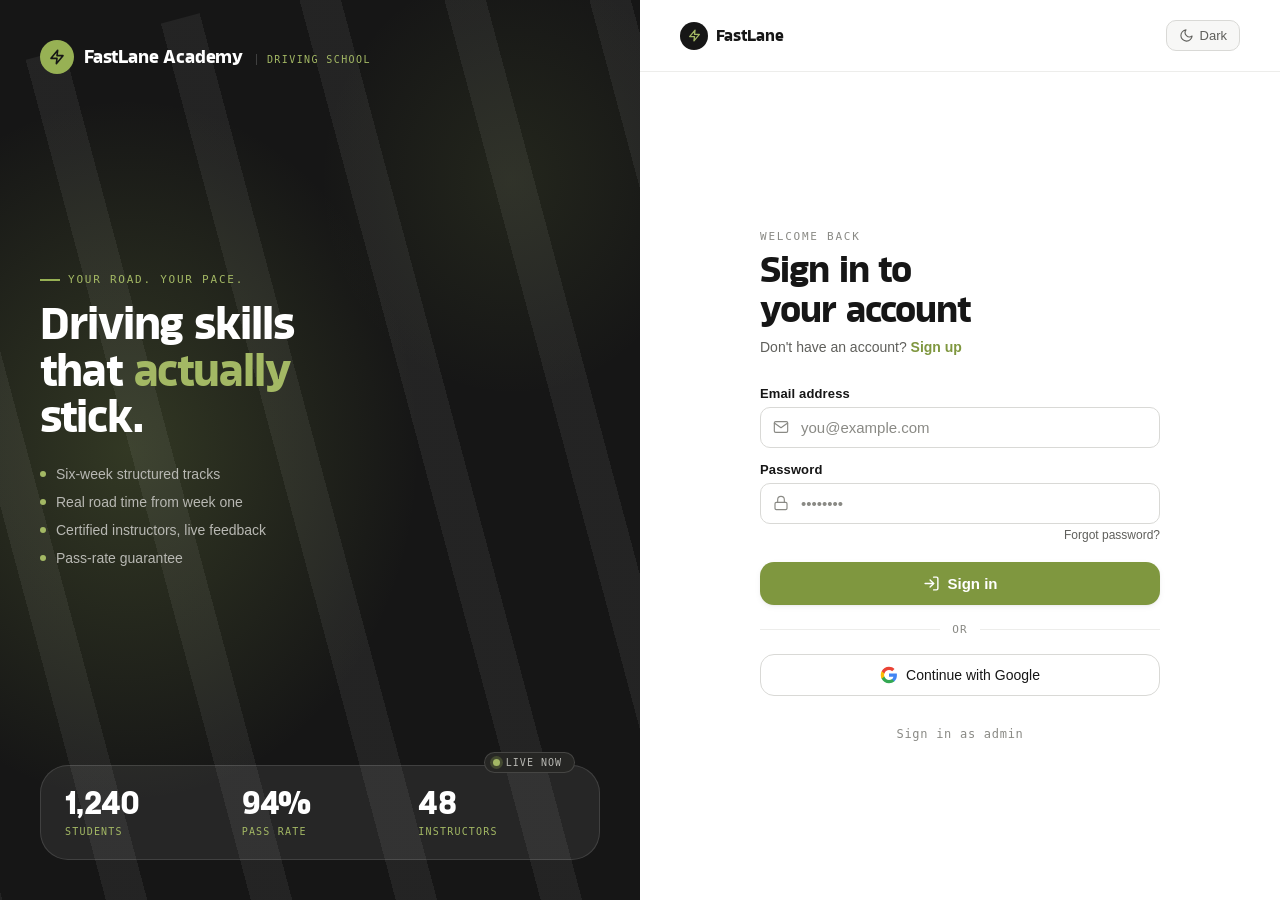
==== commit 8e5324d4: "Add Course Price" ====
--- a/src/main/resources/static/admin.html
+++ b/src/main/resources/static/admin.html
@@ -324,6 +324,7 @@
       <div class="field"><label>Course title <span style="color:var(--fl-error)">*</span></label><input class="input" id="nc-title" placeholder="e.g. Cat. B — Standard car licence"></div>
       <div class="field"><label>Description <span style="color:var(--fl-error)">*</span></label><textarea class="textarea" id="nc-desc" rows="3" placeholder="Short public description…"></textarea></div>
       <div class="field-row"><div class="field"><label>Duration (hours) <span style="color:var(--fl-error)">*</span></label><input class="input" type="number" id="nc-hours" placeholder="90" min="1"></div><div class="field"><label>Difficulty <span style="color:var(--fl-error)">*</span></label><select class="select" id="nc-difficulty"><option value="">Select…</option><option value="BEGINNER">Beginner</option><option value="INTERMEDIATE">Intermediate</option><option value="ADVANCED">Advanced</option></select></div></div>
+      <div class="field"><label>Price (USD) <span style="color:var(--fl-error)">*</span></label><input class="input" type="number" id="nc-price" placeholder="e.g. 299.00" min="0" step="0.01"></div>
       <div class="field"><label>Syllabus <span class="muted" style="font-weight:400;">(optional)</span></label><textarea class="textarea" id="nc-syllabus" rows="4" placeholder="Week 1 — …&#10;Week 2 — …"></textarea></div>
       <div class="field"><label>Content structure <span class="muted" style="font-weight:400;">(optional)</span></label><textarea class="textarea" id="nc-structure" rows="3" placeholder="Modules, assessments…"></textarea></div>
     </div>
@@ -341,6 +342,7 @@
       <div class="field"><label>Course title <span style="color:var(--fl-error)">*</span></label><input class="input" id="ec-title"></div>
       <div class="field"><label>Description</label><textarea class="textarea" id="ec-desc" rows="3"></textarea></div>
       <div class="field-row"><div class="field"><label>Duration (hours)</label><input class="input" type="number" id="ec-hours" min="1"></div><div class="field"><label>Difficulty <span style="color:var(--fl-error)">*</span></label><select class="select" id="ec-difficulty"><option value="">Select…</option><option value="BEGINNER">Beginner</option><option value="INTERMEDIATE">Intermediate</option><option value="ADVANCED">Advanced</option></select></div></div>
+      <div class="field"><label>Price (USD)</label><input class="input" type="number" id="ec-price" placeholder="e.g. 299.00" min="0" step="0.01"></div>
     </div>
     <div class="modal__footer"><button class="btn btn--ghost" onclick="closeModal('modal-edit-course')">Cancel</button><button class="btn btn--primary" id="edit-course-btn" onclick="submitEditCourse()">Save changes</button></div>
   </div>
@@ -379,7 +381,7 @@
   </div>
 </div>
 <style>
-.vp-lbl{font-size:11px;text-transform:uppercase;letter-spacing:.08em;color:var(--fl-fg-muted);margin-bottom:3px;}
+  .vp-lbl{font-size:11px;text-transform:uppercase;letter-spacing:.08em;color:var(--fl-fg-muted);margin-bottom:3px;}
 </style>
 
 <script src="js/admin.js"></script>
